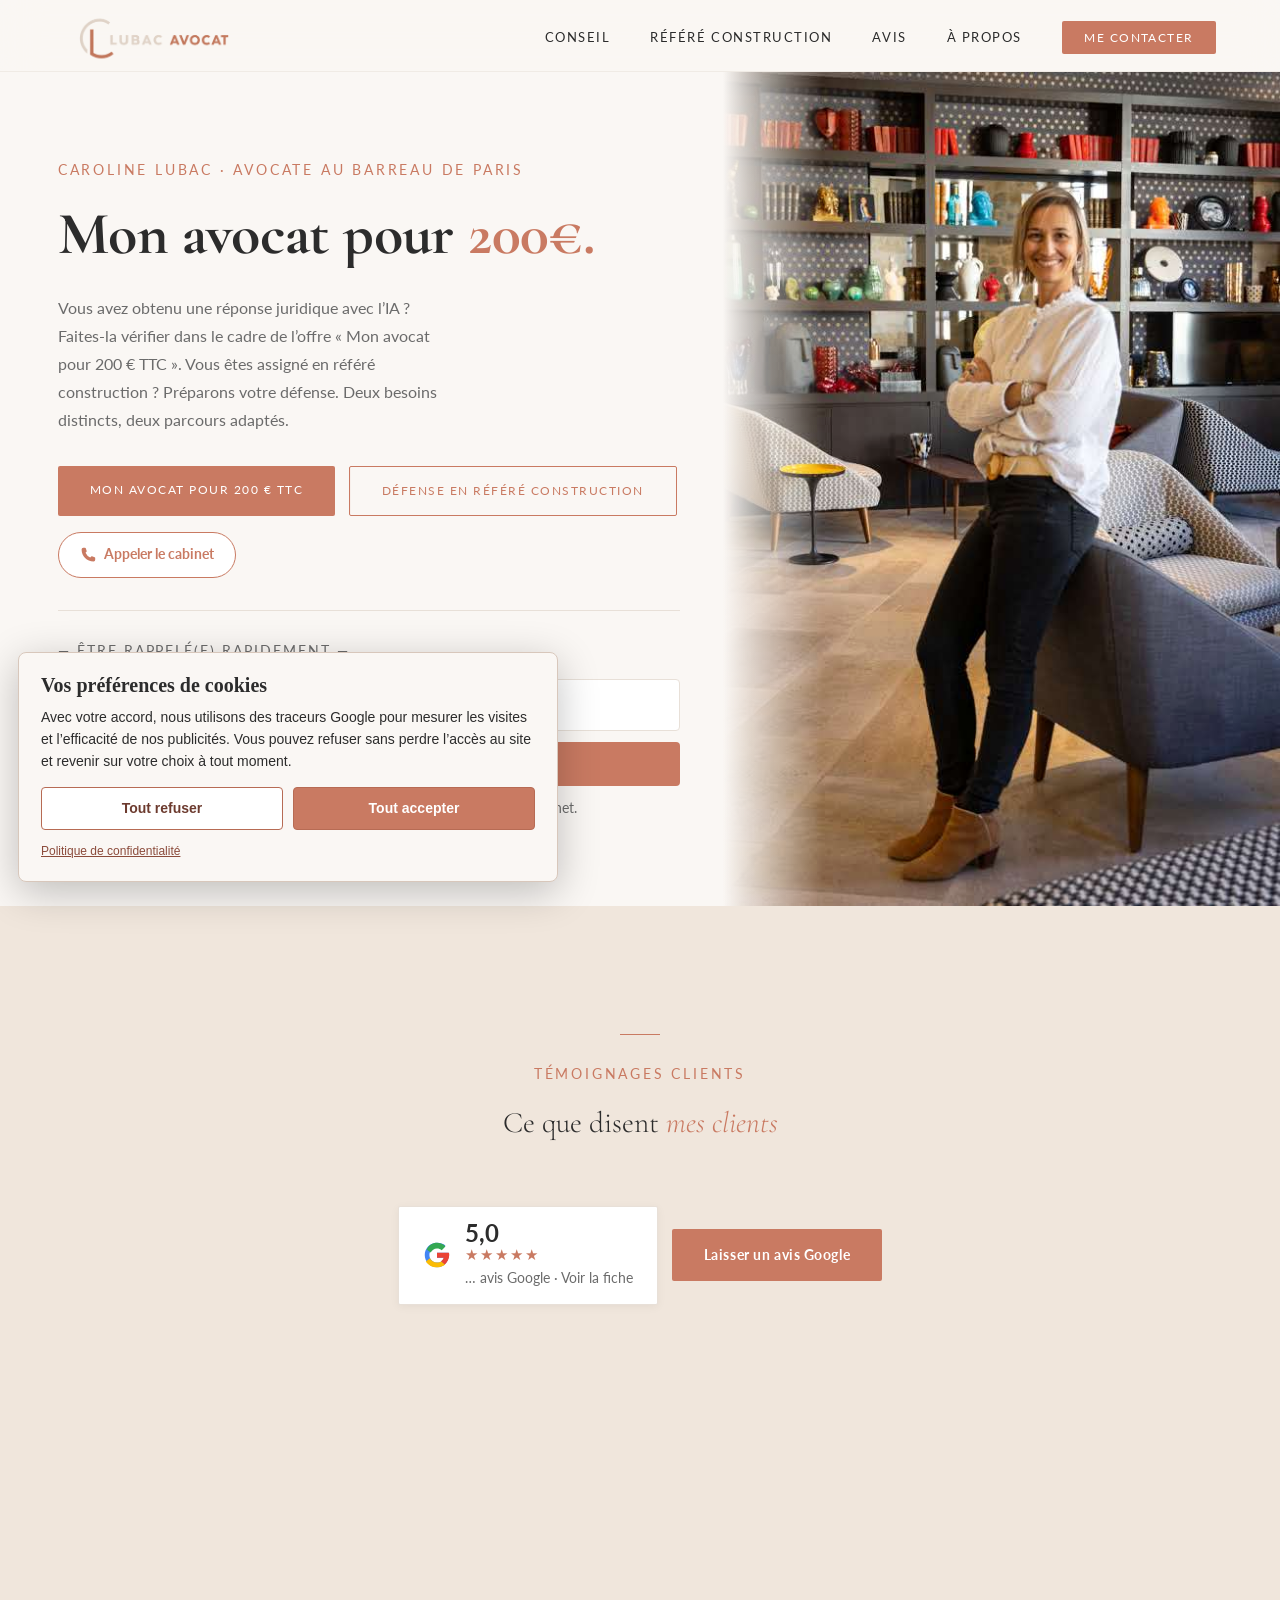
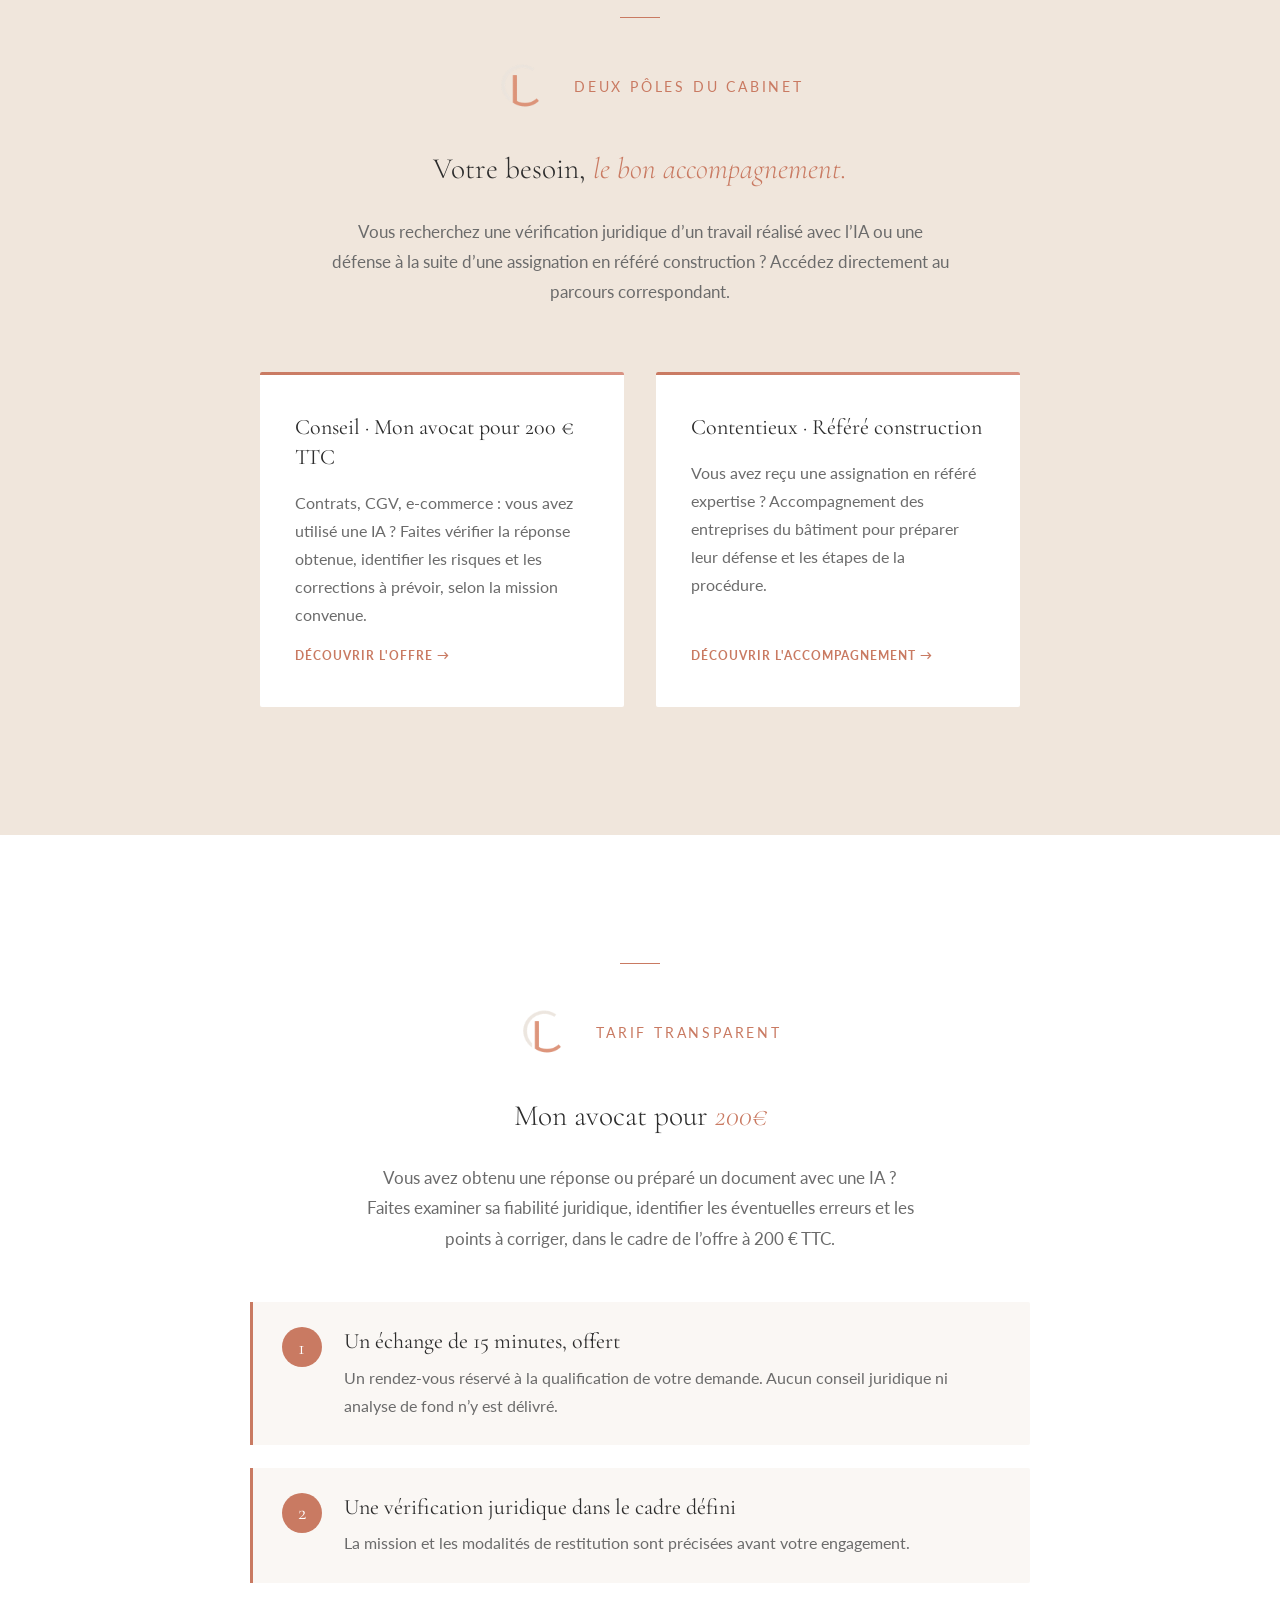
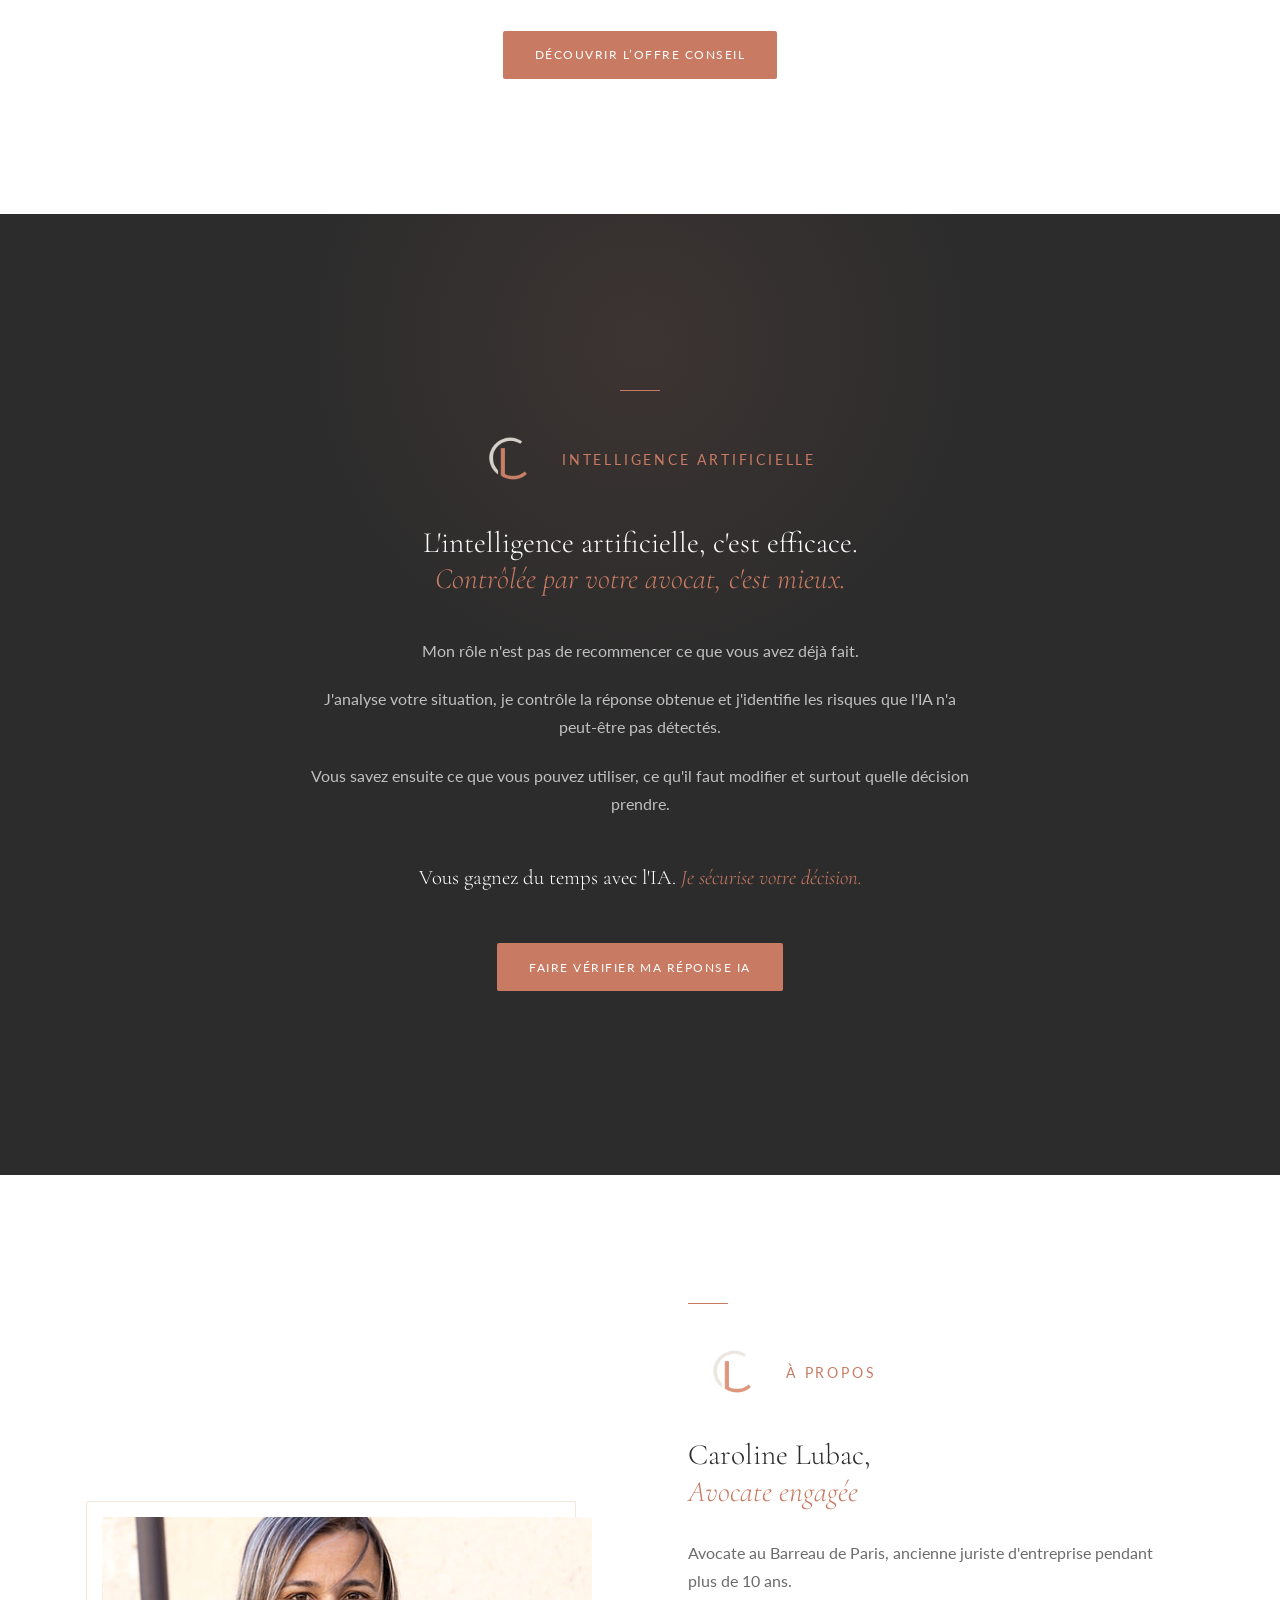
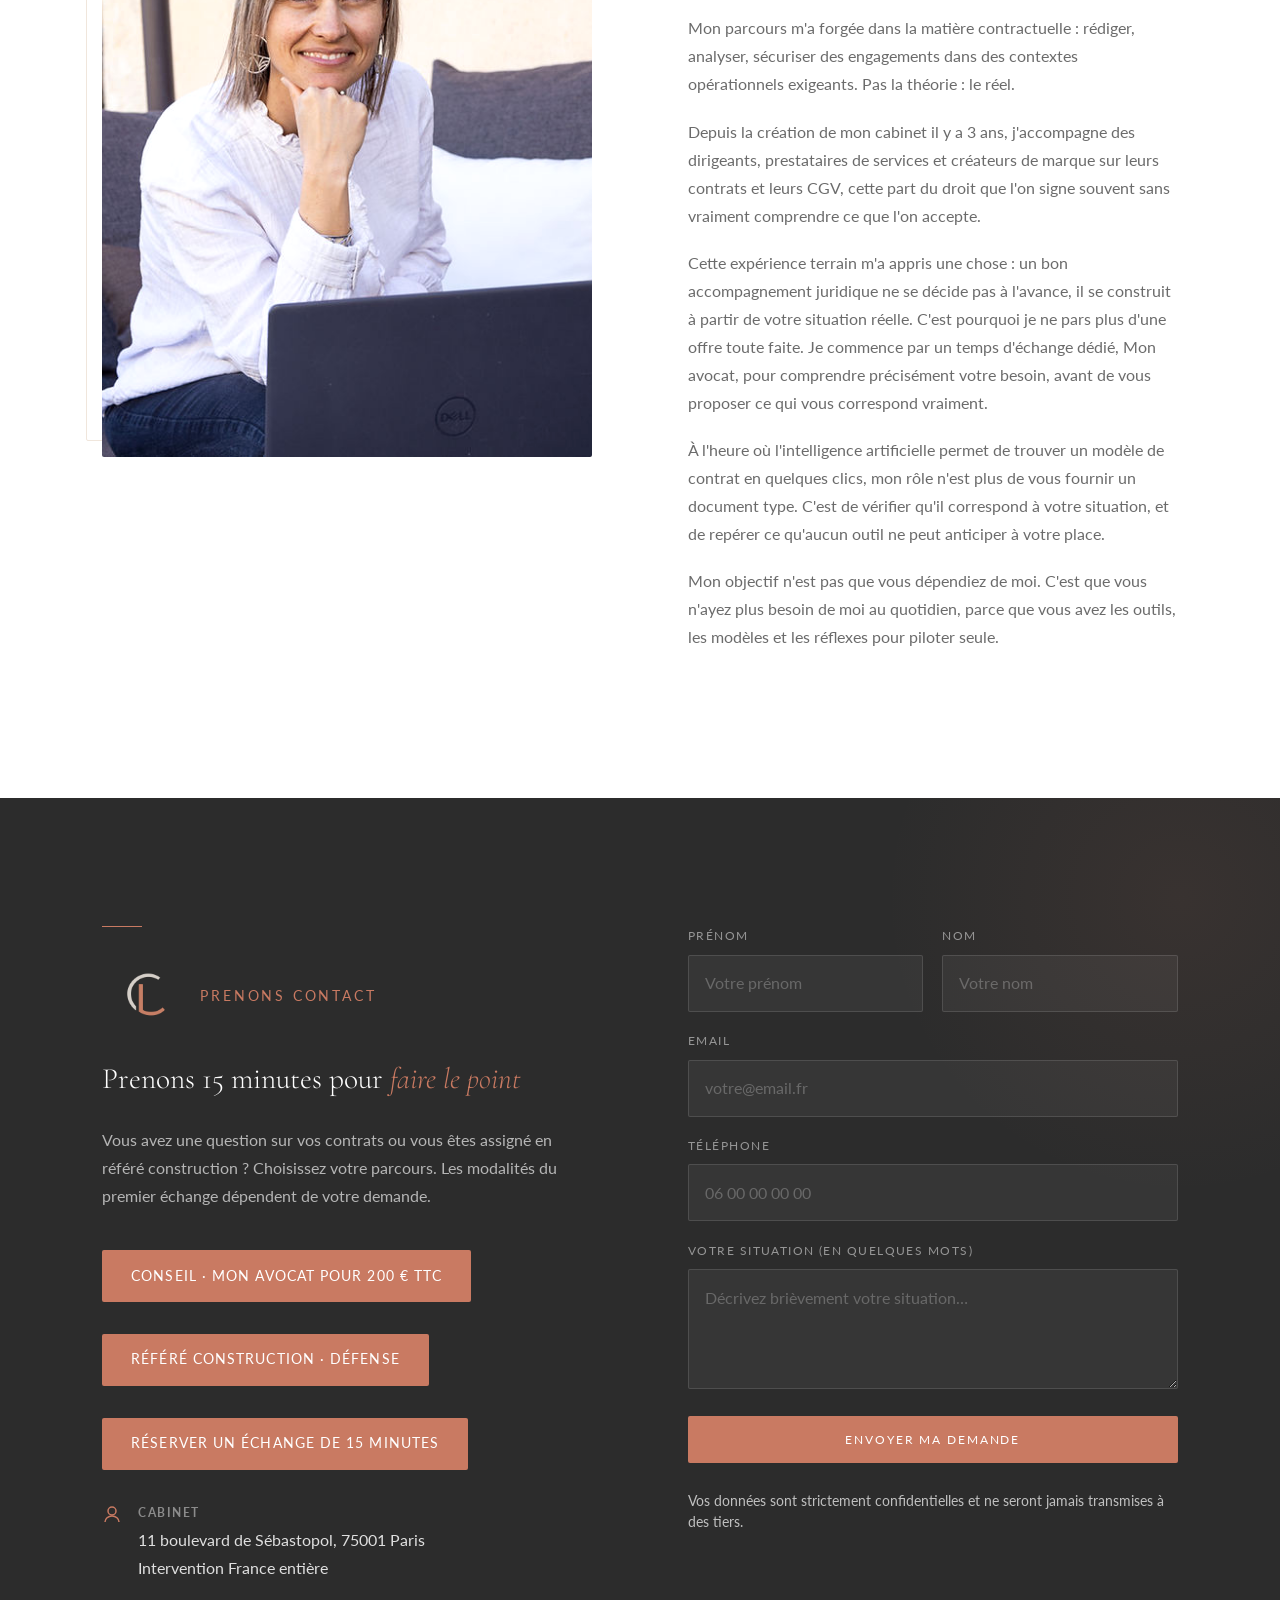
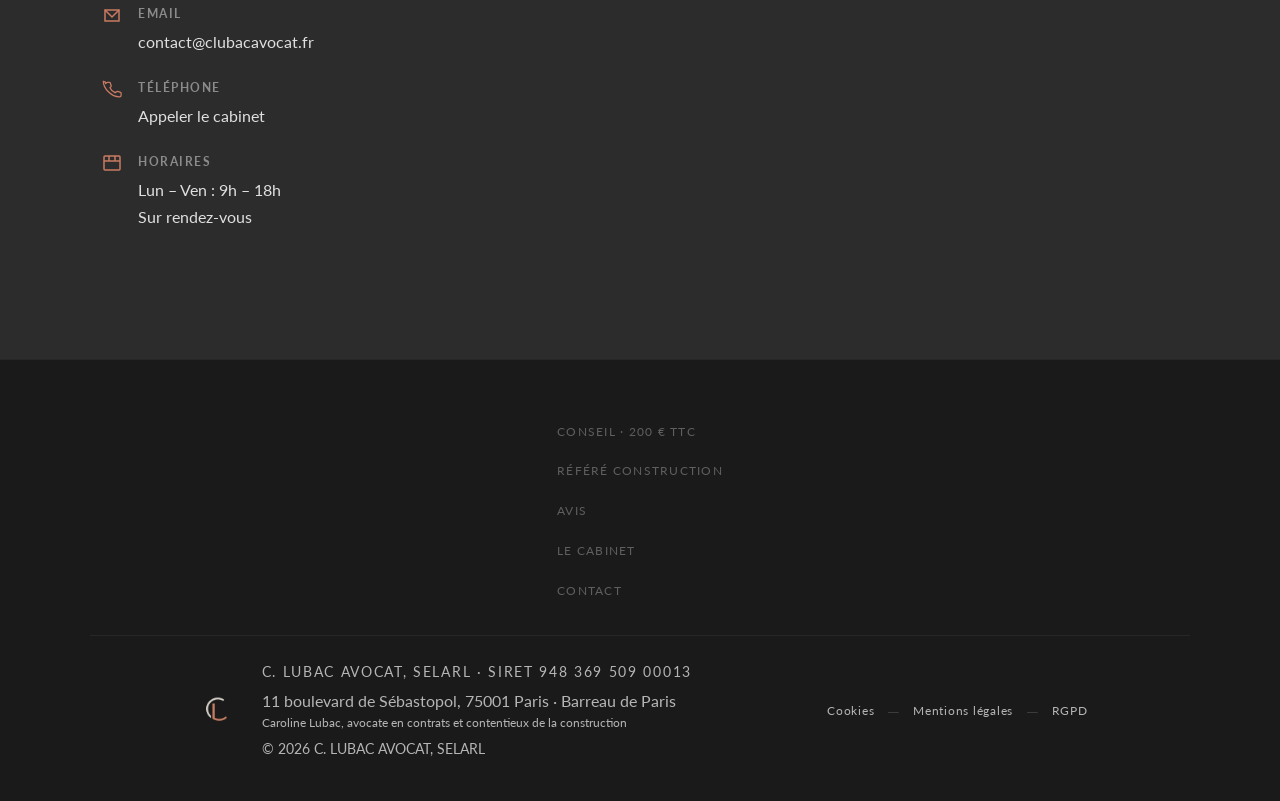
==== index.html @ fab9ec75 "Activer le Calendly commun 15 minutes sur les pages du cabinet" ====
<!DOCTYPE html>
<html lang="fr">
<head>

  <meta charset="UTF-8" />
  <meta name="viewport" content="width=device-width, initial-scale=1.0" />
  <title>Caroline Lubac Avocate | Contrats et référé construction</title>
  <meta name="description" content="Caroline Lubac, avocate au Barreau de Paris : vérification juridique de réponses IA pour contrats et CGV avec Mon avocat pour 200 € TTC, et défense en référé expertise construction." />
  <meta property="og:type" content="website" />
  <meta property="og:url" content="https://lubacavocat.fr/" />
  <meta property="og:title" content="Caroline Lubac Avocate | Conseil et référé construction" />
  <meta property="og:description" content="Deux parcours : vérification juridique des réponses IA pour contrats et CGV, et défense en référé construction." />
  <meta property="og:image" content="https://lubacavocat.fr/caroline-lubac-avocat.jpg" />
  <meta name="twitter:card" content="summary_large_image" />
  <meta name="twitter:title" content="Caroline Lubac Avocate | Conseil et référé construction" />
  <meta name="twitter:description" content="Deux parcours : vérification juridique des réponses IA pour contrats et CGV, et défense en référé construction." />
  <link rel="canonical" href="https://lubacavocat.fr/" />
  <link rel="icon" type="image/svg+xml" href="favicon.svg" />
  <link rel="icon" type="image/png" href="favicon.png" />
  <link rel="preconnect" href="https://fonts.googleapis.com" />
  <link rel="preconnect" href="https://fonts.gstatic.com" crossorigin />
  <link href="https://fonts.googleapis.com/css2?family=Cormorant+Garamond:ital,wght@0,300;0,400;0,500;0,600;0,700;1,300;1,400&family=Lato:wght@300;400;700&display=swap" rel="stylesheet" />
  <script type="application/ld+json">
  {
    "@context": "https://schema.org",
    "@type": "Attorney",
    "name": "Caroline Lubac",
    "alternateName": "C. Lubac Avocat",
    "image": "https://lubacavocat.fr/caroline-lubac-avocat.jpg",
    "url": "https://lubacavocat.fr/",
    "telephone": "+33663561541",
    "email": "contact@clubacavocat.fr",
    "priceRange": "200€ - 7000€",
    "address": {
      "@type": "PostalAddress",
      "streetAddress": "11 boulevard de Sébastopol",
      "postalCode": "75001",
      "addressLocality": "Paris",
      "addressCountry": "FR"
    },
    "areaServed": "FR",
    "description": "Maître Caroline Lubac, avocate au Barreau de Paris, accompagne les fondatrices de marques de produits (bijoux, accessoires, textile, déco, objets) sur leurs contrats, CGV et la protection de leurs créations.",
    "memberOf": {
      "@type": "Organization",
      "name": "Barreau de Paris"
    }
  }
  </script>
  <style>
    :root {
      --terracotta: #C97A62;
      --terracotta-light: #D99282;
      --beige: #F0E6DC;
      --cream: #FAF7F4;
      --charcoal: #2C2C2C;
      --mid-gray: #6B6B6B;
      --light-gray: #E8E0D8;
      --white: #FFFFFF;
      --font-serif: 'Cormorant Garamond', Georgia, serif;
      --font-sans: 'Lato', sans-serif;
      --nav-h: 72px;
    }

    *, *::before, *::after { box-sizing: border-box; margin: 0; padding: 0; }
    html { scroll-behavior: smooth; font-size: 16px; overflow-x: hidden; }
    body { font-family: var(--font-sans); color: var(--charcoal); background: var(--cream); line-height: 1.7; overflow-x: hidden; text-align: justify; }
    img { display: block; max-width: 100%; }
    a { text-decoration: none; color: inherit; }

    /* ── NAVBAR ── */
    #navbar {
      position: fixed; top: 0; left: 0; right: 0; height: var(--nav-h);
      background: rgba(250,247,244,0.85);
      backdrop-filter: blur(20px) saturate(180%);
      -webkit-backdrop-filter: blur(20px) saturate(180%);
      border-bottom: 1px solid rgba(232,224,216,0.5);
      display: flex; align-items: center; justify-content: space-between;
      padding: 0 5%; z-index: 1000;
      transition: transform 0.4s cubic-bezier(0.25, 0.46, 0.45, 0.94), box-shadow 0.3s ease, background 0.3s ease;
    }
    #navbar.hidden { transform: translateY(-100%); }
    #navbar.scrolled { box-shadow: 0 2px 40px rgba(0,0,0,0.06); }
    .nav-logo img { height: 56px; width: auto; transition: opacity 0.2s; }
    .nav-logo:hover img { opacity: 0.7; }
    .nav-links { display: flex; gap: 2.5rem; list-style: none; }
    .nav-links a {
      font-size: 0.8rem; font-weight: 400; letter-spacing: 0.12em; text-transform: uppercase;
      color: var(--charcoal); transition: color 0.2s; position: relative;
    }
    .nav-links a::after {
      content: ''; position: absolute; bottom: -4px; left: 0; width: 0; height: 1px;
      background: var(--terracotta); transition: width 0.3s cubic-bezier(0.25, 0.46, 0.45, 0.94);
    }
    .nav-links a:hover { color: var(--terracotta); }
    .nav-links a:hover::after { width: 100%; }
    .nav-cta {
      background: var(--terracotta); color: var(--white) !important;
      padding: 0.55rem 1.4rem; border-radius: 2px; font-size: 0.75rem !important;
      letter-spacing: 0.12em; transition: background 0.2s, transform 0.2s, box-shadow 0.2s !important;
    }
    .nav-cta::after { display: none !important; }
    .nav-cta:hover { background: var(--terracotta-light) !important; transform: translateY(-1px); box-shadow: 0 4px 16px rgba(201,122,98,0.35) !important; }
    .nav-toggle { display: none; flex-direction: column; gap: 6px; background: none; border: none; padding: 8px; cursor: pointer; }
    .nav-toggle span { display: block; width: 28px; height: 2.5px; background: var(--terracotta); border-radius: 2px; transition: all 0.3s cubic-bezier(0.25, 0.46, 0.45, 0.94); }
    .nav-toggle.open span:nth-child(1) { transform: translateY(8.5px) rotate(45deg); }
    .nav-toggle.open span:nth-child(2) { opacity: 0; transform: scaleX(0); }
    .nav-toggle.open span:nth-child(3) { transform: translateY(-8.5px) rotate(-45deg); }
    @media (max-width: 768px) {
      .nav-links { display: none; flex-direction: column; gap: 0; position: fixed; top: var(--nav-h); left: 0; right: 0; background: rgba(250,247,244,0.97); backdrop-filter: blur(20px); border-bottom: 1px solid var(--light-gray); padding: 1rem 0; z-index: 999; }
      .nav-links.open { display: flex; }
      .nav-links li { border-bottom: 1px solid var(--beige); }
      .nav-links a { display: block; padding: 0.9rem 5%; font-size: 0.85rem; }
      .nav-cta { margin: 0.5rem 5%; display: inline-block; }
      .nav-toggle { display: flex; }
    }

    /* ── HERO ── */
    #accueil {
      min-height: 100vh; padding-top: var(--nav-h);
      display: grid; grid-template-columns: 1.3fr 1fr; overflow: hidden;
    }
    .hero-text {
      display: flex; flex-direction: column; justify-content: center;
      padding: 5% 6% 5% 8%; background: var(--cream);
    }
    .hero-overline {
      font-size: 0.68rem; font-weight: 400; letter-spacing: 0.2em; text-transform: uppercase;
      color: var(--terracotta); margin-bottom: 1.2rem;
      opacity: 0; transform: translateY(20px);
      animation: fadeUp 0.8s cubic-bezier(0.25, 0.46, 0.45, 0.94) 0.3s forwards;
    }
    .hero-title {
      font-family: var(--font-serif); font-size: clamp(3rem, 8.5vw, 7.5rem);
      font-weight: 700; line-height: 1.02; color: var(--charcoal); margin-bottom: 1.6rem;
      overflow: hidden; letter-spacing: -0.01em;
    }
    .hero-title .word {
      display: inline-block;
      margin-right: 0.24em;
      opacity: 0; transform: translateY(60px);
      animation: wordUp 0.7s cubic-bezier(0.25, 0.46, 0.45, 0.94) forwards;
    }
    .hero-title em { font-style: normal; font-weight: 700; color: var(--terracotta); white-space: nowrap; }
    .hero-desc {
      font-size: 0.9rem; font-weight: 300; color: var(--mid-gray);
      max-width: 400px; margin-bottom: 2rem; line-height: 1.7;
      opacity: 0; transform: translateY(20px);
      animation: fadeUp 0.8s cubic-bezier(0.25, 0.46, 0.45, 0.94) 0.9s forwards;
    }
    .hero-actions {
      display: flex; gap: 1rem; flex-wrap: wrap;
      opacity: 0; transform: translateY(20px);
      animation: fadeUp 0.8s cubic-bezier(0.25, 0.46, 0.45, 0.94) 1.1s forwards;
    }
    .hero-image { position: relative; overflow: hidden; }
    .hero-image img {
      width: 100%; height: 100%; object-fit: cover; object-position: 70% center;
      animation: heroImageReveal 1.4s cubic-bezier(0.25, 0.46, 0.45, 0.94) 0.2s both;
      filter: contrast(1.02);
    }
    .hero-image::after {
      content: ''; position: absolute; inset: 0;
      background: linear-gradient(to right, var(--cream) 0%, transparent 18%);
    }
    @keyframes heroImageReveal { from { opacity: 0; } to { opacity: 1; } }
    @keyframes fadeUp { to { opacity: 1; transform: translateY(0); } }
    @keyframes wordUp { to { opacity: 1; transform: translateY(0); } }

    @media (max-width: 768px) {
      #accueil { grid-template-columns: 1fr; grid-template-rows: 60vw auto; }
      .hero-text { padding: 2.5rem 6% 3rem; order: 1; }
      .hero-image { order: 0; }
      .hero-image img { object-position: center 15%; }
      .hero-image::after { background: linear-gradient(to top, var(--cream) 0%, transparent 25%); }
    }

    /* ── SCROLL REVEAL ── */
    .reveal {
      opacity: 0; transform: translateY(50px);
      transition: opacity 0.9s cubic-bezier(0.25, 0.46, 0.45, 0.94),
                  transform 0.9s cubic-bezier(0.25, 0.46, 0.45, 0.94);
    }
    .reveal.visible { opacity: 1; transform: translateY(0); }
    .reveal-left {
      opacity: 0; transform: translateX(-60px);
      transition: opacity 0.9s cubic-bezier(0.25, 0.46, 0.45, 0.94),
                  transform 0.9s cubic-bezier(0.25, 0.46, 0.45, 0.94);
    }
    .reveal-left.visible { opacity: 1; transform: translateX(0); }
    .reveal-right {
      opacity: 0; transform: translateX(60px);
      transition: opacity 0.9s cubic-bezier(0.25, 0.46, 0.45, 0.94),
                  transform 0.9s cubic-bezier(0.25, 0.46, 0.45, 0.94);
    }
    .reveal-right.visible { opacity: 1; transform: translateX(0); }
    .reveal-scale {
      opacity: 0; transform: scale(0.92);
      transition: opacity 1s cubic-bezier(0.25, 0.46, 0.45, 0.94),
                  transform 1s cubic-bezier(0.25, 0.46, 0.45, 0.94);
    }
    .reveal-scale.visible { opacity: 1; transform: scale(1); }
    .delay-1 { transition-delay: 0.1s !important; }
    .delay-2 { transition-delay: 0.2s !important; }
    .delay-3 { transition-delay: 0.3s !important; }
    .delay-4 { transition-delay: 0.4s !important; }
    .delay-5 { transition-delay: 0.5s !important; }

    /* ── BUTTONS ── */
    .btn-primary {
      display: inline-block; background: var(--terracotta); color: var(--white);
      padding: 0.85rem 2rem; font-size: 0.78rem; letter-spacing: 0.12em; text-transform: uppercase;
      border-radius: 2px; position: relative; overflow: hidden;
      transition: background 0.3s, transform 0.3s cubic-bezier(0.25, 0.46, 0.45, 0.94), box-shadow 0.3s;
    }
    .btn-primary::before {
      content: ''; position: absolute; inset: 0;
      background: linear-gradient(135deg, rgba(255,255,255,0.15) 0%, transparent 60%);
      opacity: 0; transition: opacity 0.3s;
    }
    .btn-primary:hover { background: var(--terracotta-light); transform: translateY(-2px); box-shadow: 0 8px 24px rgba(201,122,98,0.4); }
    .btn-primary:hover::before { opacity: 1; }
    .btn-primary:active { transform: translateY(0); }
    .btn-outline {
      display: inline-block; border: 1px solid var(--terracotta); color: var(--terracotta);
      padding: 0.85rem 2rem; font-size: 0.78rem; letter-spacing: 0.12em; text-transform: uppercase;
      border-radius: 2px; position: relative; overflow: hidden;
      transition: all 0.3s cubic-bezier(0.25, 0.46, 0.45, 0.94);
    }
    .btn-outline::before {
      content: ''; position: absolute; inset: 0; background: var(--terracotta);
      transform: translateX(-100%); transition: transform 0.3s cubic-bezier(0.25, 0.46, 0.45, 0.94);
      z-index: 0;
    }
    .btn-outline span { position: relative; z-index: 1; }
    .btn-outline:hover { color: var(--white); transform: translateY(-2px); box-shadow: 0 8px 24px rgba(201,122,98,0.25); }
    .btn-outline:hover::before { transform: translateX(0); }

    /* ── À PROPOS ── */
    #apropos { background: var(--white); padding: 8rem 8%; }
    .apropos-inner { max-width: 1100px; margin: 0 auto; display: grid; grid-template-columns: 1fr 1fr; gap: 6rem; align-items: center; }
    .apropos-image-wrap { position: relative; }
    .apropos-image-wrap img {
      width: 100%; height: 540px; object-fit: cover; object-position: top; border-radius: 2px;
      transition: transform 0.6s cubic-bezier(0.25, 0.46, 0.45, 0.94);
      image-rendering: -webkit-optimize-contrast;
      image-rendering: high-quality;
      filter: contrast(1.04);
    }
    .apropos-image-wrap:hover img { transform: scale(1.02); }
    .apropos-image-wrap::before {
      content: ''; position: absolute; top: -16px; left: -16px; right: 16px; bottom: 16px;
      border: 1px solid var(--beige); border-radius: 2px; z-index: 0;
      transition: transform 0.4s cubic-bezier(0.25, 0.46, 0.45, 0.94);
    }
    .apropos-image-wrap:hover::before { transform: translate(-4px, -4px); }
    .apropos-image-wrap img { position: relative; z-index: 1; overflow: hidden; }
    .section-tag {
      display: inline-flex; align-items: center; gap: 0.5rem;
      font-size: 0.72rem; font-weight: 400; letter-spacing: 0.2em;
      text-transform: uppercase; color: var(--terracotta); margin-bottom: 1.2rem;
    }
    .brand-mark { height: 90px; width: auto; opacity: 0.9; }
    .section-title {
      font-family: var(--font-serif); font-size: clamp(2rem, 3vw, 2.8rem);
      font-weight: 300; line-height: 1.2; color: var(--charcoal); margin-bottom: 1.8rem;
    }
    .section-title em { font-style: italic; color: var(--terracotta); }
    .apropos-text p { font-size: 0.97rem; color: var(--mid-gray); line-height: 1.85; margin-bottom: 1.2rem; }
    .apropos-stats { display: flex; gap: 2.5rem; margin-top: 2.5rem; padding-top: 2rem; border-top: 1px solid var(--light-gray); }
    .stat-number {
      font-family: var(--font-serif); font-size: 2.4rem; font-weight: 300;
      color: var(--terracotta); line-height: 1;
    }
    .stat-label { font-size: 0.75rem; letter-spacing: 0.1em; text-transform: uppercase; color: var(--mid-gray); margin-top: 0.3rem; }
    @media (max-width: 900px) {
      #apropos { padding: 5rem 6%; }
      .apropos-inner { grid-template-columns: 1fr; gap: 3rem; }
      .apropos-image-wrap img { height: 380px; }
    }

    /* ── SPÉCIALITÉS ── */
    #specialites { background: var(--beige); padding: 8rem 8%; }
    .specialites-inner { max-width: 1100px; margin: 0 auto; }
    .specialites-header { text-align: center; margin-bottom: 4rem; }
    .specialites-header .section-line { margin: 0 auto 1.5rem; transform-origin: center; }
    .specialites-intro { font-size: 1.05rem; color: var(--mid-gray); line-height: 1.8; max-width: 620px; margin: 0 auto; }
    .specialites-grid { display: grid; grid-template-columns: repeat(2, 1fr); gap: 2rem; max-width: 760px; margin: 0 auto; }
    .specialite-card {
      background: var(--white); padding: 2.6rem 2.2rem; border-radius: 2px;
      display: flex; flex-direction: column; gap: 1rem; position: relative; overflow: hidden;
      transition: transform 0.4s cubic-bezier(0.25, 0.46, 0.45, 0.94), box-shadow 0.4s;
    }
    .specialite-card::before {
      content: ''; position: absolute; top: 0; left: 0; right: 0; height: 3px;
      background: linear-gradient(90deg, var(--terracotta), var(--terracotta-light));
    }
    .specialite-card:hover { transform: translateY(-6px); box-shadow: 0 16px 40px rgba(0,0,0,0.09); }
    .specialite-card-title {
      font-family: var(--font-serif); font-size: 1.3rem; font-weight: 400;
      color: var(--charcoal); line-height: 1.3;
    }
    .specialite-card-desc { font-size: 0.92rem; color: var(--mid-gray); line-height: 1.75; flex: 1; }
    .specialite-card-link {
      font-size: 0.78rem; font-weight: 700; letter-spacing: 0.08em; text-transform: uppercase;
      color: var(--terracotta); display: inline-flex; align-items: center; gap: 0.4rem;
      transition: gap 0.25s;
    }
    .specialite-card:hover .specialite-card-link { gap: 0.7rem; }
    @media (max-width: 900px) {
      #specialites { padding: 5rem 6%; }
      .specialites-grid { grid-template-columns: 1fr; gap: 1.5rem; }
    }

    /* ── OFFRE ── */
    #offre { background: var(--white); padding: 8rem 8%; text-align: center; }
    #offre .section-title em { white-space: nowrap; }
    .offre-inner { max-width: 780px; margin: 0 auto; }
    .offre-intro { font-size: 1.05rem; color: var(--mid-gray); line-height: 1.8; max-width: 560px; margin: 0 auto; }
    .offre-steps { display: flex; flex-direction: column; gap: 1.4rem; margin: 3rem 0; text-align: left; }
    .offre-step {
      display: flex; gap: 1.4rem; align-items: flex-start;
      padding: 1.6rem 1.8rem; background: var(--cream);
      border-left: 3px solid var(--terracotta); border-radius: 0 2px 2px 0;
      transition: transform 0.3s cubic-bezier(0.25, 0.46, 0.45, 0.94), box-shadow 0.3s;
    }
    .offre-step:hover { transform: translateX(6px); box-shadow: 4px 8px 24px rgba(0,0,0,0.07); }
    .offre-step-number {
      flex-shrink: 0; width: 40px; height: 40px; border-radius: 50%;
      background: var(--terracotta); color: var(--white);
      display: flex; align-items: center; justify-content: center;
      font-family: var(--font-serif); font-size: 1.3rem;
    }
    .offre-step h3 { font-family: var(--font-serif); font-size: 1.2rem; font-weight: 400; color: var(--charcoal); margin-bottom: 0.4rem; }
    .offre-step p { font-size: 0.92rem; color: var(--mid-gray); line-height: 1.7; margin: 0; }
    .offre-step p + p { margin-top: 0.6rem; }
    @media (max-width: 768px) { #offre { padding: 5rem 6%; } }

    /* ── IA ── */
    #ia {
      background: var(--charcoal); padding: 11rem 8%; text-align: center;
      position: relative; overflow: hidden;
    }
    #ia::before {
      content: ''; position: absolute; top: -220px; left: 50%; transform: translateX(-50%);
      width: 700px; height: 700px;
      background: radial-gradient(circle, rgba(201,122,98,0.10) 0%, transparent 70%);
      pointer-events: none;
    }
    .ia-inner { max-width: 700px; margin: 0 auto; position: relative; }
    .ia-inner .section-tag { justify-content: center; }
    .ia-inner .section-title {
      color: var(--white); font-size: clamp(2.2rem, 4vw, 3.2rem);
      margin-bottom: 2.4rem;
    }
    .ia-inner .section-title em { color: var(--terracotta); font-style: italic; }
    .ia-text { font-size: 1.05rem; color: rgba(255,255,255,0.7); line-height: 1.85; margin-bottom: 1.3rem; }
    .ia-text strong { color: var(--white); font-weight: 600; }
    .ia-tagline {
      font-family: var(--font-serif); font-size: 1.3rem; font-weight: 300;
      color: var(--white); margin: 2.6rem 0 3rem;
    }
    .ia-tagline em { color: var(--terracotta); font-style: italic; }
    @media (max-width: 768px) {
      #ia { padding: 6rem 6%; }
      .ia-tagline { font-size: 1.15rem; }
    }

    /* ── POPUP DE SORTIE / INACTIVITÉ ── */
    .exit-popup-overlay {
      position: fixed; inset: 0; z-index: 1200;
      background: rgba(44,44,44,0.55); backdrop-filter: blur(2px);
      display: none; align-items: center; justify-content: center; padding: 1.5rem;
      opacity: 0; transition: opacity 0.3s ease;
    }
    .exit-popup-overlay.open { display: flex; }
    .exit-popup-overlay.visible { opacity: 1; }
    .exit-popup {
      background: var(--cream); border-radius: 4px; max-width: 440px; width: 100%;
      padding: 2.6rem 2.2rem 2.2rem; position: relative; text-align: center;
      transform: scale(0.92) translateY(10px); transition: transform 0.3s cubic-bezier(0.25, 0.46, 0.45, 0.94);
      box-shadow: 0 30px 80px rgba(0,0,0,0.3);
    }
    .exit-popup-overlay.visible .exit-popup { transform: scale(1) translateY(0); }
    .exit-popup-close {
      position: absolute; top: 0.9rem; right: 0.9rem; width: 32px; height: 32px;
      border: none; background: none; color: var(--mid-gray); cursor: pointer;
      display: flex; align-items: center; justify-content: center; border-radius: 50%;
      transition: background 0.2s, color 0.2s;
    }
    .exit-popup-close:hover { background: var(--beige); color: var(--charcoal); }
    .exit-popup-close svg { width: 16px; height: 16px; }
    .exit-popup .section-tag { justify-content: center; margin-bottom: 0.8rem; }
    .exit-popup h3 {
      font-family: var(--font-serif); font-size: 1.7rem; font-weight: 700; color: var(--charcoal);
      line-height: 1.2; margin-bottom: 0.8rem;
    }
    .exit-popup h3 em { font-style: normal; color: var(--terracotta); white-space: nowrap; }
    .exit-popup p { font-size: 0.92rem; color: var(--mid-gray); line-height: 1.7; margin-bottom: 1.6rem; }
    .exit-popup .btn-primary { width: 100%; }
    .exit-popup-secondary {
      display: block; margin: 0.9rem auto 0; font-size: 0.78rem; color: var(--mid-gray);
      text-decoration: underline; background: none; border: none; padding: 0.3rem; cursor: pointer;
      font-family: var(--font-sans); transition: color 0.2s;
    }
    .exit-popup-secondary:hover { color: var(--charcoal); }

    /* ── CONTACT ── */
    #contact {
      background: var(--charcoal); padding: 8rem 8%; color: var(--white);
      position: relative; overflow: hidden;
    }
    #contact::before {
      content: ''; position: absolute; top: -200px; right: -200px;
      width: 600px; height: 600px;
      background: radial-gradient(circle, rgba(201,122,98,0.08) 0%, transparent 70%);
      pointer-events: none;
    }
    .contact-inner { max-width: 1100px; margin: 0 auto; display: grid; grid-template-columns: 1fr 1fr; gap: 6rem; align-items: start; position: relative; }
    .contact-info .section-tag { color: var(--terracotta); }
    .contact-info .section-title { color: var(--white); }
    .contact-info .section-title em { color: var(--terracotta); }
    .contact-info p { font-size: 0.97rem; color: rgba(255,255,255,0.65); line-height: 1.85; margin-bottom: 2.5rem; }
    .contact-details { display: flex; flex-direction: column; gap: 1.4rem; }
    .contact-detail { display: flex; gap: 1rem; align-items: flex-start; transition: transform 0.3s; }
    .contact-detail:hover { transform: translateX(6px); }
    .contact-detail-icon { flex-shrink: 0; width: 20px; height: 20px; color: var(--terracotta); margin-top: 2px; }
    .contact-detail-text strong { display: block; font-size: 0.78rem; letter-spacing: 0.12em; text-transform: uppercase; color: rgba(255,255,255,0.45); margin-bottom: 0.2rem; }
    .contact-detail-text span { font-size: 0.97rem; color: rgba(255,255,255,0.85); }
    .contact-detail-text a { color: rgba(255,255,255,0.85); transition: color 0.2s; }
    .contact-detail-text a:hover { color: var(--terracotta); }
    .btn-calendly { display: inline-block; margin-bottom: 2rem; padding: 0.9rem 1.8rem; background: var(--terracotta); color: #fff; font-size: 0.85rem; font-family: var(--font-sans); letter-spacing: 0.08em; text-transform: uppercase; text-decoration: none; border-radius: 2px; transition: background 0.25s, transform 0.2s, box-shadow 0.25s; }
    .btn-calendly:hover { background: #b8604a; transform: translateY(-2px); box-shadow: 0 8px 24px rgba(201,122,98,0.35); text-decoration: none; }
    .contact-form { display: flex; flex-direction: column; gap: 1.2rem; }
    .form-row { display: grid; grid-template-columns: 1fr 1fr; gap: 1.2rem; }
    .form-field { display: flex; flex-direction: column; gap: 0.5rem; }
    .form-field label { font-size: 0.75rem; letter-spacing: 0.12em; text-transform: uppercase; color: rgba(255,255,255,0.5); transition: color 0.2s; }
    .form-field:focus-within label { color: var(--terracotta); }
    .form-field input, .form-field select, .form-field textarea {
      background: rgba(255,255,255,0.05); border: 1px solid rgba(255,255,255,0.12);
      border-radius: 2px; color: var(--white); font-family: var(--font-sans); font-size: 0.95rem;
      padding: 0.85rem 1rem; outline: none; width: 100%;
      transition: border-color 0.3s, background 0.3s, box-shadow 0.3s;
    }
    .form-field input::placeholder, .form-field textarea::placeholder { color: rgba(255,255,255,0.25); }
    .form-field input:focus, .form-field select:focus, .form-field textarea:focus {
      border-color: var(--terracotta); background: rgba(255,255,255,0.08);
      box-shadow: 0 0 0 3px rgba(201,122,98,0.15);
    }
    .form-field select option { background: var(--charcoal); }
    .form-field textarea { resize: vertical; min-height: 120px; }
    .form-submit { margin-top: 0.5rem; }
    .form-submit button {
      width: 100%; background: var(--terracotta); color: var(--white); border: none;
      padding: 1rem 2rem; font-family: var(--font-sans); font-size: 0.78rem;
      letter-spacing: 0.15em; text-transform: uppercase; border-radius: 2px;
      position: relative; overflow: hidden;
      transition: background 0.3s, transform 0.3s, box-shadow 0.3s;
    }
    .form-submit button::after {
      content: ''; position: absolute; inset: 0;
      background: linear-gradient(135deg, rgba(255,255,255,0.12) 0%, transparent 60%);
      opacity: 0; transition: opacity 0.3s;
    }
    .form-submit button:hover { background: var(--terracotta-light); transform: translateY(-2px); box-shadow: 0 8px 24px rgba(201,122,98,0.4); }
    .form-submit button:hover::after { opacity: 1; }
    .form-notice { font-size: 0.78rem; color: rgba(255,255,255,0.3); line-height: 1.5; margin-top: 0.5rem; }
    @media (max-width: 900px) { #contact { padding: 5rem 6%; } .contact-inner { grid-template-columns: 1fr; gap: 3.5rem; } .form-row { grid-template-columns: 1fr; } }

    /* ── FOOTER ── */
    footer { background: #1a1a1a; border-top: 1px solid rgba(255,255,255,0.06); }
    .footer-inner {
      max-width: 1100px; margin: 0 auto;
      padding: 3.5rem 8% 2rem;
      display: flex; justify-content: center;
    }
    .footer-nav-block ul { list-style: none; display: flex; flex-direction: column; gap: 0.8rem; }
    .footer-nav-block a { font-size: 0.78rem; letter-spacing: 0.1em; text-transform: uppercase; color: rgba(255,255,255,0.3); transition: color 0.2s; }
    .footer-nav-block a:hover { color: var(--terracotta); }
    .footer-bottom {
      max-width: 1100px; margin: 0 auto;
      padding: 1.5rem 8% 2.5rem;
      display: flex; align-items: center; justify-content: space-between;
      border-top: 1px solid rgba(255,255,255,0.06);
    }
    .footer-brand-bottom { display: flex; align-items: center; gap: 1.2rem; }
    .footer-logo img { height: 50px; width: auto; opacity: 0.9; transition: opacity 0.3s; }
    .footer-logo:hover img { opacity: 0.7; }
    .footer-brand-text {}
    .footer-company { font-size: 0.72rem; letter-spacing: 0.12em; text-transform: uppercase; color: rgba(255,255,255,0.55); margin-bottom: 0.2rem; }
    .footer-tagline { font-size: 0.78rem; color: rgba(255,255,255,0.3); line-height: 1.5; }
    .footer-legal { display: flex; align-items: center; gap: 0.8rem; }
    .footer-legal a { font-size: 0.78rem; letter-spacing: 0.06em; color: rgba(255,255,255,0.3); transition: color 0.2s; }
    .footer-legal a:hover { color: var(--terracotta); }
    .footer-legal span { color: rgba(255,255,255,0.15); }
    .footer-copy { font-size: 0.72rem; color: rgba(255,255,255,0.15); margin-top: 0.3rem; }
    @media (max-width: 768px) {
      .footer-inner { padding: 3rem 6% 1.5rem; justify-content: center; }
      .footer-nav-block ul { align-items: center; }
      .footer-bottom { flex-direction: column; gap: 1.5rem; text-align: center; padding: 1.5rem 6% 8rem; }
      .footer-brand-bottom { flex-direction: column; gap: 0.8rem; text-align: center; }
      .footer-legal { padding-right: 0; }
    }

    /* ── FAQ ── */
    #faq { background: var(--white); padding: 8rem 8%; }
    .faq-inner { max-width: 860px; margin: 0 auto; }
    .faq-header { text-align: center; margin-bottom: 4rem; }
    .faq-list { display: flex; flex-direction: column; gap: 0; }
    .faq-item {
      border-bottom: 1px solid var(--light-gray);
      overflow: hidden;
    }
    .faq-item:first-child { border-top: 1px solid var(--light-gray); }
    .faq-block-title {
      font-size: 0.72rem; font-weight: 400; letter-spacing: 0.2em;
      text-transform: uppercase; color: var(--terracotta);
      padding: 3rem 0 1rem;
    }
    .faq-block-title:first-child { padding-top: 0; }
    .faq-block-title + .faq-item { border-top: 1px solid var(--light-gray); }
    .faq-question {
      width: 100%; display: flex; align-items: center; justify-content: space-between;
      gap: 1.5rem; padding: 1.6rem 0; background: none; border: none;
      text-align: left;
      font-family: var(--font-serif); font-size: 1.2rem; font-weight: 400;
      color: var(--charcoal); line-height: 1.3;
      transition: color 0.2s;
    }
    .faq-question:hover { color: var(--terracotta); }
    .faq-icon {
      flex-shrink: 0; width: 24px; height: 24px;
      border: 1px solid var(--light-gray); border-radius: 50%;
      display: flex; align-items: center; justify-content: center;
      transition: background 0.3s, border-color 0.3s, transform 0.4s cubic-bezier(0.25,0.46,0.45,0.94);
    }
    .faq-icon svg { width: 12px; height: 12px; color: var(--mid-gray); transition: color 0.3s; }
    .faq-item.open .faq-question { color: var(--terracotta); }
    .faq-item.open .faq-icon { background: var(--terracotta); border-color: var(--terracotta); transform: rotate(45deg); }
    .faq-item.open .faq-icon svg { color: var(--white); }
    .faq-answer {
      max-height: 0; overflow: hidden;
      transition: max-height 0.5s cubic-bezier(0.25,0.46,0.45,0.94), padding 0.3s;
    }
    .faq-answer-inner {
      padding: 0 0 1.6rem 0;
      font-size: 0.96rem; color: var(--mid-gray); line-height: 1.85;
    }
    .faq-answer-inner strong { color: var(--charcoal); font-weight: 400; }
    .faq-item.open .faq-answer { max-height: 800px; }
    .faq-question-heading { margin: 0; font-size: inherit; font-weight: inherit; }
    @media (max-width: 768px) {
      #faq { padding: 5rem 6%; }
      .faq-question { font-size: 1.05rem; }
    }

    /* ── AVIS ── */
    #avis { background: var(--beige); padding: 8rem 8%; }
    .avis-header { max-width: 1100px; margin: 0 auto 4rem; text-align: center; }
    .avis-grid { max-width: 1100px; margin: 0 auto; display: grid; grid-template-columns: repeat(3, 1fr); gap: 2rem; }
    .avis-card {
      background: var(--white); padding: 2.2rem 2rem; border-radius: 2px;
      display: flex; flex-direction: column; gap: 1.2rem; height: 100%;
      transition: transform 0.4s cubic-bezier(0.25, 0.46, 0.45, 0.94), box-shadow 0.4s;
      position: relative; cursor: pointer;
    }
    .avis-card:hover { transform: translateY(-6px); box-shadow: 0 16px 40px rgba(0,0,0,0.09); }
    .avis-card:focus-visible { outline: 2px solid var(--terracotta); outline-offset: 3px; }
    .avis-stars { display: flex; gap: 3px; }
    .avis-stars svg { width: 16px; height: 16px; fill: var(--terracotta); }
    .avis-quote {
      font-family: var(--font-serif); font-size: 1.08rem; font-weight: 300;
      color: var(--charcoal); line-height: 1.75; font-style: italic;
      flex: 1;
      display: -webkit-box; -webkit-box-orient: vertical; -webkit-line-clamp: 4; overflow: hidden;
    }
    .avis-quote.expanded { -webkit-line-clamp: unset; overflow: visible; }
    .avis-quote::before { content: '\201C'; color: var(--terracotta); font-size: 1.4rem; line-height: 0; vertical-align: -0.3em; margin-right: 2px; }
    .avis-quote::after  { content: '\201D'; color: var(--terracotta); font-size: 1.4rem; line-height: 0; vertical-align: -0.3em; margin-left: 2px; }
    .avis-more {
      display: none; align-self: flex-start; margin-top: -0.8rem;
      background: none; border: none; padding: 0; cursor: pointer;
      font-family: var(--font-sans); font-size: 0.8rem; font-weight: 600;
      letter-spacing: 0.04em; color: var(--terracotta); text-decoration: underline;
    }
    .avis-author { display: flex; flex-direction: column; gap: 0.15rem; padding-top: 1rem; border-top: 1px solid var(--light-gray); }
    .avis-author strong { font-size: 0.85rem; font-weight: 700; color: var(--charcoal); letter-spacing: 0.04em; }
    .avis-author span { font-size: 0.78rem; color: var(--mid-gray); letter-spacing: 0.06em; text-transform: uppercase; }
    .avis-source { position: absolute; top: 1.4rem; right: 1.6rem; font-size: 0.7rem; letter-spacing: 0.1em; text-transform: uppercase; color: var(--terracotta); opacity: 0.7; }
    @media (max-width: 900px) { #avis { padding: 5rem 6%; } .avis-grid { grid-template-columns: 1fr; } }
    @media (max-width: 600px) { .avis-quote { font-size: 0.93rem; line-height: 1.7; } }
    @media (min-width: 901px) and (max-width: 1100px) { .avis-grid { grid-template-columns: repeat(2, 1fr); } }

    /* ── GOOGLE BADGE BAR ── */
    .google-badge-bar { display: flex; flex-wrap: wrap; gap: 14px; justify-content: center; align-items: center; max-width: 1100px; margin: 0 auto 3.5rem; }
    .google-badge {
      display: inline-flex; align-items: center; gap: 14px;
      background: var(--white); color: var(--charcoal);
      border: 1.5px solid var(--light-gray); padding: 14px 24px;
      border-radius: 2px; text-decoration: none;
      box-shadow: 0 2px 10px rgba(0,0,0,.05);
      transition: box-shadow 0.3s, transform 0.3s;
    }
    .google-badge:hover { transform: translateY(-2px); box-shadow: 0 8px 24px rgba(0,0,0,.1); }
    .google-badge-rating { display: block; font-size: 1.5rem; font-weight: 700; line-height: 1; }
    .google-badge-stars { display: block; color: var(--terracotta); font-size: 0.95rem; letter-spacing: 2px; line-height: 1.3; }
    .google-badge-count { display: block; font-size: 0.78rem; color: var(--mid-gray); margin-top: 2px; }
    .google-btn-avis {
      display: inline-block; background: var(--terracotta); color: var(--white);
      padding: 14px 32px; border-radius: 2px; font-weight: 700;
      font-size: 0.88rem; text-decoration: none; letter-spacing: 0.04em;
      transition: background 0.25s, transform 0.25s, box-shadow 0.25s;
    }
    .google-btn-avis:hover { background: var(--terracotta-light); transform: translateY(-2px); box-shadow: 0 8px 24px rgba(201,122,98,0.35); }
    /* ── SLIDER AVIS GOOGLE ── */
    #avis-slider { max-width: 1100px; margin: 3rem auto 0; display: none; }
    #avis-slider.loaded { display: block; }
    .avis-slider-overflow { overflow: hidden; }
    .avis-slider-track { display: flex; transition: transform 0.45s cubic-bezier(0.25, 0.46, 0.45, 0.94); will-change: transform; }
    .avis-slide { flex: 0 0 calc(33.333% - 14px); margin: 0 7px; }
    .avis-slider-nav { display: flex; justify-content: center; align-items: center; gap: 18px; margin-top: 2rem; }
    .avis-slider-btn {
      width: 42px; height: 42px; border: 1.5px solid var(--light-gray);
      background: var(--white); border-radius: 50%; cursor: pointer;
      display: flex; align-items: center; justify-content: center;
      color: var(--charcoal); transition: background 0.25s, border-color 0.25s, color 0.25s;
      flex-shrink: 0;
    }
    .avis-slider-btn:hover { background: var(--terracotta); color: var(--white); border-color: var(--terracotta); }
    .avis-slider-dots { display: flex; gap: 8px; align-items: center; }
    .avis-dot { width: 8px; height: 8px; border-radius: 50%; background: var(--light-gray); border: none; cursor: pointer; padding: 0; transition: background 0.25s, transform 0.25s; }
    .avis-dot.active { background: var(--terracotta); transform: scale(1.4); }
    .avis-avatar { width: 36px; height: 36px; border-radius: 50%; background: var(--terracotta); color: var(--white); display: flex; align-items: center; justify-content: center; font-weight: 700; font-size: 0.85rem; flex-shrink: 0; }
    .avis-author-row { display: flex; align-items: center; gap: 10px; padding-top: 1rem; border-top: 1px solid var(--light-gray); }
    .avis-author-row .avis-author { padding-top: 0; border-top: none; }
    @media (max-width: 600px) { .avis-slide { flex: 0 0 calc(100% - 14px); } }
    @media (min-width: 601px) and (max-width: 900px) { .avis-slide { flex: 0 0 calc(50% - 14px); } }

    /* ── SECTION DIVIDER LINE ── */
    .section-line {
      display: block; width: 40px; height: 1px; background: var(--terracotta);
      margin-bottom: 1.5rem;
      transform: scaleX(0); transform-origin: left;
      transition: transform 0.8s cubic-bezier(0.25, 0.46, 0.45, 0.94) 0.3s;
    }
    .reveal.visible .section-line,
    .reveal-left.visible .section-line,
    .reveal-right.visible .section-line { transform: scaleX(1); }


    /* ── HERO DIRECT CONTACT ── */
    .hero-direct { display: flex; gap: 0.75rem; flex-wrap: wrap; margin-top: 1rem; }
    .btn-call {
      display: inline-flex; align-items: center; gap: 0.55rem;
      background: #fff; border: 1.5px solid var(--terracotta); color: var(--terracotta);
      padding: 0.65rem 1.3rem; border-radius: 100px; font-size: 0.85rem; font-weight: 700;
      transition: background 0.2s, color 0.2s, transform 0.2s, box-shadow 0.2s;
    }
    .btn-call:hover { background: var(--terracotta); color: #fff; transform: translateY(-2px); box-shadow: 0 6px 20px rgba(201,122,98,0.35); }
    .btn-wa-inline {
      display: inline-flex; align-items: center; gap: 0.55rem;
      background: #25D366; color: #fff;
      padding: 0.65rem 1.3rem; border-radius: 100px; font-size: 0.85rem; font-weight: 700;
      transition: background 0.2s, transform 0.2s, box-shadow 0.2s;
    }
    .btn-wa-inline:hover { background: #1aad54; transform: translateY(-2px); box-shadow: 0 6px 20px rgba(37,211,102,0.4); }
    .btn-call svg, .btn-wa-inline svg { width: 16px; height: 16px; flex-shrink: 0; }

    /* ── BANDEAU FIXE APPEL / WHATSAPP ── */
    .sticky-bar {
      position: fixed; bottom: 0; left: 0; right: 0; z-index: 998;
      display: none; align-items: center; justify-content: center; gap: 1.1rem;
      padding: 0.9rem 1rem calc(0.9rem + env(safe-area-inset-bottom));
      background: rgba(250,247,244,0.88);
      backdrop-filter: blur(20px) saturate(180%);
      -webkit-backdrop-filter: blur(20px) saturate(180%);
      border-top: 1px solid rgba(232,224,216,0.6);
    }
    .sticky-bar-btn {
      width: 56px; height: 56px; border-radius: 50%; flex-shrink: 0;
      display: flex; align-items: center; justify-content: center;
      color: var(--white); box-shadow: 0 6px 18px rgba(0,0,0,0.18);
      transition: transform 0.2s cubic-bezier(0.25, 0.46, 0.45, 0.94), box-shadow 0.2s;
    }
    .sticky-bar-btn:active { transform: scale(0.93); }
    .sticky-bar-btn svg { width: 26px; height: 26px; flex-shrink: 0; }
    .sticky-bar-call { background: var(--terracotta); }
    .sticky-bar-wa { background: #25D366; }
    @media (max-width: 768px) { .sticky-bar { display: flex; } }

    @keyframes stickyPulseCall {
      0%   { transform: translateY(0); box-shadow: 0 6px 18px rgba(0,0,0,0.18), 0 0 0 0 rgba(201,122,98,0.55); }
      50%  { transform: translateY(-5px); }
      70%  { box-shadow: 0 6px 18px rgba(0,0,0,0.18), 0 0 0 13px rgba(201,122,98,0); }
      100% { transform: translateY(0); box-shadow: 0 6px 18px rgba(0,0,0,0.18), 0 0 0 0 rgba(201,122,98,0); }
    }
    @keyframes stickyPulseWa {
      0%   { transform: translateY(0); box-shadow: 0 6px 18px rgba(0,0,0,0.18), 0 0 0 0 rgba(37,211,102,0.55); }
      50%  { transform: translateY(-5px); }
      70%  { box-shadow: 0 6px 18px rgba(0,0,0,0.18), 0 0 0 13px rgba(37,211,102,0); }
      100% { transform: translateY(0); box-shadow: 0 6px 18px rgba(0,0,0,0.18), 0 0 0 0 rgba(37,211,102,0); }
    }
    .sticky-bar-call.pulse { animation: stickyPulseCall 1.8s ease-in-out infinite; }
    .sticky-bar-wa.pulse { animation: stickyPulseWa 1.8s ease-in-out infinite; animation-delay: 0.5s; }
    @media (prefers-reduced-motion: reduce) {
      .sticky-bar-call.pulse, .sticky-bar-wa.pulse { animation: none; }
    }

    /* ── HERO MINI FORM ── */
    .hero-form-mini { margin-top: 2rem; padding-top: 1.75rem; border-top: 1px solid var(--light-gray); }
    .hero-form-mini > p { font-size: 0.72rem; letter-spacing: 0.14em; text-transform: uppercase; color: var(--mid-gray); margin-bottom: 1rem; }
    .hero-form-mini form { display: flex; flex-direction: column; gap: 0.65rem; }
    .hfm-row { display: grid; grid-template-columns: 1fr 1fr; gap: 0.65rem; }
    .hero-form-mini input, .hero-form-mini select {
      width: 100%; padding: 0.7rem 0.9rem; border: 1px solid var(--light-gray);
      border-radius: 4px; font-family: var(--font-sans); font-size: 0.88rem;
      background: #fff; color: var(--charcoal); transition: border-color 0.2s;
    }
    .hero-form-mini input:focus, .hero-form-mini select:focus { outline: none; border-color: var(--terracotta); }
    .hero-form-mini button {
      background: var(--terracotta); color: #fff; border: none;
      padding: 0.85rem; border-radius: 4px; font-family: var(--font-sans);
      font-size: 0.88rem; font-weight: 700; letter-spacing: 0.04em;
      cursor: pointer; transition: background 0.2s, transform 0.2s;
    }
    .hero-form-mini button:hover { background: var(--terracotta-light); transform: translateY(-1px); }
    .hero-form-mini .hfm-notice { font-size: 0.72rem; color: var(--mid-gray); text-align: center; }
    @media (max-width: 768px) { .hfm-row { grid-template-columns: 1fr; } .hero-form-mini { margin-top: 1.5rem; } }

    /* ── CTA BAR ── */
    .cta-bar {
      background: var(--charcoal); padding: 3rem 8%;
      display: flex; align-items: center; justify-content: space-between; gap: 2rem; flex-wrap: wrap;
    }
    .cta-bar-text strong { display: block; font-family: var(--font-serif); font-size: 1.6rem; font-weight: 300; color: #fff; line-height: 1.3; }
    .cta-bar-text span { font-size: 0.85rem; color: rgba(255,255,255,0.6); }
    .cta-bar-btns { display: flex; gap: 1rem; flex-wrap: wrap; }
    .btn-call-white {
      display: inline-flex; align-items: center; gap: 0.55rem;
      background: #fff; color: var(--charcoal);
      padding: 0.85rem 1.6rem; border-radius: 100px; font-size: 0.88rem; font-weight: 700;
      transition: background 0.2s, color 0.2s, transform 0.2s;
    }
    .btn-call-white:hover { background: var(--terracotta); color: #fff; transform: translateY(-2px); }
    .btn-wa-bar {
      display: inline-flex; align-items: center; gap: 0.55rem;
      background: #25D366; color: #fff;
      padding: 0.85rem 1.6rem; border-radius: 100px; font-size: 0.88rem; font-weight: 700;
      transition: background 0.2s, transform 0.2s;
    }
    .btn-wa-bar:hover { background: #1aad54; transform: translateY(-2px); }
    .btn-call-white svg, .btn-wa-bar svg { width: 16px; height: 16px; flex-shrink: 0; }
    @media (max-width: 768px) { .cta-bar { padding: 2.5rem 6%; justify-content: center; text-align: center; } }

  /* Refonte : parcours Conseil et Contentieux, sans modifier l'identité du cabinet */
.hero-actions{gap:0.85rem;flex-wrap:wrap}
.hero-actions .btn-primary,.hero-actions .btn-outline{min-height:47px}
@media(max-width:700px){.hero-actions{display:flex;flex-direction:column;align-items:stretch;gap:.8rem}.hero-actions a{text-align:center}}

/* TYPOGRAPHIE 2026-11 — grille commune desktop et mobile */
:root{--font-sans:'Lato',Arial,sans-serif;--font-serif:'Cormorant Garamond',Georgia,serif}
body{font-family:var(--font-sans);font-size:16px;font-weight:400;line-height:1.7;text-align:left}
.hero-title{font-size:clamp(2.25rem,5vw,3.75rem);line-height:1.12}
.section-title,.ia-inner .section-title{font-size:clamp(1.625rem,2.3vw,1.875rem);line-height:1.25}
.specialite-card-title,.offre-step h3,.faq-question,.cta-bar-text strong{font-size:clamp(1.25rem,1.8vw,1.375rem);line-height:1.35}
.hero-desc,.specialite-card-desc,.offre-step p,.apropos-text p,.contact-info p,.faq-answer-inner,.form-field input,.form-field select,.form-field textarea,.hero-form-mini input,.hero-form-mini select,.ia-text{font-size:1rem;font-weight:400;line-height:1.75}
.hero-overline,.section-tag,.footer-company,.footer-copy,.stat-label,.avis-source,.google-badge-count,.hero-form-mini>p,.hero-form-mini .hfm-notice,.form-notice{font-size:clamp(.75rem,1.2vw,.875rem)}
.footer-copy,.footer-tagline,.footer-legal a,.footer-company,.footer-address{color:rgba(255,255,255,.68)}
.form-notice{color:rgba(255,255,255,.7)}
@media(max-width:768px){
 .hero-title{font-size:clamp(2.25rem,9vw,2.75rem)}
 .section-title,.ia-inner .section-title{font-size:clamp(1.625rem,7vw,1.875rem)}
 .specialite-card-title,.offre-step h3{font-size:1.25rem}
 .hero-text,.apropos-text,.specialites-intro,.offre-inner{ text-align:left }
}
</style>

</head>
<body>




  <nav id="navbar">
    <a class="nav-logo" href="#accueil">
      <img src="navbar-logo-transparent.png" alt="C Lubac Avocat" />
    </a>
    <button class="nav-toggle" id="navToggle" aria-label="Menu">
      <span></span><span></span><span></span>
    </button>
    <ul class="nav-links" id="navLinks">
      <li><a href="conseil.html">Conseil</a></li>
      <li><a href="contentieux-btp.html">Référé construction</a></li>
      <li><a href="#avis">Avis</a></li>
      <li><a href="#apropos">À propos</a></li>
      <!-- FAQ temporairement masquée : <li><a href="#faq">FAQ</a></li> -->
      <li><a href="#contact" class="nav-cta">Me contacter</a></li>
    </ul>
  </nav>

  <div class="sticky-bar" role="navigation" aria-label="Contact rapide">
    <a href="tel:+33663561541" class="sticky-bar-btn sticky-bar-call" aria-label="Appeler Caroline Lubac">
      <svg viewBox="0 0 20 20" fill="currentColor"><path d="M2 3a2 2 0 012-2h2.28a1 1 0 01.95.68l1.1 3.3a1 1 0 01-.23 1.02L6.91 7.22a11.05 11.05 0 005.87 5.87l1.22-1.21a1 1 0 011.02-.23l3.3 1.1A1 1 0 0119 13.72V16a2 2 0 01-2 2C8.61 18 2 11.39 2 3z"/></svg>
    </a>
    <a href="https://wa.me/33663561541" target="_blank" rel="noopener" class="sticky-bar-btn sticky-bar-wa" aria-label="Contacter sur WhatsApp">
      <svg viewBox="0 0 24 24" fill="currentColor"><path d="M12.04 2C6.58 2 2.13 6.45 2.13 11.91c0 1.85.5 3.58 1.36 5.07L2 22l5.25-1.38a9.85 9.85 0 004.79 1.22h.01c5.46 0 9.91-4.45 9.91-9.91S17.5 2 12.04 2zm5.71 14.16c-.24.68-1.19 1.24-1.95 1.4-.53.11-1.22.2-3.54-.76-2.97-1.23-4.88-4.24-5.03-4.44-.15-.2-1.2-1.6-1.2-3.05 0-1.45.76-2.16 1.03-2.46.27-.3.59-.37.79-.37.2 0 .39 0 .56.01.18.01.42-.07.66.5.24.58.83 2 .9 2.15.07.15.12.33.02.53-.1.2-.15.33-.3.5-.15.18-.32.4-.45.53-.15.15-.31.31-.13.6.18.3.79 1.31 1.7 2.12 1.17 1.04 2.15 1.37 2.45 1.52.3.15.48.13.65-.08.18-.2.75-.87.95-1.17.2-.3.4-.25.66-.15.27.1 1.71.81 2 .96.3.15.49.22.56.35.08.13.08.75-.16 1.43z"/></svg>
    </a>
  </div>

  <div class="exit-popup-overlay" id="exitPopupOverlay" aria-hidden="true">
    <div class="exit-popup" role="dialog" aria-modal="true" aria-labelledby="exitPopupTitle">
      <button type="button" class="exit-popup-close" id="exitPopupClose" aria-label="Fermer">
        <svg viewBox="0 0 24 24" fill="none" stroke="currentColor" stroke-width="2" stroke-linecap="round"><line x1="6" y1="6" x2="18" y2="18"/><line x1="18" y1="6" x2="6" y2="18"/></svg>
      </button>
      <span class="section-tag"><img src="favicon.png" class="brand-mark" alt="" />Avant de partir</span>
      <h3 id="exitPopupTitle">Une question sur vos contrats&nbsp;?</h3>
      <p>Vous avez utilisé une IA pour vos contrats ou vos CGV&nbsp;? Découvrez comment faire vérifier sa réponse dans le cadre de l’offre « Mon avocat pour 200 € TTC ».</p>
      <a href="conseil.html" class="btn-primary" id="exitPopupCta">Découvrir l’offre Conseil</a>
      <button type="button" class="exit-popup-secondary" id="exitPopupDismiss">Non merci, pas maintenant</button>
    </div>
  </div>

  <section id="accueil">
    <div class="hero-text">
      <p class="hero-overline">Caroline Lubac · Avocate au Barreau de Paris</p>
      <h1 class="hero-title" id="heroTitle">Conseil &amp; <em>contentieux.</em></h1>
      <p class="hero-desc">Vous avez obtenu une réponse juridique avec l’IA&nbsp;? Faites-la vérifier dans le cadre de l’offre « Mon avocat pour 200 € TTC ». Vous êtes assigné en référé construction&nbsp;? Préparons votre défense. Deux besoins distincts, deux parcours adaptés.</p>
      <div class="hero-actions">
        <a href="conseil.html" class="btn-primary">Mon avocat pour 200 € TTC</a>
        <a href="contentieux-btp.html" class="btn-outline"><span>Défense en référé construction</span></a>
      </div>
      <div class="hero-direct">
        <a href="tel:+33663561541" class="btn-call">
          <svg viewBox="0 0 20 20" fill="currentColor"><path d="M2 3a2 2 0 012-2h2.28a1 1 0 01.95.68l1.1 3.3a1 1 0 01-.23 1.02L6.91 7.22a11.05 11.05 0 005.87 5.87l1.22-1.21a1 1 0 011.02-.23l3.3 1.1A1 1 0 0119 13.72V16a2 2 0 01-2 2C8.61 18 2 11.39 2 3z"/></svg>
          Appeler le cabinet
        </a>
      </div>
      <div class="hero-form-mini">
        <p>— Être rappelé(e) rapidement —</p>
        <form name="rappel" method="POST" action="https://formsubmit.co/contact@clubacavocat.fr">
          <input type="hidden" name="_subject" value="Demande de rappel · lubacavocat.fr" />
          <input type="hidden" name="_next" value="https://lubacavocat.fr/merci" />
          <input type="hidden" name="_captcha" value="false" />
          <input type="text" name="_honey" style="display:none" />
          <div class="hfm-row">
            <input type="text" name="prenom" placeholder="Votre prénom" required />
            <input type="tel" name="telephone" placeholder="Votre téléphone" required />
          </div>
          <button type="submit">Demander à être rappelé(e)</button>
          <p class="hfm-notice">Demande de rappel · Pour une question urgente, appelez le cabinet.</p>
        </form>
      </div>
    </div>
    <div class="hero-image">
      <img src="archCaroline%20(4)%20(2).jpg" alt="Maître Caroline Lubac, avocate au Barreau de Paris" id="heroImg" />
    </div>
  </section>

  <section id="avis">
    <div class="avis-header reveal">
      <span class="section-line" style="margin:0 auto 1.5rem;transform-origin:center;"></span>
      <span class="section-tag">Témoignages clients</span>
      <h2 class="section-title">Ce que disent <em>mes clients</em></h2>
    </div>
    <!-- Badge note Google + bouton laisser un avis -->
    <div class="google-badge-bar reveal">
      <a href="https://www.google.com/maps/search/?api=1&query=C.+LUBAC+Avocat+Paris"
         id="google-badge-link" target="_blank" rel="noopener noreferrer" class="google-badge">
        <svg width="28" height="28" viewBox="0 0 48 48" aria-hidden="true">
          <path fill="#4285F4" d="M44.5 20H24v8.5h11.7C34.1 33.9 29.5 37 24 37c-7.2 0-13-5.8-13-13s5.8-13 13-13c3.1 0 5.9 1.1 8.1 2.9l6.4-6.4C34.6 5.1 29.6 3 24 3 12.4 3 3 12.4 3 24s9.4 21 21 21c10.5 0 20-7.9 20-21 0-1.4-.1-2.7-.5-4z"/>
          <path fill="#34A853" d="M6.3 14.7l7 5.1C15.1 16.1 19.2 13 24 13c3.1 0 5.9 1.1 8.1 2.9l6.4-6.4C34.6 5.1 29.6 3 24 3c-7.6 0-14.2 4.5-17.7 11.7z"/>
          <path fill="#FBBC05" d="M24 45c5.4 0 10.3-1.8 14.1-4.9l-6.5-5.5C29.4 36.4 26.8 37 24 37c-5.4 0-10-3-12.1-7.4l-7 5.4C8.3 40.9 15.6 45 24 45z"/>
          <path fill="#EA4335" d="M44.5 20H24v8.5h11.7c-.9 2.5-2.6 4.6-4.8 6.1l6.5 5.5C41.1 36.9 45 31 45 24c0-1.4-.1-2.7-.5-4z"/>
        </svg>
        <span>
          <span class="google-badge-rating">5,0</span>
          <span class="google-badge-stars">★★★★★</span>
          <span class="google-badge-count"><span id="google-avis-count">…</span> avis Google · Voir la fiche</span>
        </span>
      </a>
      <a href="https://www.google.com/maps/search/?q=C.+LUBAC+Avocat+Paris"
         id="google-review-link" target="_blank" rel="noopener noreferrer" class="google-btn-avis">Laisser un avis Google</a>
    </div>

    <!-- Slider avis Google dynamiques -->
    <div id="avis-slider">
      <div class="avis-slider-overflow">
        <div class="avis-slider-track" id="avis-slider-track" role="list" aria-label="Avis Google vérifiés"></div>
      </div>
      <div class="avis-slider-nav">
        <button class="avis-slider-btn" id="avis-prev" aria-label="Avis précédent">
          <svg viewBox="0 0 24 24" width="18" height="18" fill="none" stroke="currentColor" stroke-width="2" stroke-linecap="round" stroke-linejoin="round"><polyline points="15 18 9 12 15 6"/></svg>
        </button>
        <div class="avis-slider-dots" id="avis-dots"></div>
        <button class="avis-slider-btn" id="avis-next" aria-label="Avis suivant">
          <svg viewBox="0 0 24 24" width="18" height="18" fill="none" stroke="currentColor" stroke-width="2" stroke-linecap="round" stroke-linejoin="round"><polyline points="9 18 15 12 9 6"/></svg>
        </button>
      </div>
    </div>
  </section>

  <!-- ── SPÉCIALITÉS ── -->
  <section id="specialites">
    <div class="specialites-inner">
      <div class="specialites-header reveal">
        <span class="section-line"></span>
        <span class="section-tag"><img src="favicon.png" class="brand-mark" alt="" />Deux pôles du cabinet</span>
        <h2 class="section-title">Votre besoin, <em>le bon accompagnement.</em></h2>
        <p class="specialites-intro">Vous recherchez une vérification juridique d’un travail réalisé avec l’IA ou une défense à la suite d’une assignation en référé construction&nbsp;? Accédez directement au parcours correspondant.</p>
      </div>
      <div class="specialites-grid">
        <a href="conseil.html" class="specialite-card reveal delay-1">
          <h3 class="specialite-card-title">Conseil · Mon avocat pour 200 € TTC</h3>
          <p class="specialite-card-desc">Contrats, CGV, e-commerce&nbsp;: vous avez utilisé une IA&nbsp;? Faites vérifier la réponse obtenue, identifier les risques et les corrections à prévoir, selon la mission convenue.</p>
          <span class="specialite-card-link">Découvrir l'offre →</span>
        </a>
        <a href="contentieux-btp.html" class="specialite-card reveal delay-2">
          <h3 class="specialite-card-title">Contentieux · Référé construction</h3>
          <p class="specialite-card-desc">Vous avez reçu une assignation en référé expertise&nbsp;? Accompagnement des entreprises du bâtiment pour préparer leur défense et les étapes de la procédure.</p>
          <span class="specialite-card-link">Découvrir l'accompagnement →</span>
        </a>
      </div>
    </div>
  </section>

  <section id="offre">
    <div class="offre-inner">
      <div class="offre-header reveal">
        <span class="section-line" style="margin:0 auto 1.5rem;transform-origin:center;"></span>
        <span class="section-tag"><img src="favicon.png" class="brand-mark" alt="" />Tarif transparent</span>
        <h2 class="section-title">Mon avocat pour <em>200€</em></h2>
        <p class="offre-intro">Vous avez obtenu une réponse ou préparé un document avec une IA&nbsp;? Faites examiner sa fiabilité juridique, identifier les éventuelles erreurs et les points à corriger, dans le cadre de l’offre à 200 € TTC.</p>
      </div>
      <div class="offre-steps">
        <div class="offre-step reveal delay-1">
          <span class="offre-step-number">1</span>
          <div>
            <h3>Un échange de 15 minutes, offert</h3>
            <p>Un rendez-vous réservé à la qualification de votre demande. Aucun conseil juridique ni analyse de fond n’y est délivré.</p>
          </div>
        </div>
        <div class="offre-step reveal delay-2">
          <span class="offre-step-number">2</span>
          <div>
            <h3>Une vérification juridique dans le cadre défini</h3>
            <p>La mission et les modalités de restitution sont précisées avant votre engagement.</p>
          </div>
        </div>
      </div>
      <a href="conseil.html" class="btn-primary">Découvrir l’offre Conseil</a>
    </div>
  </section>

  <section id="ia">
    <div class="ia-inner reveal">
      <span class="section-line" style="margin:0 auto 1.5rem;transform-origin:center;"></span>
      <span class="section-tag"><img src="favicon.png" class="brand-mark" alt="" />Intelligence artificielle</span>
      <h2 class="section-title">L'intelligence artificielle, c'est efficace.<br><em>Contrôlée par votre avocat, c'est mieux.</em></h2>
      <p class="ia-text">Mon rôle n'est pas de recommencer ce que vous avez déjà fait.</p>
      <p class="ia-text">J'analyse votre situation, je contrôle la réponse obtenue et j'identifie les risques que l'IA n'a peut-être pas détectés.</p>
      <p class="ia-text">Vous savez ensuite ce que vous pouvez utiliser, ce qu'il faut modifier et surtout quelle décision prendre.</p>
      <p class="ia-tagline">Vous gagnez du temps avec l'IA. <em>Je sécurise votre décision.</em></p>
      <a href="conseil.html" class="btn-primary">Faire vérifier ma réponse IA</a>
    </div>
  </section>

  <section id="apropos">
    <div class="apropos-inner">
      <div class="apropos-image-wrap reveal-left">
        <img src="caroline-lubac-bureau.jpg" alt="Cabinet de Maître Caroline Lubac, avocate à Paris" />
      </div>
      <div class="apropos-text reveal-right">
        <span class="section-line"></span>
        <span class="section-tag"><img src="favicon.png" class="brand-mark" alt="" />À propos</span>
        <h2 class="section-title">Caroline Lubac,<br><em>Avocate engagée</em></h2>
        <p>Avocate au Barreau de Paris, ancienne juriste d'entreprise pendant plus de 10 ans.</p>
        <p>Mon parcours m'a forgée dans la matière contractuelle : rédiger, analyser, sécuriser des engagements dans des contextes opérationnels exigeants. Pas la théorie : le réel.</p>
        <p>Depuis la création de mon cabinet il y a 3 ans, j'accompagne des dirigeants, prestataires de services et créateurs de marque sur leurs contrats et leurs CGV, cette part du droit que l'on signe souvent sans vraiment comprendre ce que l'on accepte.</p>
        <p>Cette expérience terrain m'a appris une chose : un bon accompagnement juridique ne se décide pas à l'avance, il se construit à partir de votre situation réelle. C'est pourquoi je ne pars plus d'une offre toute faite. Je commence par un temps d'échange dédié, Mon avocat, pour comprendre précisément votre besoin, avant de vous proposer ce qui vous correspond vraiment.</p>
        <p>À l'heure où l'intelligence artificielle permet de trouver un modèle de contrat en quelques clics, mon rôle n'est plus de vous fournir un document type. C'est de vérifier qu'il correspond à votre situation, et de repérer ce qu'aucun outil ne peut anticiper à votre place.</p>
        <p>Mon objectif n'est pas que vous dépendiez de moi. C'est que vous n'ayez plus besoin de moi au quotidien, parce que vous avez les outils, les modèles et les réflexes pour piloter seule.</p>
      </div>
    </div>
  </section>

  <!-- FAQ temporairement masquée (contenu conservé pour réactivation ultérieure) :
  <section id="faq">
    <div class="faq-inner">
      <div class="faq-header reveal">
        <span class="section-line" style="margin:0 auto 1.5rem;transform-origin:center;"></span>
        <span class="section-tag"><img src="favicon.png" class="brand-mark" alt="" />Questions fréquentes</span>
        <h2 class="section-title">Tout ce que vous devez <em>savoir</em></h2>
      </div>
      <div class="faq-list reveal">

        <p class="faq-block-title">Questions juridiques</p>

        <div class="faq-item">
          <h3 class="faq-question-heading"><button class="faq-question">
            Comment protéger sa marque artisanale en France ?
            <span class="faq-icon"><svg viewBox="0 0 12 12" fill="none" stroke="currentColor" stroke-width="1.8"><line x1="6" y1="1" x2="6" y2="11"/><line x1="1" y1="6" x2="11" y2="6"/></svg></span>
          </button></h3>
          <div class="faq-answer"><div class="faq-answer-inner">
            La première étape est le dépôt de marque à l'INPI. Sans dépôt, votre nom, logo ou identité visuelle peut être utilisé ou copié sans recours juridique. Je vous accompagne dans l'analyse, la vérification de disponibilité et la sécurisation complète de la démarche.
          </div></div>
        </div>

        <div class="faq-item">
          <h3 class="faq-question-heading"><button class="faq-question">
            Ai-je besoin de CGV pour vendre sur Instagram ou les réseaux sociaux ?
            <span class="faq-icon"><svg viewBox="0 0 12 12" fill="none" stroke="currentColor" stroke-width="1.8"><line x1="6" y1="1" x2="6" y2="11"/><line x1="1" y1="6" x2="11" y2="6"/></svg></span>
          </button></h3>
          <div class="faq-answer"><div class="faq-answer-inner">
            Oui : dès lors que vous vendez en ligne, même via les réseaux sociaux, des CGV sont obligatoires. Sans elles, vous êtes exposée en cas de litige client. Je rédige des CGV adaptées à votre canal de vente réel.
          </div></div>
        </div>

        <div class="faq-item">
          <h3 class="faq-question-heading"><button class="faq-question">
            Que risque-t-on sans contrat avec son fabricant ou fournisseur ?
            <span class="faq-icon"><svg viewBox="0 0 12 12" fill="none" stroke="currentColor" stroke-width="1.8"><line x1="6" y1="1" x2="6" y2="11"/><line x1="1" y1="6" x2="11" y2="6"/></svg></span>
          </button></h3>
          <div class="faq-answer"><div class="faq-answer-inner">
            Sans contrat formalisé : vos modèles et savoir-faire ne sont pas protégés, vos conditions de rupture non encadrées, vos délais et marges non sécurisés. Le premier incident révèle toujours ce qui n'a pas été anticipé.
          </div></div>
        </div>

        <div class="faq-item">
          <h3 class="faq-question-heading"><button class="faq-question">
            Comment rédiger des CGV conformes pour un e-commerce en France ?
            <span class="faq-icon"><svg viewBox="0 0 12 12" fill="none" stroke="currentColor" stroke-width="1.8"><line x1="6" y1="1" x2="6" y2="11"/><line x1="1" y1="6" x2="11" y2="6"/></svg></span>
          </button></h3>
          <div class="faq-answer"><div class="faq-answer-inner">
            Des CGV conformes doivent couvrir les conditions de vente, la politique de retour, la protection des données et les mentions légales obligatoires. Je les rédige sur mesure : adaptées à votre activité réelle, pas copiées sur un modèle générique.
          </div></div>
        </div>

        <div class="faq-item">
          <h3 class="faq-question-heading"><button class="faq-question">
            Quelle différence entre CGV et CGU pour une boutique en ligne ?
            <span class="faq-icon"><svg viewBox="0 0 12 12" fill="none" stroke="currentColor" stroke-width="1.8"><line x1="6" y1="1" x2="6" y2="11"/><line x1="1" y1="6" x2="11" y2="6"/></svg></span>
          </button></h3>
          <div class="faq-answer"><div class="faq-answer-inner">
            Les CGV encadrent la relation commerciale avec vos clients : prix, livraison, retours. Les CGU encadrent l'utilisation de votre site : accès, responsabilités, données personnelles. Les deux sont obligatoires pour un e-commerce conforme au droit français.
          </div></div>
        </div>

        <p class="faq-block-title">Questions pratiques</p>

        <div class="faq-item">
          <h3 class="faq-question-heading"><button class="faq-question">
            Vous intervenez pour quels types de marques ?
            <span class="faq-icon"><svg viewBox="0 0 12 12" fill="none" stroke="currentColor" stroke-width="1.8"><line x1="6" y1="1" x2="6" y2="11"/><line x1="1" y1="6" x2="11" y2="6"/></svg></span>
          </button></h3>
          <div class="faq-answer"><div class="faq-answer-inner">
            Marques de produits physiques : <strong>bijoux, accessoires, textile, déco, objets</strong>. Mon positionnement est délibérément spécialisé : contrats, CGV et protection des créations pour les marques artisanales françaises en croissance.
          </div></div>
        </div>

        <div class="faq-item">
          <h3 class="faq-question-heading"><button class="faq-question">
            J'ai une marque artisanale, quand faire appel à un avocat ?
            <span class="faq-icon"><svg viewBox="0 0 12 12" fill="none" stroke="currentColor" stroke-width="1.8"><line x1="6" y1="1" x2="6" y2="11"/><line x1="1" y1="6" x2="11" y2="6"/></svg></span>
          </button></h3>
          <div class="faq-answer"><div class="faq-answer-inner">
            Si vous avez des revendeurs, un fabricant, un site e-commerce actif, et que vos contrats sont absents ou bancals : c'est exactement le bon moment. <strong>Attendre le premier litige coûte toujours plus cher.</strong>
          </div></div>
        </div>

        <div class="faq-item">
          <h3 class="faq-question-heading"><button class="faq-question">
            Comment se passe le premier échange avec un avocat spécialisé marque ?
            <span class="faq-icon"><svg viewBox="0 0 12 12" fill="none" stroke="currentColor" stroke-width="1.8"><line x1="6" y1="1" x2="6" y2="11"/><line x1="1" y1="6" x2="11" y2="6"/></svg></span>
          </button></h3>
          <div class="faq-answer"><div class="faq-answer-inner">
            Un appel de <strong>15 minutes, offert, sans engagement</strong>. L'objectif : comprendre votre situation, identifier vos besoins juridiques prioritaires, vérifier que l'accompagnement est adapté. Vous repartez avec une vision claire, que vous travailliez avec moi ou non.
          </div></div>
        </div>

        <div class="faq-item">
          <h3 class="faq-question-heading"><button class="faq-question">
            Combien coûte un accompagnement avec vous ?
            <span class="faq-icon"><svg viewBox="0 0 12 12" fill="none" stroke="currentColor" stroke-width="1.8"><line x1="6" y1="1" x2="6" y2="11"/><line x1="1" y1="6" x2="11" y2="6"/></svg></span>
          </button></h3>
          <div class="faq-answer"><div class="faq-answer-inner">
            Mon avocat, c'est <strong>200€</strong>, prix fixe : pas de facturation à l'heure, pas de mauvaise surprise.
          </div></div>
        </div>

        <div class="faq-item">
          <h3 class="faq-question-heading"><button class="faq-question">
            Comment se construit un contrat vraiment adapté à ma marque ?
            <span class="faq-icon"><svg viewBox="0 0 12 12" fill="none" stroke="currentColor" stroke-width="1.8"><line x1="6" y1="1" x2="6" y2="11"/><line x1="1" y1="6" x2="11" y2="6"/></svg></span>
          </button></h3>
          <div class="faq-answer"><div class="faq-answer-inner">
            Je co-construis avec vous. Et c'est délibéré. Comprendre votre vision, votre business model et vos relations commerciales est la condition pour que chaque clause soit utile et actionnable. Vous comprenez ce que vous signez, pourquoi c'est là, et comment vous en servir. À l'issue de l'accompagnement, vous avez des modèles prêts à l'emploi, des process automatisés et les réflexes pour piloter seule, sans repasser par un avocat à chaque nouveau contrat.
          </div></div>
        </div>

        <div class="faq-item">
          <h3 class="faq-question-heading"><button class="faq-question">
            Proposez-vous des consultations juridiques en ligne en dehors de Paris ?
            <span class="faq-icon"><svg viewBox="0 0 12 12" fill="none" stroke="currentColor" stroke-width="1.8"><line x1="6" y1="1" x2="6" y2="11"/><line x1="1" y1="6" x2="11" y2="6"/></svg></span>
          </button></h3>
          <div class="faq-answer"><div class="faq-answer-inner">
            Oui. Tous les accompagnements se font <strong>en visioconférence</strong>. Peu importe où vous êtes en France.
          </div></div>
        </div>

        <div class="faq-item">
          <h3 class="faq-question-heading"><button class="faq-question">
            Ces accompagnements juridiques sont-ils faits pour ma marque ?
            <span class="faq-icon"><svg viewBox="0 0 12 12" fill="none" stroke="currentColor" stroke-width="1.8"><line x1="6" y1="1" x2="6" y2="11"/><line x1="1" y1="6" x2="11" y2="6"/></svg></span>
          </button></h3>
          <div class="faq-answer"><div class="faq-answer-inner">
            Ces accompagnements s'adressent aux fondatrices qui ont déjà <strong>une activité commerciale réelle</strong> : un e-commerce qui tourne, des revendeurs référencés, un fabricant avec qui vous travaillez régulièrement.<br><br>
            Ce qui compte n'est pas votre chiffre d'affaires exact : c'est que vous ayez des relations commerciales en place qui créent de vrais enjeux juridiques : des contrats à sécuriser, des créations à protéger, un réseau à structurer.<br><br>
            Si vous avez un doute sur votre situation, le premier appel est fait pour ça. Je vous répondrai honnêtement.
          </div></div>
        </div>

        <div class="faq-item">
          <h3 class="faq-question-heading"><button class="faq-question">
            Quelle différence entre l'Audit juridique et l'Audit + livrable écrit ?
            <span class="faq-icon"><svg viewBox="0 0 12 12" fill="none" stroke="currentColor" stroke-width="1.8"><line x1="6" y1="1" x2="6" y2="11"/><line x1="1" y1="6" x2="11" y2="6"/></svg></span>
          </button></h3>
          <div class="faq-answer"><div class="faq-answer-inner">
            L'<strong>Audit juridique</strong> se fait par téléphone : analyse orale, échanges directs, réponses immédiates. L'<strong>Audit + livrable écrit</strong> inclut en plus un document synthétisant l'analyse, les risques identifiés et les actions concrètes à mener, que vous gardez et utilisez en autonomie.
          </div></div>
        </div>




      </div>
    </div>
  </section>
  -->

  <section id="contact">
    <div class="contact-inner">
      <div class="contact-info reveal-left">
        <span class="section-line"></span>
        <span class="section-tag"><img src="favicon.png" class="brand-mark" alt="" />Prenons contact</span>
        <h2 class="section-title">Prenons 15 minutes pour <em>faire le point</em></h2>
        <p>Vous avez une question sur vos contrats ou vous êtes assigné en référé construction&nbsp;? Choisissez votre parcours. Les modalités du premier échange dépendent de votre demande.</p>
        <a href="conseil.html" class="btn-calendly">Conseil · Mon avocat pour 200 € TTC</a> <a href="contentieux-btp.html" class="btn-calendly">Référé construction · Défense</a>
        <a href="https://calendly.com/contact-lubacavocat/15min" target="_blank" rel="noopener noreferrer" class="btn-calendly">Réserver un échange de 15 minutes</a>
        <div class="contact-details">
          <div class="contact-detail">
            <svg class="contact-detail-icon" viewBox="0 0 20 20" fill="none" stroke="currentColor" stroke-width="1.5"><path d="M10 11a4 4 0 100-8 4 4 0 000 8z"/><path d="M3 18c0-3.314 3.134-6 7-6s7 2.686 7 6"/></svg>
            <div class="contact-detail-text"><strong>Cabinet</strong><span>11 boulevard de Sébastopol, 75001 Paris<br>Intervention France entière</span></div>
          </div>
          <div class="contact-detail">
            <svg class="contact-detail-icon" viewBox="0 0 20 20" fill="none" stroke="currentColor" stroke-width="1.5"><path d="M3 5h14v11H3z"/><path d="M3 5l7 7 7-7"/></svg>
            <div class="contact-detail-text"><strong>Email</strong><a href="mailto:contact@clubacavocat.fr">contact@clubacavocat.fr</a></div>
          </div>
          <div class="contact-detail">
            <svg class="contact-detail-icon" viewBox="0 0 20 20" fill="none" stroke="currentColor" stroke-width="1.5"><path d="M3 5a2 2 0 012-2h2.28a1 1 0 01.95.68l1.1 3.3a1 1 0 01-.23 1.02L7.91 9.22a11.05 11.05 0 005.87 5.87l2.22-1.21a1 1 0 011.02-.23l3.3 1.1A1 1 0 0121 15.72V18a2 2 0 01-2 2C9.61 20 0 10.39 0 1 0 3.61.9 2 2 2z" transform="scale(0.85) translate(1.5,1)"/></svg>
            <div class="contact-detail-text"><strong>Téléphone</strong><a href="tel:+33663561541" aria-label="Appeler le cabinet">Appeler le cabinet</a></div>
          </div>
          <div class="contact-detail">
            <svg class="contact-detail-icon" viewBox="0 0 20 20" fill="none" stroke="currentColor" stroke-width="1.5"><rect x="2" y="3" width="16" height="14" rx="1"/><line x1="2" y1="8" x2="18" y2="8"/><line x1="7" y1="3" x2="7" y2="8"/><line x1="13" y1="3" x2="13" y2="8"/></svg>
            <div class="contact-detail-text"><strong>Horaires</strong><span>Lun – Ven : 9h – 18h<br>Sur rendez-vous</span></div>
          </div>
        </div>
      </div>
      <form class="contact-form reveal-right" name="contact" method="POST" action="https://formsubmit.co/contact@clubacavocat.fr">
        <input type="hidden" name="_subject" value="Nouveau contact · lubacavocat.fr" />
        <input type="hidden" name="_next" value="https://lubacavocat.fr/merci" />
        <input type="hidden" name="_captcha" value="false" />
        <input type="text" name="_honey" style="display:none" />
        <div class="form-row">
          <div class="form-field"><label for="prenom">Prénom</label><input type="text" id="prenom" name="prenom" placeholder="Votre prénom" required /></div>
          <div class="form-field"><label for="nom">Nom</label><input type="text" id="nom" name="nom" placeholder="Votre nom" required /></div>
        </div>
        <div class="form-field"><label for="email">Email</label><input type="email" id="email" name="email" placeholder="votre@email.fr" required /></div>
        <div class="form-field"><label for="telephone">Téléphone</label><input type="tel" id="telephone" name="telephone" placeholder="06 00 00 00 00" /></div>
        <div class="form-field"><label for="message">Votre situation (en quelques mots)</label><textarea id="message" name="message" placeholder="Décrivez brièvement votre situation…"></textarea></div>
        <div class="form-submit"><button type="submit">Envoyer ma demande</button></div>
        <p class="form-notice">Vos données sont strictement confidentielles et ne seront jamais transmises à des tiers.</p>
      </form>
    </div>
  </section>

  <footer>
    <div class="footer-inner">
      <nav class="footer-nav-block">
        <ul>
          <li><a href="conseil.html">Conseil · 200 € TTC</a></li>
          <li><a href="contentieux-btp.html">Référé construction</a></li>
          <li><a href="#avis">Avis</a></li>
          <li><a href="#apropos">Le cabinet</a></li>
          <!-- FAQ temporairement masquée : <li><a href="#faq">FAQ</a></li> -->
          <li><a href="#contact">Contact</a></li>
        </ul>
      </nav>
    </div>
    <div class="footer-bottom">
      <div class="footer-brand-bottom">
        <a class="footer-logo" href="#accueil"><img src="favicon.png" alt="C Lubac Avocat" /></a>
        <div class="footer-brand-text">
          <p class="footer-company">C. LUBAC AVOCAT, SELARL · SIRET 948 369 509 00013</p><p class="footer-address">11 boulevard de Sébastopol, 75001 Paris · Barreau de Paris</p>
          
          <p class="footer-tagline">Caroline Lubac, avocate en contrats et contentieux de la construction</p>
          <p class="footer-copy">© 2026 C. LUBAC AVOCAT, SELARL</p>
        </div>
      </div>
      <div class="footer-legal">
        <a href="#" class="lubac-manage-cookies">Cookies</a>
        <span>—</span>
        <a href="mentions-legales">Mentions légales</a>
        <span>—</span>
        <a href="rgpd">RGPD</a>
      </div>
    </div>
  </footer>

  <!-- FAQPage structured data masquée avec la section FAQ (contenu conservé pour réactivation ultérieure) :
  <script type="application/ld+json">
  {
    "@context": "https://schema.org",
    "@type": "FAQPage",
    "mainEntity": [
      {"@type":"Question","name":"Vous intervenez sur quels types de marques ?","acceptedAnswer":{"@type":"Answer","text":"Marques de produits physiques : bijoux, accessoires, textile, déco, objets. Mon positionnement est délibérément spécialisé : contrats, CGV et protection des créations pour les marques en croissance."}},
      {"@type":"Question","name":"Je suis en début de développement, est-ce trop tôt ?","acceptedAnswer":{"@type":"Answer","text":"Si vous avez des revendeurs, un fabricant, un site e-commerce actif, et que vos contrats sont absents ou bancals — non, ce n'est pas trop tôt. C'est exactement le bon moment. Attendre le premier litige coûte toujours plus cher."}},
      {"@type":"Question","name":"Comment se passe le premier échange ?","acceptedAnswer":{"@type":"Answer","text":"Un appel de 15 minutes, offert, sans engagement. L'objectif : comprendre votre situation, identifier vos besoins prioritaires, vérifier que l'accompagnement est adapté. Vous repartez avec une vision claire, que vous travailliez avec moi ou non."}},
      {"@type":"Question","name":"Combien coûte un accompagnement ?","acceptedAnswer":{"@type":"Answer","text":"Mon avocat, c'est 200€, prix fixe : pas de facturation à l'heure, pas de mauvaise surprise."}},
      {"@type":"Question","name":"Est-ce que vous rédigez mes contrats à ma place ?","acceptedAnswer":{"@type":"Answer","text":"Non — et c'est délibéré. Je co-construis avec vous. Vous comprenez ce que vous signez, pourquoi chaque clause est là, et comment vous en servir. À l'issue de l'accompagnement, vous avez des modèles prêts à l'emploi, des process automatisés et les réflexes pour piloter seule."}},
      {"@type":"Question","name":"Intervenez-vous en dehors de Paris ?","acceptedAnswer":{"@type":"Answer","text":"Oui. Les accompagnements se font intégralement en visioconférence. Peu importe où vous êtes en France."}},
      {"@type":"Question","name":"Est-ce que ces accompagnements sont faits pour ma marque ?","acceptedAnswer":{"@type":"Answer","text":"Ces accompagnements s'adressent aux fondatrices qui ont déjà une activité commerciale réelle : un e-commerce qui tourne, des revendeurs référencés, un fabricant avec qui vous travaillez régulièrement. Ce qui compte n'est pas votre chiffre d'affaires exact : c'est que vous ayez des relations commerciales en place qui créent de vrais enjeux juridiques. Si vous avez un doute, le premier appel est fait pour ça."}}
    ]
  }
  </script>
  -->

  <script>
    /* ── HERO TITLE — MOT PAR MOT ── */
    const lines = [
      ['Mon', 'avocat', 'pour', '<em>200€.</em>']
    ];
    const heroTitle = document.getElementById('heroTitle');
    heroTitle.textContent = '';
    let d = 0.45;
    lines.forEach(words => {
      const line = document.createElement('span');
      line.style.cssText = 'display:block;overflow:hidden;';
      words.forEach(w => {
        const span = document.createElement('span');
        span.className = 'word';
        span.innerHTML = w + ' ';
        span.style.animationDelay = d + 's';
        d += 0.09;
        line.appendChild(span);
      });
      heroTitle.appendChild(line);
    });



    /* ── NAVBAR CACHE AU SCROLL ── */
    let lastY = 0;
    const nav = document.getElementById('navbar');
    window.addEventListener('scroll', () => {
      const y = window.scrollY;
      nav.classList.toggle('scrolled', y > 10);
      if (y > lastY + 5 && y > 120) nav.classList.add('hidden');
      else if (y < lastY - 5 || y < 10) nav.classList.remove('hidden');
      lastY = y;
    }, { passive: true });

    /* ── PULSE BANDEAU CONTACT AU SCROLL ── */
    (function () {
      const stickyBtns = document.querySelectorAll('.sticky-bar-btn');
      if (!stickyBtns.length) return;
      function triggerPulse() {
        if (window.scrollY <= 30) return;
        stickyBtns.forEach(btn => btn.classList.add('pulse'));
        window.removeEventListener('scroll', triggerPulse);
      }
      window.addEventListener('scroll', triggerPulse, { passive: true });
    })();

    /* ── MENU MOBILE ── */
    const navToggle = document.getElementById('navToggle');
    const navLinks  = document.getElementById('navLinks');
    navToggle.addEventListener('click', () => {
      const open = navLinks.classList.toggle('open');
      navToggle.classList.toggle('open', open);
      navToggle.setAttribute('aria-expanded', open);
    });
    document.querySelectorAll('.nav-links a').forEach(a => {
      a.addEventListener('click', () => {
        navLinks.classList.remove('open');
        navToggle.classList.remove('open');
        navToggle.setAttribute('aria-expanded', 'false');
      });
    });


    /* ── SCROLL REVEAL ── */
    const obs = new IntersectionObserver(entries => {
      entries.forEach(e => { if (e.isIntersecting) { e.target.classList.add('visible'); obs.unobserve(e.target); } });
    }, { threshold: 0.12 });
    document.querySelectorAll('.reveal, .reveal-left, .reveal-right, .reveal-scale').forEach(el => obs.observe(el));

    /* ── COMPTEURS ANIMÉS ── */
    const cObs = new IntersectionObserver(entries => {
      entries.forEach(e => {
        if (!e.isIntersecting) return;
        const el = e.target;
        const target = +el.dataset.count;
        const suffix = el.dataset.suffix;
        let cur = 0;
        const t = setInterval(() => {
          cur = Math.min(cur + target / 80, target);
          el.textContent = Math.floor(cur) + suffix;
          if (cur >= target) clearInterval(t);
        }, 16);
        cObs.unobserve(el);
      });
    }, { threshold: 0.5 });
    document.querySelectorAll('.stat-number[data-count]').forEach(el => cObs.observe(el));

    /* ── FAQ ACCORDION ── */
    document.querySelectorAll('.faq-question').forEach(btn => {
      btn.addEventListener('click', () => {
        const item = btn.closest('.faq-item');
        const isOpen = item.classList.contains('open');
        document.querySelectorAll('.faq-item.open').forEach(el => el.classList.remove('open'));
        if (!isOpen) item.classList.add('open');
      });
    });
  </script>

  <script>
    /* ── POPUP DE SORTIE / INACTIVITÉ ── */
    (function () {
      var overlay = document.getElementById('exitPopupOverlay');
      var closeBtn = document.getElementById('exitPopupClose');
      var dismissBtn = document.getElementById('exitPopupDismiss');
      var cta = document.getElementById('exitPopupCta');
      if (!overlay) return;

      var STORAGE_KEY = 'exitPopupShown';
      var ARM_DELAY_MS = 8000;
      var INACTIVITY_MS = 30000;
      var armed = false;
      var inactivityTimer;

      function alreadyShown() {
        try { return sessionStorage.getItem(STORAGE_KEY) === '1'; } catch (e) { return false; }
      }
      function markShown() {
        try { sessionStorage.setItem(STORAGE_KEY, '1'); } catch (e) {}
      }

      function showPopup() {
        if (alreadyShown() || overlay.classList.contains('open')) return;
        markShown();
        overlay.classList.add('open');
        overlay.setAttribute('aria-hidden', 'false');
        requestAnimationFrame(function () { overlay.classList.add('visible'); });
        document.removeEventListener('mouseout', onMouseOut);
        clearTimeout(inactivityTimer);
      }

      function hidePopup() {
        overlay.classList.remove('visible');
        overlay.setAttribute('aria-hidden', 'true');
        setTimeout(function () { overlay.classList.remove('open'); }, 300);
      }

      function onMouseOut(e) {
        if (!armed || alreadyShown()) return;
        if (!e.relatedTarget && e.clientY <= 0) showPopup();
      }

      function resetInactivityTimer() {
        if (!armed || alreadyShown()) return;
        clearTimeout(inactivityTimer);
        inactivityTimer = setTimeout(showPopup, INACTIVITY_MS);
      }

      closeBtn.addEventListener('click', hidePopup);
      dismissBtn.addEventListener('click', hidePopup);
      cta.addEventListener('click', hidePopup);
      overlay.addEventListener('click', function (e) { if (e.target === overlay) hidePopup(); });
      document.addEventListener('keydown', function (e) {
        if (e.key === 'Escape' && overlay.classList.contains('open')) hidePopup();
      });

      if (!alreadyShown()) {
        setTimeout(function () {
          armed = true;
          document.addEventListener('mouseout', onMouseOut);
          ['mousemove', 'scroll', 'keydown', 'touchstart'].forEach(function (evt) {
            document.addEventListener(evt, resetInactivityTimer, { passive: true });
          });
          resetInactivityTimer();
        }, ARM_DELAY_MS);
      }
    })();
  </script>

  <!-- ── GOOGLE PLACES API – Avis dynamiques ── -->
  <script>
  (function () {
    var API_KEY = 'AIzaSyCqz-E5S7YkpHSMy15t8O9ETn9nlY1zhnc';

    var STAR_SVG = '<svg viewBox="0 0 20 20" width="16" height="16" style="fill:#C97A62"><path d="M10 1l2.39 4.84 5.34.78-3.86 3.76.91 5.32L10 13.27l-4.78 2.43.91-5.32L2.27 6.62l5.34-.78z"/></svg>';

    function starsHtml(n) {
      var s = '';
      for (var i = 0; i < 5; i++) s += STAR_SVG;
      return '<div class="avis-stars" aria-label="' + n + ' étoiles sur 5">' + s + '</div>';
    }

    function initials(name) {
      return (name || 'A').split(' ').map(function (w) { return w[0] || ''; }).slice(0, 2).join('').toUpperCase() || 'A';
    }

    function esc(str) {
      return (str || '').replace(/&/g, '&amp;').replace(/</g, '&lt;').replace(/>/g, '&gt;').replace(/"/g, '&quot;');
    }

    function initSlider(total) {
      var current = 0;
      var autoTimer;
      var touchStartX = 0;
      var track = document.getElementById('avis-slider-track');

      function getVisible() {
        return window.innerWidth >= 900 ? 3 : window.innerWidth >= 600 ? 2 : 1;
      }
      function maxIndex() { return Math.max(0, total - getVisible()); }

      function goTo(n) {
        current = Math.max(0, Math.min(n, maxIndex()));
        var slideW = 100 / getVisible();
        track.style.transform = 'translateX(-' + (slideW * current) + '%)';
        document.querySelectorAll('.avis-dot').forEach(function (d, i) {
          d.classList.toggle('active', i === current);
        });
      }

      function buildDots() {
        var container = document.getElementById('avis-dots');
        if (!container) return;
        container.innerHTML = '';
        for (var i = 0; i <= maxIndex(); i++) {
          (function (idx) {
            var btn = document.createElement('button');
            btn.className = 'avis-dot' + (idx === 0 ? ' active' : '');
            btn.setAttribute('aria-label', 'Aller à l\'avis ' + (idx + 1));
            btn.addEventListener('click', function () { goTo(idx); resetAuto(); });
            container.appendChild(btn);
          })(i);
        }
      }

      function resetAuto() {
        clearInterval(autoTimer);
        autoTimer = setInterval(function () {
          goTo(current >= maxIndex() ? 0 : current + 1);
        }, 5000);
      }

      document.getElementById('avis-prev').addEventListener('click', function () { goTo(current - 1); resetAuto(); });
      document.getElementById('avis-next').addEventListener('click', function () { goTo(current + 1); resetAuto(); });

      track.addEventListener('touchstart', function (e) { touchStartX = e.touches[0].clientX; }, { passive: true });
      track.addEventListener('touchend', function (e) {
        var dx = e.changedTouches[0].clientX - touchStartX;
        if (Math.abs(dx) > 50) { goTo(dx < 0 ? current + 1 : current - 1); resetAuto(); }
      }, { passive: true });

      window.addEventListener('resize', function () { buildDots(); goTo(current); });

      buildDots();
      resetAuto();
    }

    function initReviewCards(establishmentLink) {
      document.querySelectorAll('.avis-card').forEach(function (card) {
        var quote = card.querySelector('.avis-quote');
        var moreBtn = card.querySelector('.avis-more');

        if (quote && moreBtn && quote.scrollHeight > quote.clientHeight + 1) {
          moreBtn.style.display = 'inline-block';
        }

        if (moreBtn) {
          moreBtn.addEventListener('click', function (e) {
            e.stopPropagation();
            var expanded = quote.classList.toggle('expanded');
            moreBtn.textContent = expanded ? 'Voir moins' : 'Voir plus';
          });
        }

        function openEstablishment() {
          window.open(establishmentLink, '_blank', 'noopener');
        }

        card.addEventListener('click', openEstablishment);
        card.addEventListener('keydown', function (e) {
          if (e.key === 'Enter' || e.key === ' ') { e.preventDefault(); openEstablishment(); }
        });
      });
    }

    window._googlePlacesCallback = async function () {
      var sliderEl = document.getElementById('avis-slider');
      var track    = document.getElementById('avis-slider-track');
      if (!sliderEl || !track) return;

      function showFallback(msg) {
        // Affiche le slider avec un message si l'API échoue
        track.innerHTML = '<div class="avis-slide" style="min-width:100%"><div class="avis-card" style="text-align:center;justify-content:center;">'
          + '<p style="color:var(--mid-gray);font-size:0.9rem;">' + msg + '</p>'
          + '<a href="https://www.google.com/maps/search/?api=1&query=C.+LUBAC+Avocat+Paris" target="_blank" rel="noopener" class="google-btn-avis" style="margin-top:1rem;display:inline-block;">Voir les avis Google</a>'
          + '</div></div>';
        sliderEl.classList.add('loaded');
      }

      try {
        var { Place } = await google.maps.importLibrary('places');
        console.log('[Places API] Bibliothèque chargée');

        // Étape 1 : recherche par texte avec avis inclus directement
        var result = await Place.searchByText({
          textQuery: 'C. LUBAC Avocat Paris',
          fields: ['id', 'rating', 'userRatingCount', 'reviews'],
          language: 'fr',
          region: 'fr',
        });

        var places = result && result.places;
        if (!places || !places.length) {
          console.warn('[Places API] Aucune fiche trouvée pour ce nom');
          showFallback('Avis temporairement indisponibles.');
          return;
        }

        var place = places[0];
        console.log('[Places API] Fiche trouvée — id:', place.id, '| note:', place.rating, '| nb avis:', place.userRatingCount);

        // Mise à jour des liens
        if (place.id) {
          var badgeLink  = document.getElementById('google-badge-link');
          var reviewLink = document.getElementById('google-review-link');
          if (badgeLink)  badgeLink.href  = 'https://www.google.com/maps/search/?api=1&query=C.+LUBAC+Avocat+Paris&query_place_id=' + place.id;
          if (reviewLink) reviewLink.href = 'https://search.google.com/local/writereview?placeid=' + place.id;
        }

        // Compteur
        var countEl = document.getElementById('google-avis-count');
        if (countEl && place.userRatingCount != null) countEl.textContent = place.userRatingCount;

        var reviews = place.reviews || [];
        console.log('[Places API] Avis dans searchByText:', reviews.length);

        // Étape 2 : si pas d'avis, essai avec fetchFields
        if (!reviews.length) {
          try {
            await place.fetchFields({ fields: ['reviews'] });
            reviews = place.reviews || [];
            console.log('[Places API] Avis après fetchFields:', reviews.length);
          } catch (fe) {
            console.warn('[Places API] fetchFields échoué:', fe.message || fe);
          }
        }

        var EXCLUS = ['jeremy saraudi', 'jérémy saraudi', 'jeremy saraudy', 'jérémy saraudy', 'laurent vanoverveld'];
        var PRIORITES = ['wladys kawecki', 'julien hory'];

        var PINNED = [
          {
            _pinned: true,
            authorAttribution: { displayName: 'Julien Hory' },
            rating: 5,
            text: { text: 'Une professionnelle !!! Bravo Caroline pour ton travail réalisé ! Nous sommes souvent dans l\'attente de trouver des personnes engagées dans leurs travaux qui font ça avec passion et qui comprennent très rapidement quels sont nos besoins et nos attentes. Caroline a su parfaitement intégrer le microcosme de ma société et a pu faire un état complet et rédiger ensemble l\'intégralité de mes contrats. Cela fait plaisir de voir que les professionnels sont à l\'écoute comme elle et s\'intéressent, posent les questions où il faut et savent mettre en forme toutes les modalités et la complexité de notre travail. Bravo pour tout et vraiment un énorme merci.' }
          }
        ];

        function normalise(s) {
          return (s || '').toLowerCase().normalize('NFD').replace(/[̀-ͯ]/g, '');
        }

        reviews = reviews.filter(function (r) {
          var nom = normalise((r.authorAttribution && r.authorAttribution.displayName) || '');
          return r.rating >= 4 && !EXCLUS.some(function(e){ return nom.includes(normalise(e)); });
        });

        reviews.sort(function (a, b) {
          var na = ((a.authorAttribution && a.authorAttribution.displayName) || '').toLowerCase();
          var nb = ((b.authorAttribution && b.authorAttribution.displayName) || '').toLowerCase();
          var pa = PRIORITES.findIndex(function(p){ return na.includes(p); });
          var pb = PRIORITES.findIndex(function(p){ return nb.includes(p); });
          if (pa === -1) pa = PRIORITES.length;
          if (pb === -1) pb = PRIORITES.length;
          return pa - pb;
        });

        // Injecter les avis pinnés s'ils ne sont pas déjà présents via l'API
        PINNED.forEach(function(p) {
          var pNom = normalise(p.authorAttribution.displayName);
          var alreadyIn = reviews.some(function(r) {
            return normalise((r.authorAttribution && r.authorAttribution.displayName) || '').includes(pNom);
          });
          if (!alreadyIn) reviews.unshift(p);
        });

        reviews = reviews.slice(0, 6);
        console.log('[Places API] Avis ≥ 4 étoiles affichés:', reviews.length);

        if (!reviews.length) {
          showFallback('Avis temporairement indisponibles.');
          return;
        }

        var establishmentLink = 'https://www.google.com/maps/search/?api=1&query=C.+LUBAC+Avocat+Paris'
          + (place.id ? '&query_place_id=' + place.id : '');

        track.innerHTML = reviews.map(function (r) {
          var name    = esc((r.authorAttribution && r.authorAttribution.displayName) || 'Client');
          var rawText = (r.text && r.text.text) ? r.text.text : (typeof r.text === 'string' ? r.text : '');
          var text    = esc(rawText);
          var note    = r.rating || 5;

          return '<div class="avis-slide" role="listitem">'
            + '<div class="avis-card" role="link" tabindex="0" aria-label="Voir la fiche Google de C. Lubac Avocat">'
            + '<span class="avis-source">Google</span>'
            + starsHtml(note)
            + (text ? '<p class="avis-quote">' + text + '</p><button type="button" class="avis-more">Voir plus</button>' : '')
            + '<div class="avis-author-row">'
            +   '<div class="avis-avatar" aria-hidden="true">' + initials(name) + '</div>'
            +   '<div class="avis-author"><strong>' + name + '</strong></div>'
            + '</div>'
            + '</div>'
            + '</div>';
        }).join('');

        sliderEl.classList.add('loaded');
        initSlider(reviews.length);
        initReviewCards(establishmentLink);

      } catch (e) {
        console.error('[Places API] Erreur principale:', e.message || e);
        showFallback('Avis temporairement indisponibles.');
      }
    };

    var s = document.createElement('script');
    s.src = 'https://maps.googleapis.com/maps/api/js?key=' + API_KEY
          + '&callback=_googlePlacesCallback&loading=async&language=fr';
    s.async = true;
    s.defer = true;
    window.addEventListener('lubac:consent-accepted', function () { document.head.appendChild(s); }, { once: true });
    if (window.lubacAnalyticsConsent) document.head.appendChild(s);
  })();
  </script>
<script defer src="cookies-consent.js"></script>
</body>
</html>
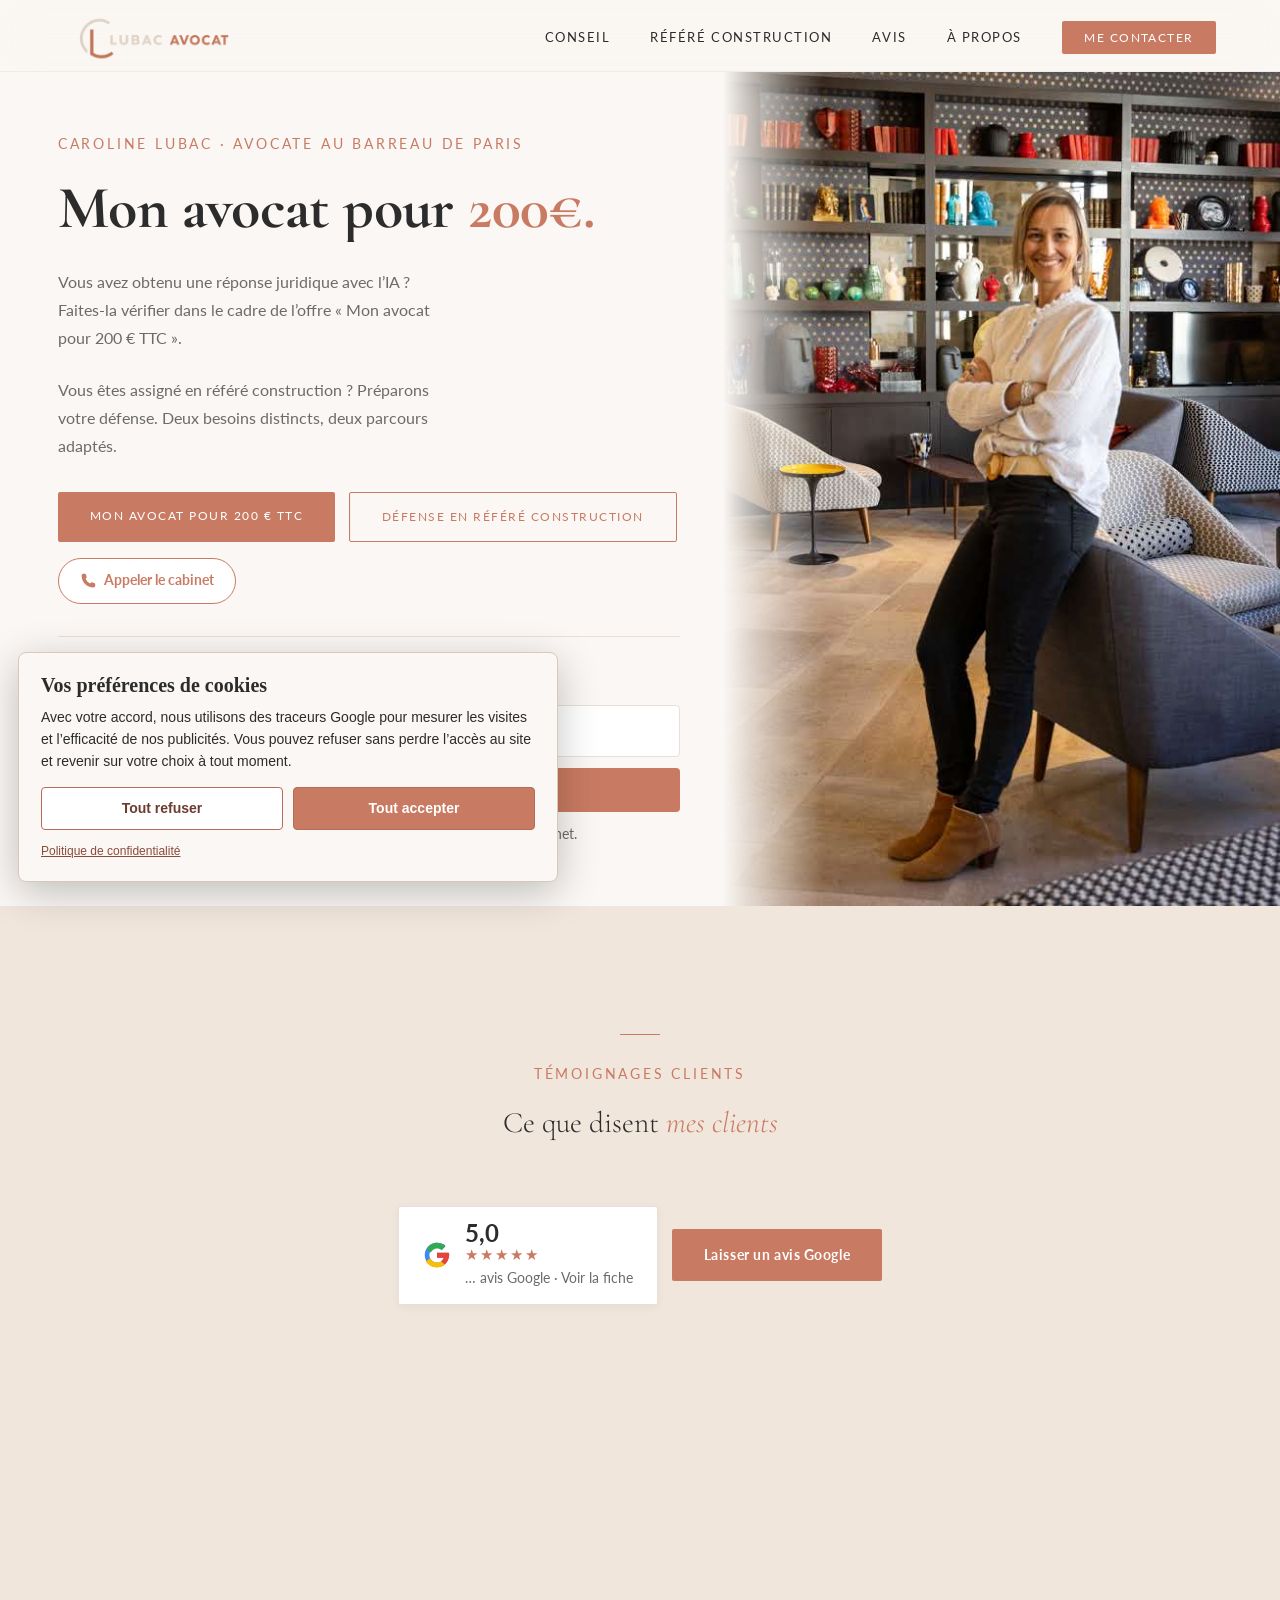
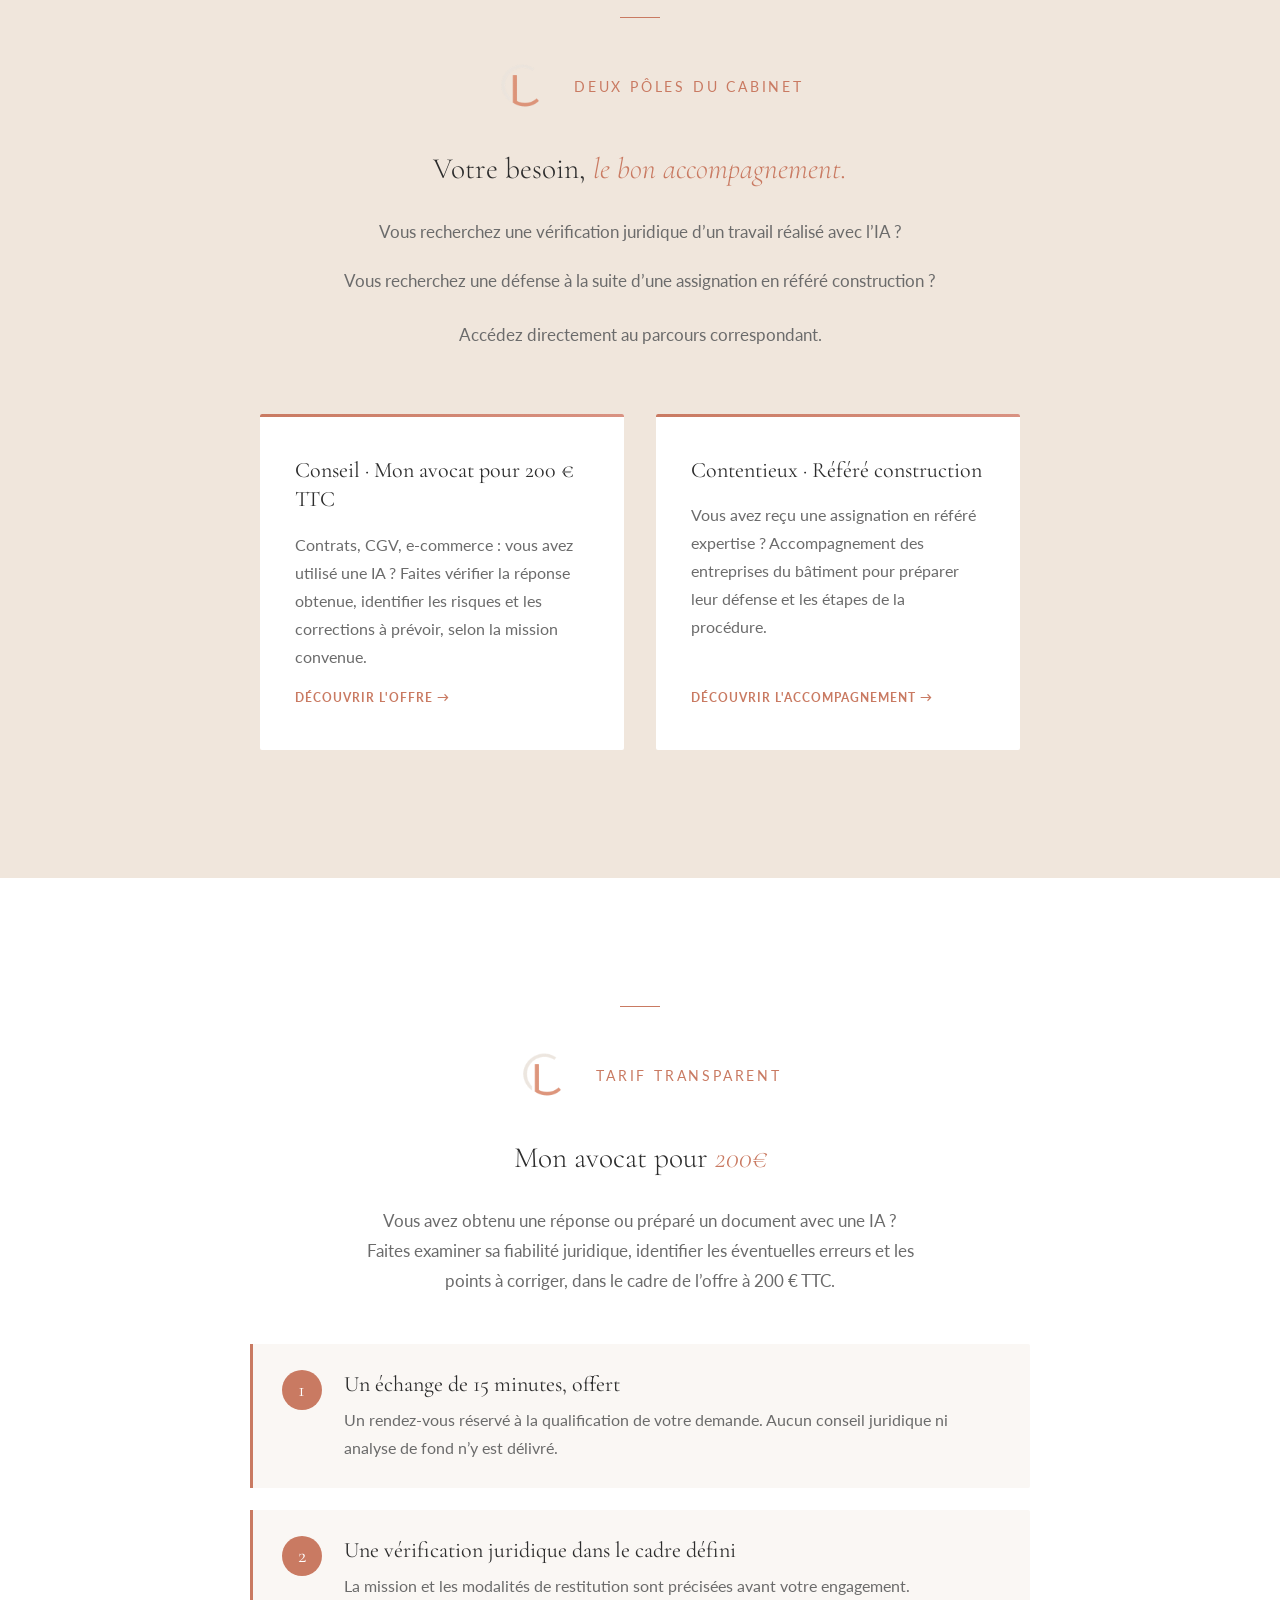
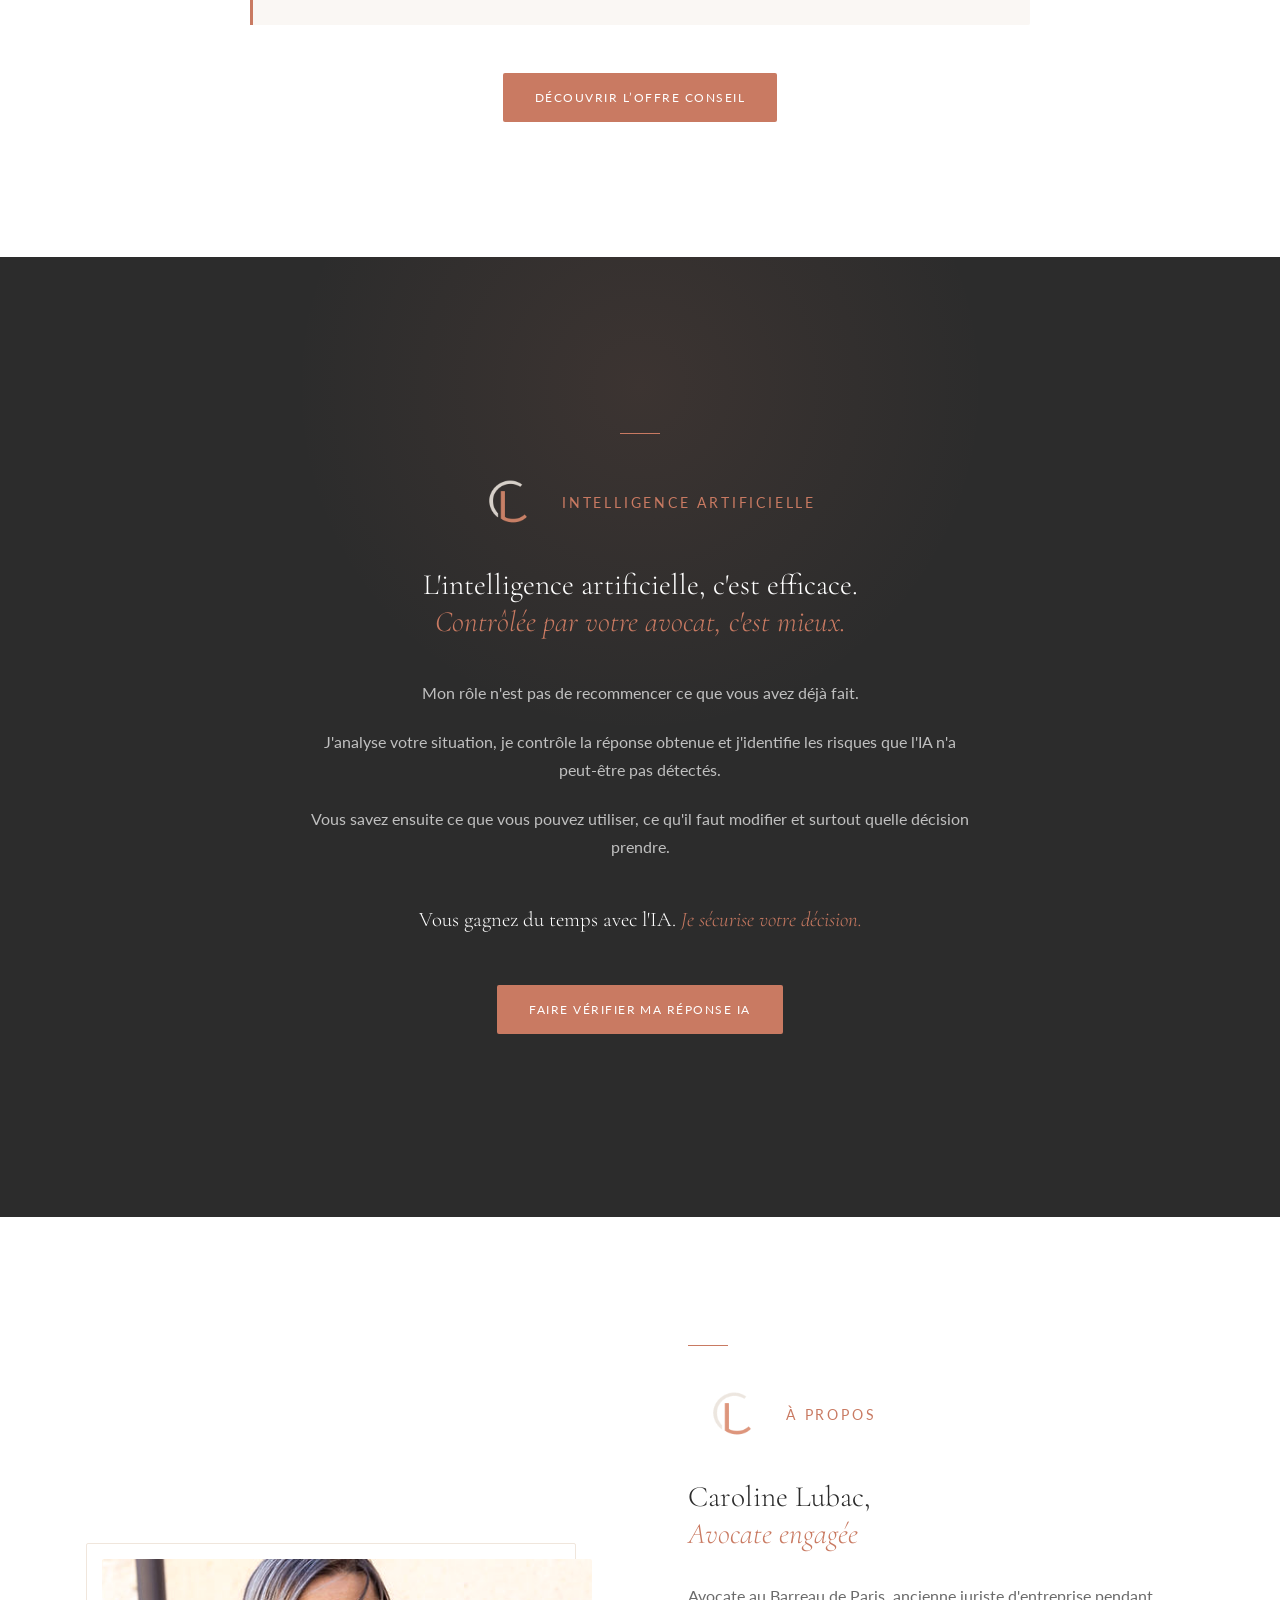
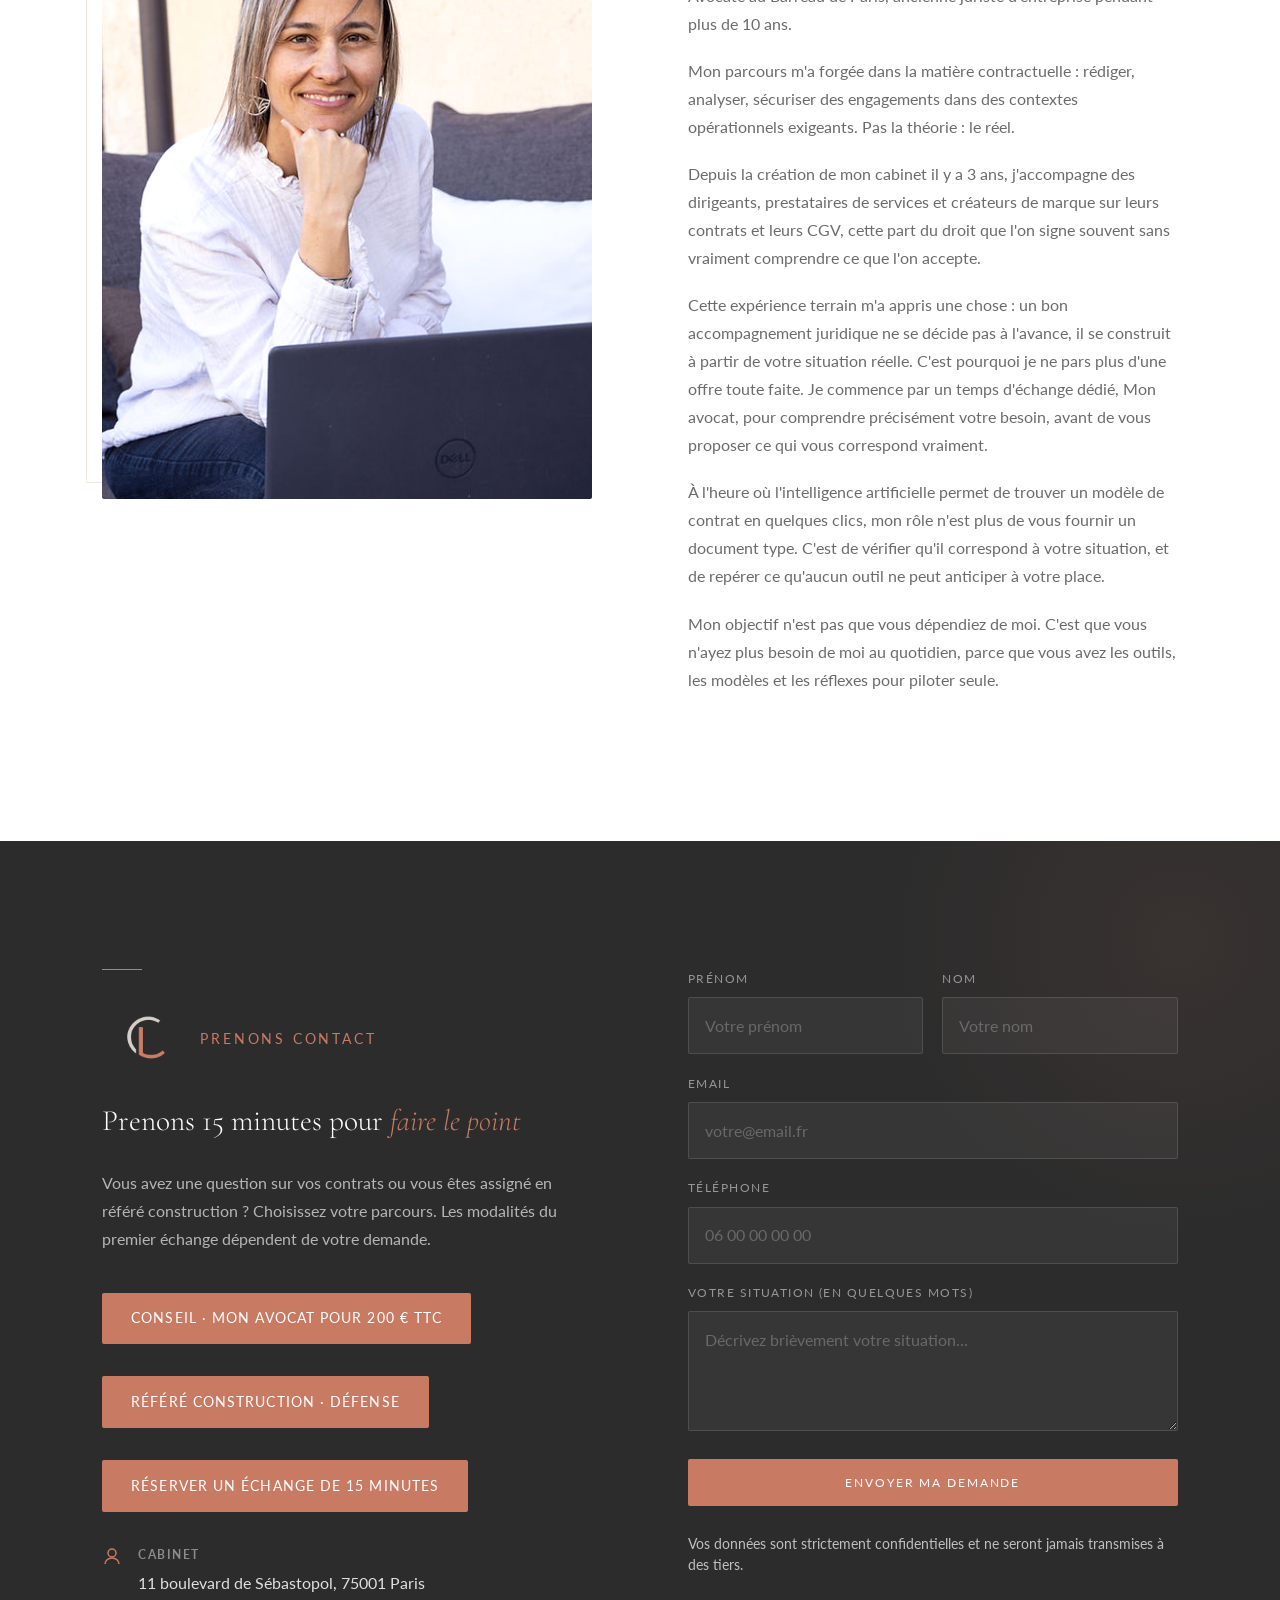
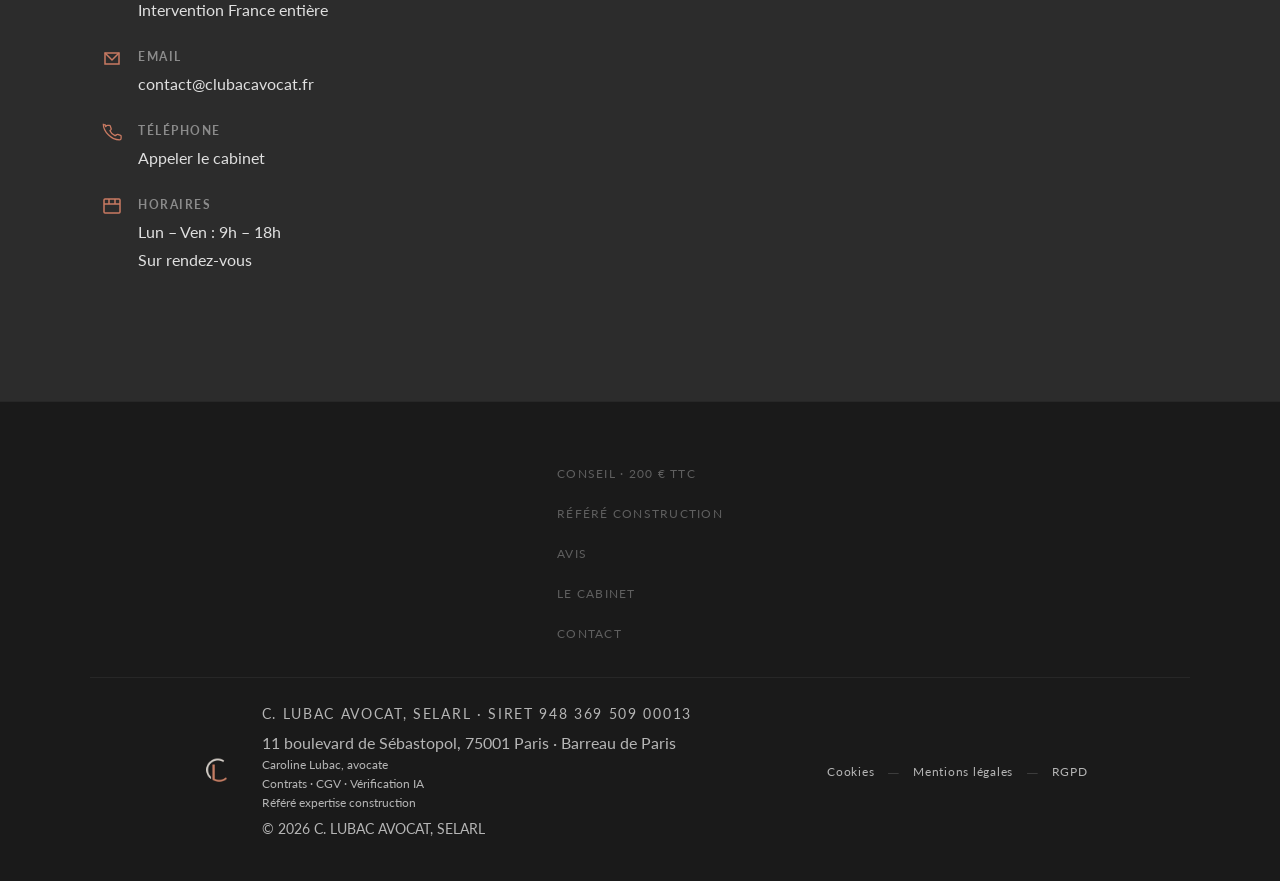
==== commit febb1199: "Distinguer visuellement les deux activités dans les textes de l'accueil" ====
--- a/index.html
+++ b/index.html
@@ -4,11 +4,11 @@
 
   <meta charset="UTF-8" />
   <meta name="viewport" content="width=device-width, initial-scale=1.0" />
-  <title>Caroline Lubac Avocate | Contrats et référé construction</title>
+  <title>Caroline Lubac Avocate – Contrats et Construction</title>
   <meta name="description" content="Caroline Lubac, avocate au Barreau de Paris : vérification juridique de réponses IA pour contrats et CGV avec Mon avocat pour 200 € TTC, et défense en référé expertise construction." />
   <meta property="og:type" content="website" />
   <meta property="og:url" content="https://lubacavocat.fr/" />
-  <meta property="og:title" content="Caroline Lubac Avocate | Conseil et référé construction" />
+  <meta property="og:title" content="Caroline Lubac Avocate – Contrats et Construction" />
   <meta property="og:description" content="Deux parcours : vérification juridique des réponses IA pour contrats et CGV, et défense en référé construction." />
   <meta property="og:image" content="https://lubacavocat.fr/caroline-lubac-avocat.jpg" />
   <meta name="twitter:card" content="summary_large_image" />
@@ -772,6 +772,14 @@
  .specialite-card-title,.offre-step h3{font-size:1.25rem}
  .hero-text,.apropos-text,.specialites-intro,.offre-inner{ text-align:left }
 }
+
+    /* Deux axes d'intervention : séparation des paragraphes sur toutes les tailles d'écran. */
+    .hero-desc-axes p { margin: 0; }
+    .hero-desc-axes p + p { margin-top: 1.5rem; }
+    .intervention-axes p { margin: 0; }
+    .intervention-axes p + p { margin-top: 1.15rem; }
+    .intervention-axes p:last-child { margin-top: 1.5rem; }
+    .exit-popup p + p { margin-top: .9rem; }
 </style>
 
 </head>
@@ -812,9 +820,11 @@
         <svg viewBox="0 0 24 24" fill="none" stroke="currentColor" stroke-width="2" stroke-linecap="round"><line x1="6" y1="6" x2="18" y2="18"/><line x1="18" y1="6" x2="6" y2="18"/></svg>
       </button>
       <span class="section-tag"><img src="favicon.png" class="brand-mark" alt="" />Avant de partir</span>
-      <h3 id="exitPopupTitle">Une question sur vos contrats&nbsp;?</h3>
-      <p>Vous avez utilisé une IA pour vos contrats ou vos CGV&nbsp;? Découvrez comment faire vérifier sa réponse dans le cadre de l’offre « Mon avocat pour 200 € TTC ».</p>
-      <a href="conseil.html" class="btn-primary" id="exitPopupCta">Découvrir l’offre Conseil</a>
+      <h3 id="exitPopupTitle">Une question juridique avant de partir&nbsp;?</h3>
+      <p>Vous avez une question sur vos contrats, vos CGV ou une réponse obtenue avec l’IA&nbsp;?</p>
+      <p>Vous êtes assigné en référé expertise construction&nbsp;?</p>
+      <p>Appelez le cabinet afin de présenter votre demande.</p>
+      <a href="tel:+33663561541" class="btn-primary" id="exitPopupCta">Appeler le cabinet</a>
       <button type="button" class="exit-popup-secondary" id="exitPopupDismiss">Non merci, pas maintenant</button>
     </div>
   </div>
@@ -823,7 +833,10 @@
     <div class="hero-text">
       <p class="hero-overline">Caroline Lubac · Avocate au Barreau de Paris</p>
       <h1 class="hero-title" id="heroTitle">Conseil &amp; <em>contentieux.</em></h1>
-      <p class="hero-desc">Vous avez obtenu une réponse juridique avec l’IA&nbsp;? Faites-la vérifier dans le cadre de l’offre « Mon avocat pour 200 € TTC ». Vous êtes assigné en référé construction&nbsp;? Préparons votre défense. Deux besoins distincts, deux parcours adaptés.</p>
+      <div class="hero-desc hero-desc-axes">
+        <p>Vous avez obtenu une réponse juridique avec l’IA&nbsp;? Faites-la vérifier dans le cadre de l’offre « Mon avocat pour 200 € TTC ».</p>
+        <p>Vous êtes assigné en référé construction&nbsp;? Préparons votre défense. Deux besoins distincts, deux parcours adaptés.</p>
+      </div>
       <div class="hero-actions">
         <a href="conseil.html" class="btn-primary">Mon avocat pour 200 € TTC</a>
         <a href="contentieux-btp.html" class="btn-outline"><span>Défense en référé construction</span></a>
@@ -905,7 +918,11 @@
         <span class="section-line"></span>
         <span class="section-tag"><img src="favicon.png" class="brand-mark" alt="" />Deux pôles du cabinet</span>
         <h2 class="section-title">Votre besoin, <em>le bon accompagnement.</em></h2>
-        <p class="specialites-intro">Vous recherchez une vérification juridique d’un travail réalisé avec l’IA ou une défense à la suite d’une assignation en référé construction&nbsp;? Accédez directement au parcours correspondant.</p>
+        <div class="specialites-intro intervention-axes">
+          <p>Vous recherchez une vérification juridique d’un travail réalisé avec l’IA&nbsp;?</p>
+          <p>Vous recherchez une défense à la suite d’une assignation en référé construction&nbsp;?</p>
+          <p>Accédez directement au parcours correspondant.</p>
+        </div>
       </div>
       <div class="specialites-grid">
         <a href="conseil.html" class="specialite-card reveal delay-1">
@@ -1201,7 +1218,7 @@
         <div class="footer-brand-text">
           <p class="footer-company">C. LUBAC AVOCAT, SELARL · SIRET 948 369 509 00013</p><p class="footer-address">11 boulevard de Sébastopol, 75001 Paris · Barreau de Paris</p>
           
-          <p class="footer-tagline">Caroline Lubac, avocate en contrats et contentieux de la construction</p>
+          <p class="footer-tagline">Caroline Lubac, avocate<br>Contrats · CGV · Vérification IA<br>Référé expertise construction</p>
           <p class="footer-copy">© 2026 C. LUBAC AVOCAT, SELARL</p>
         </div>
       </div>
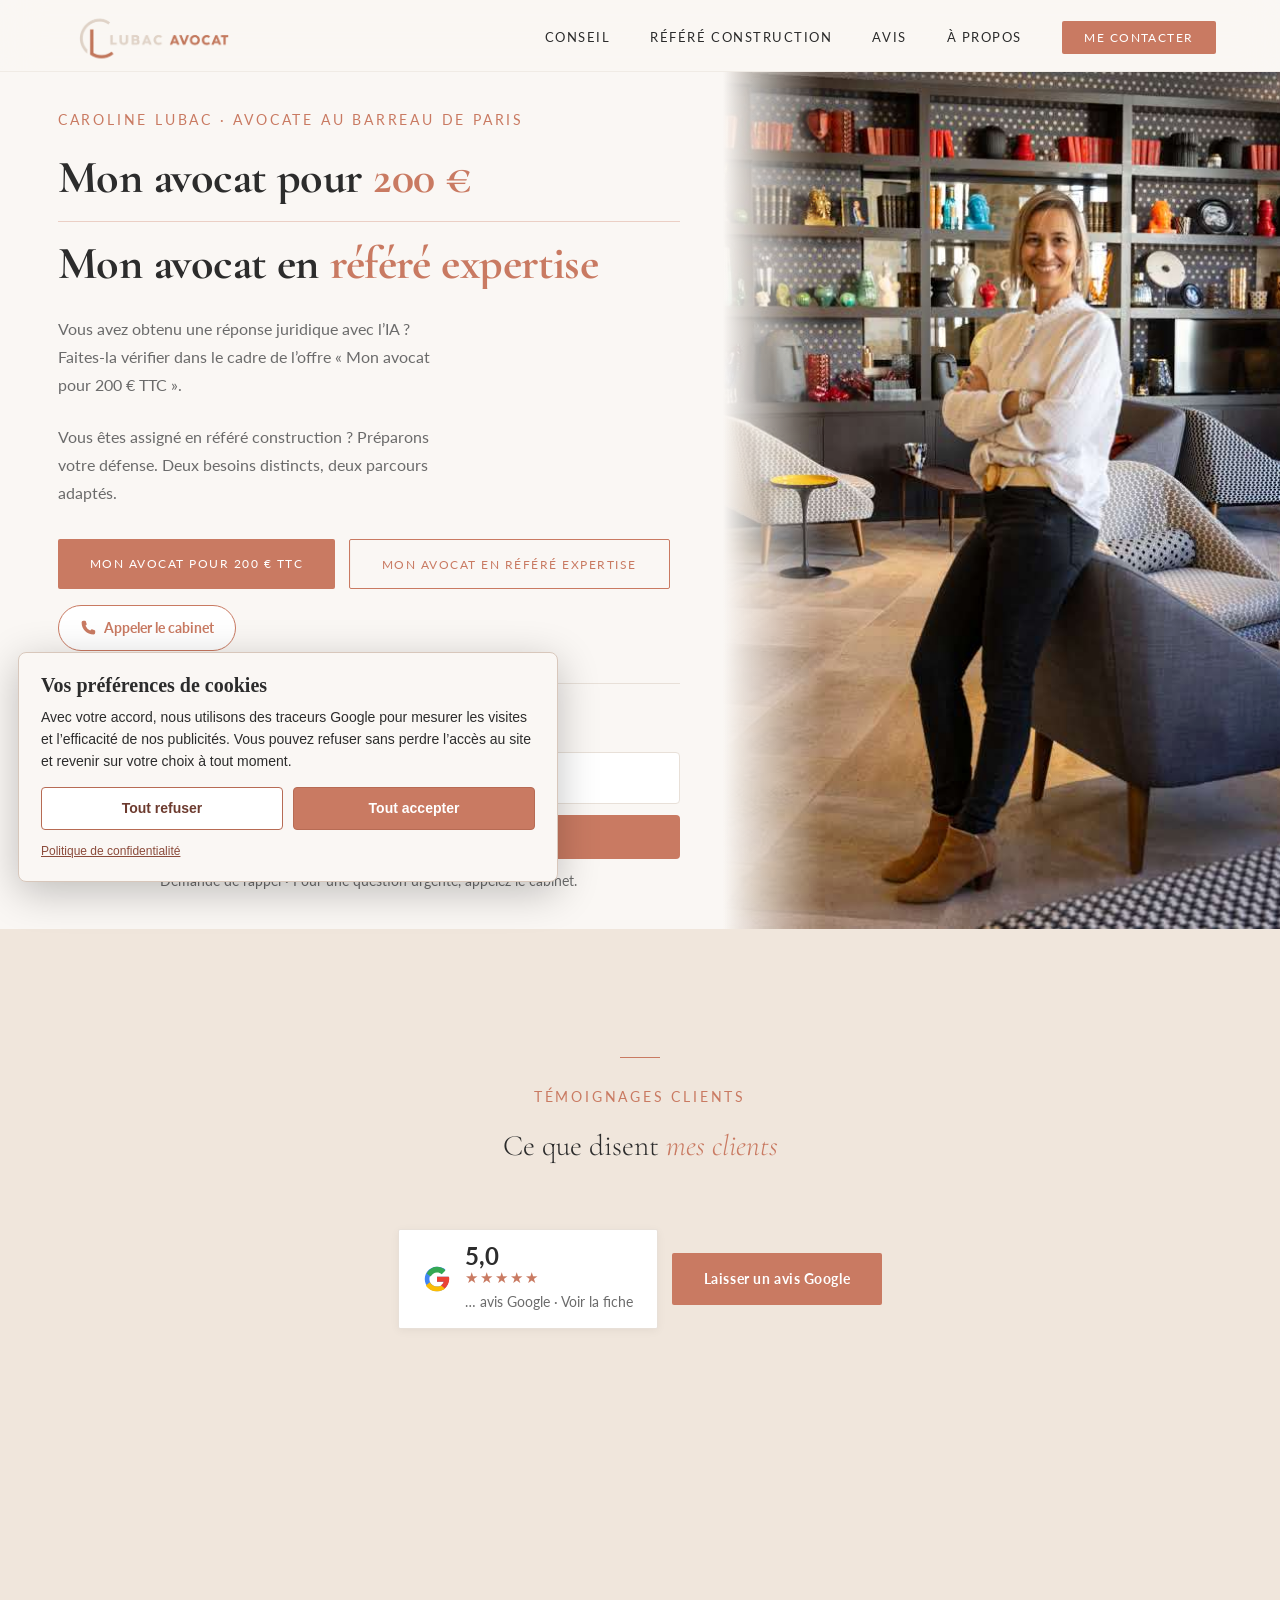
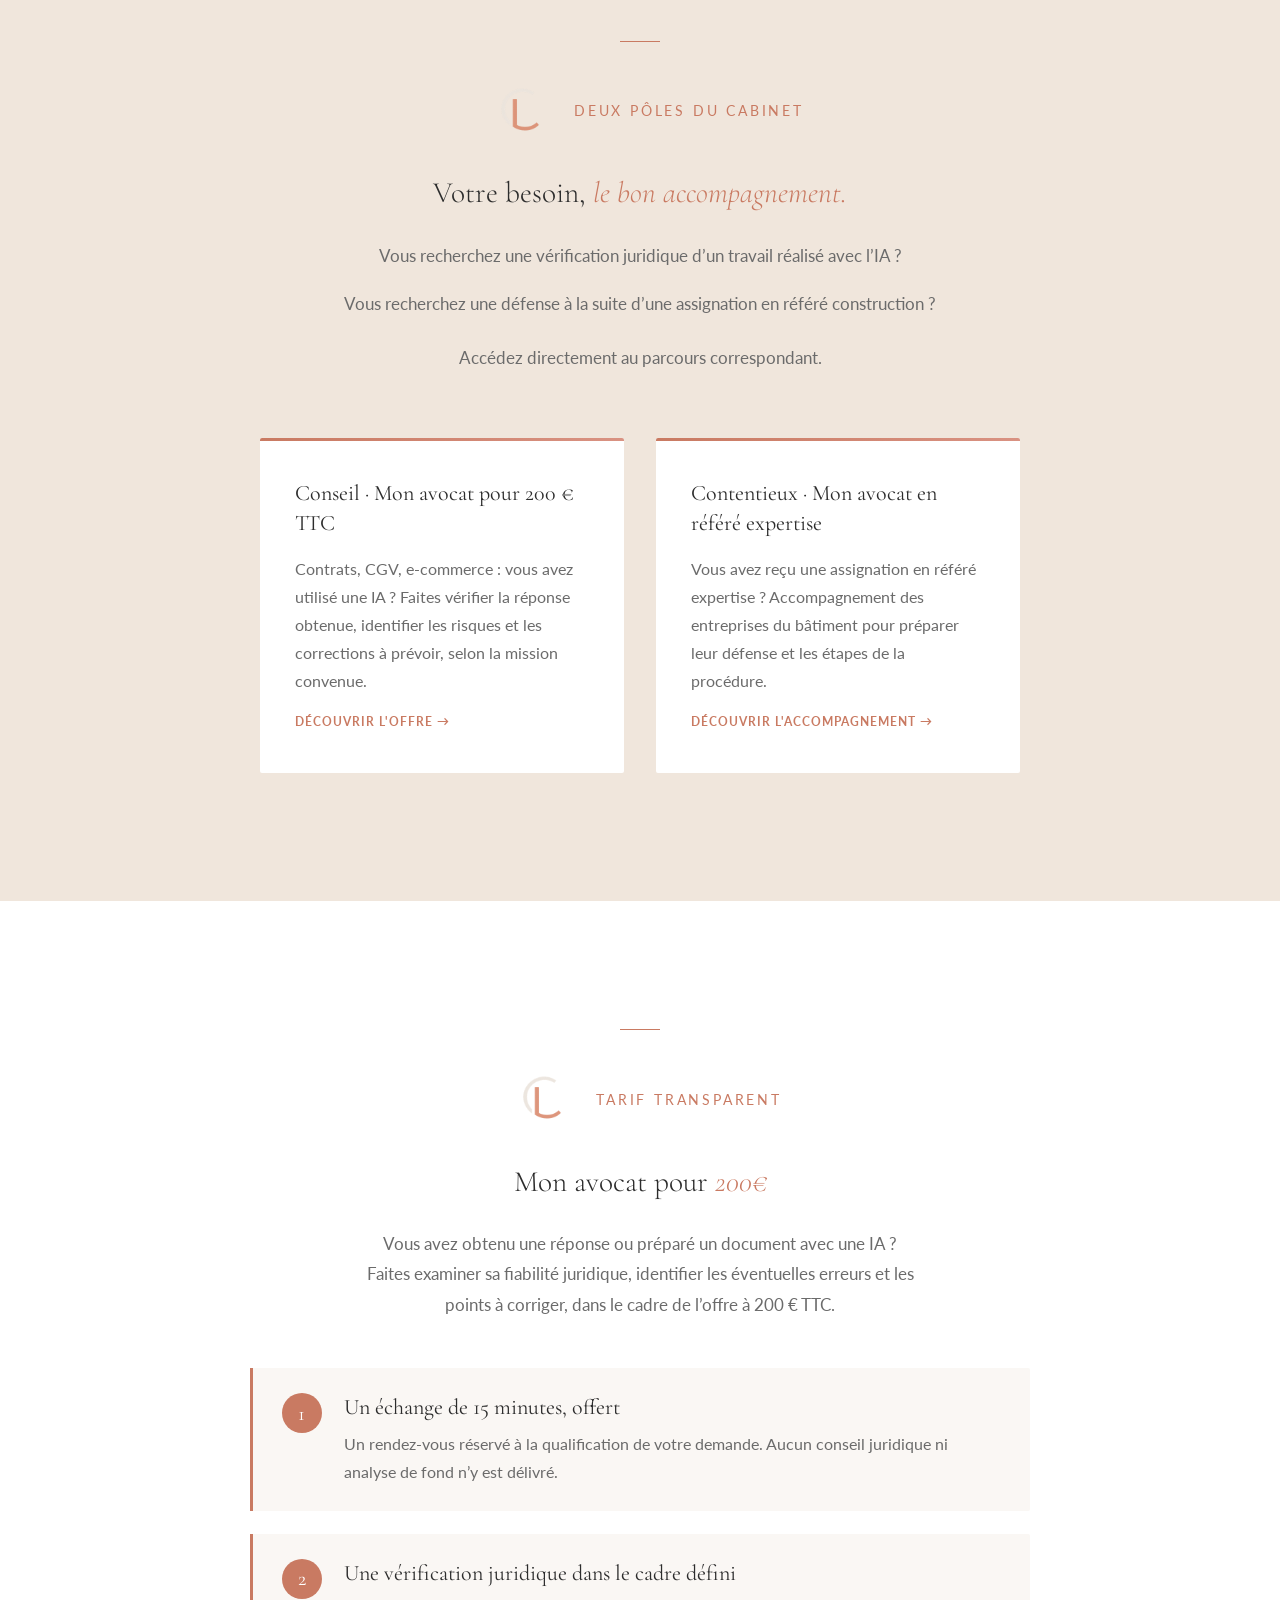
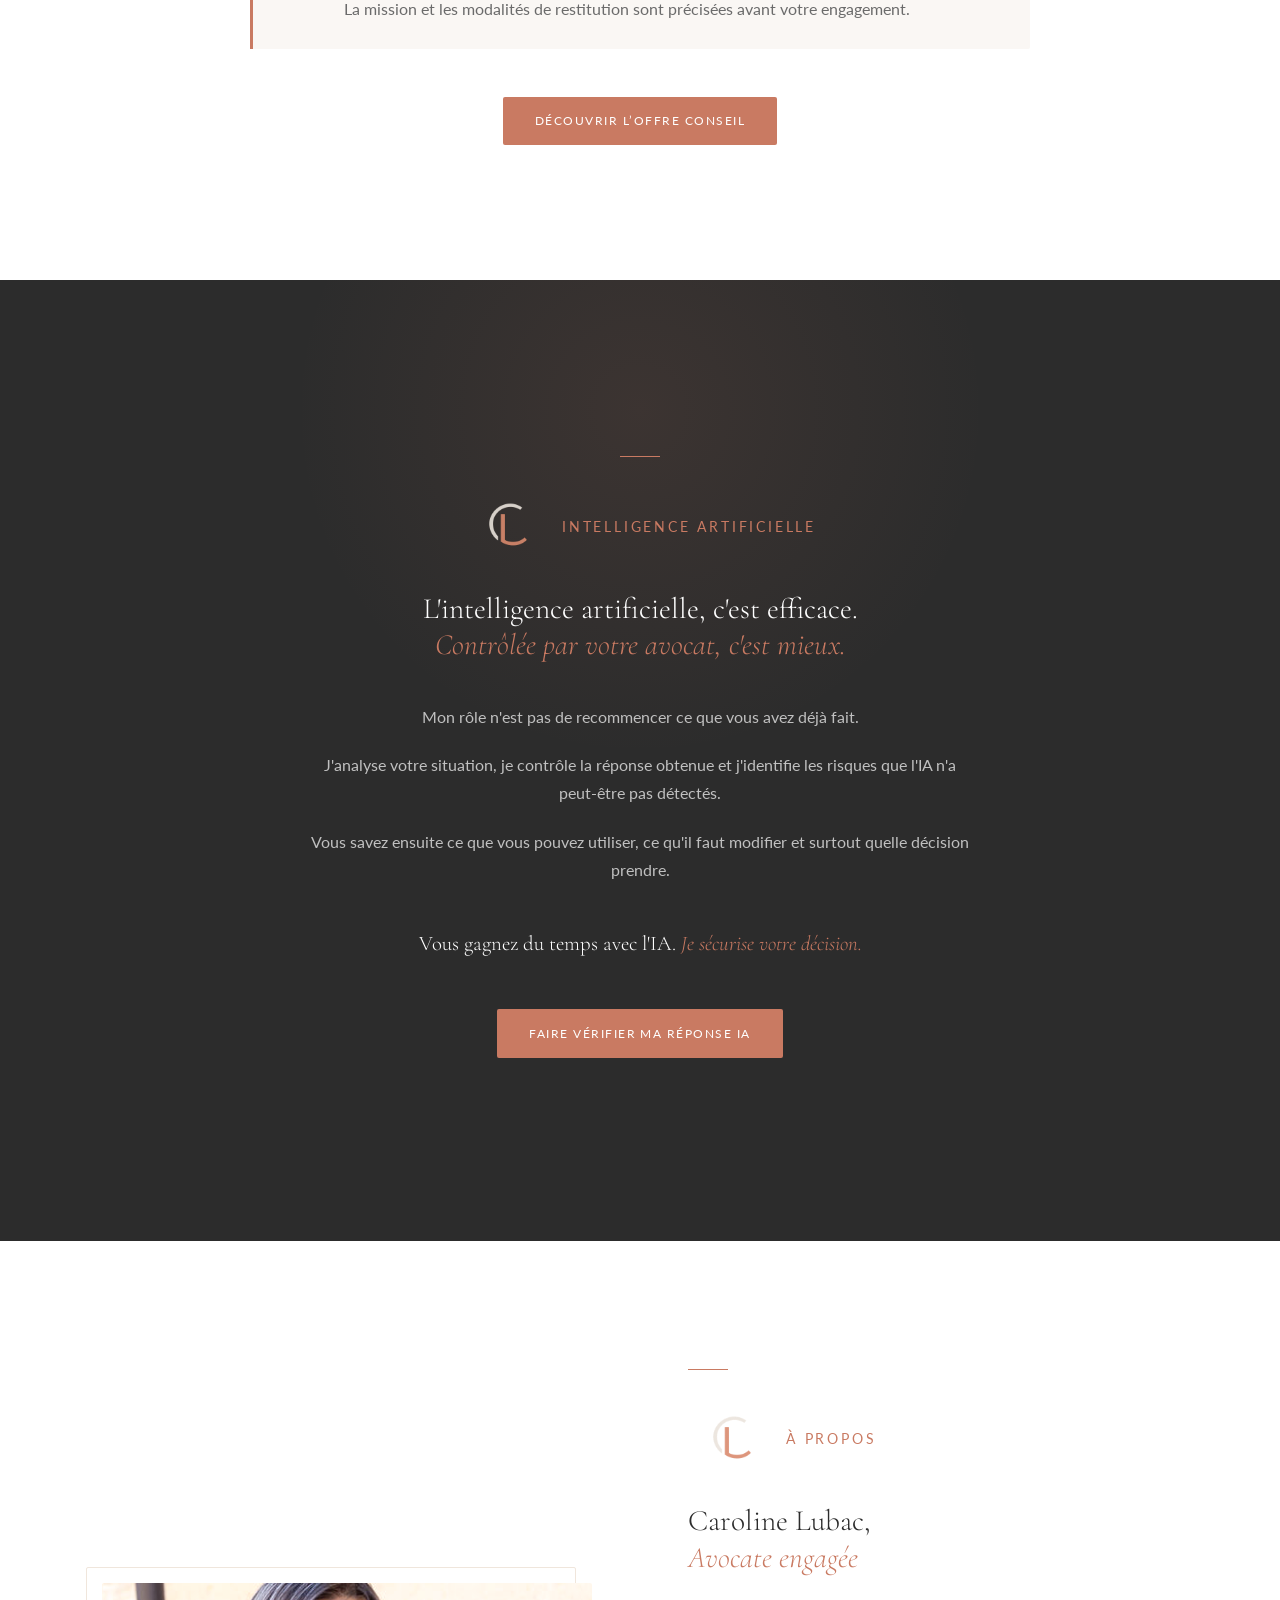
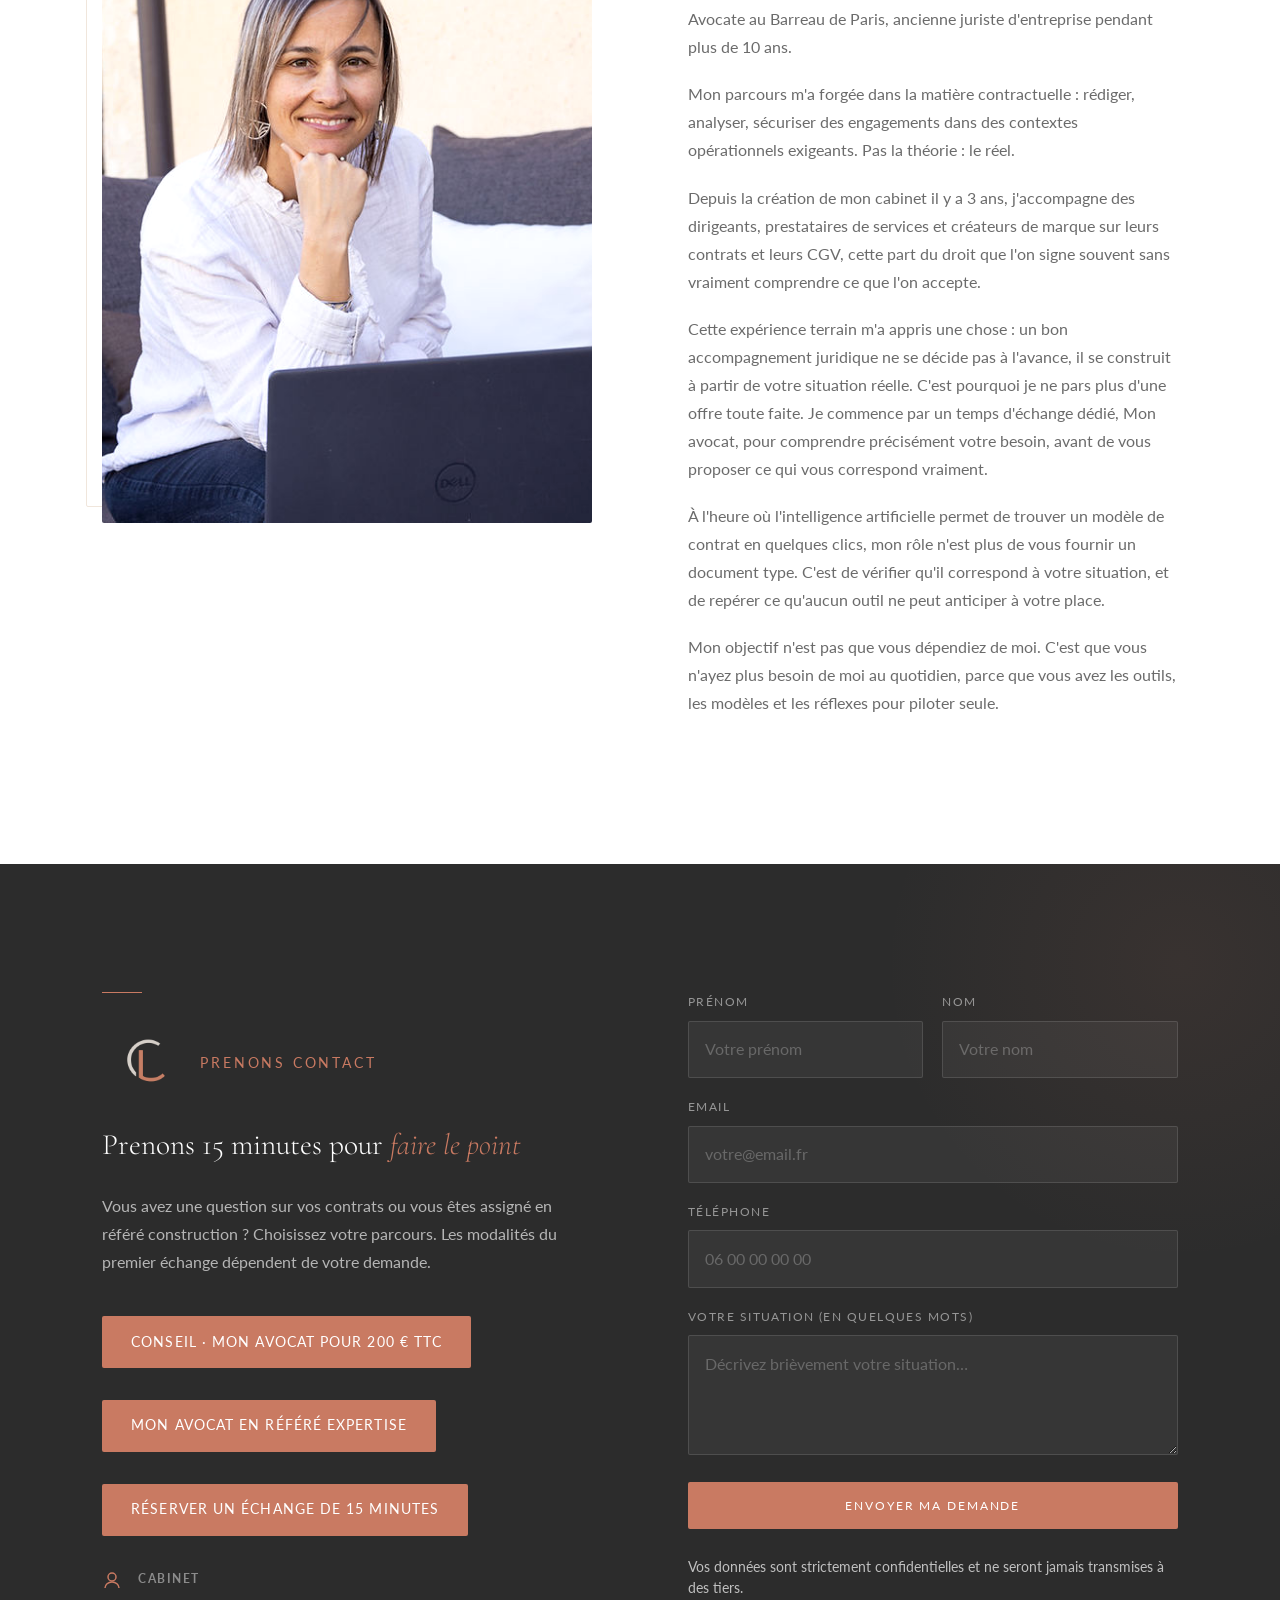
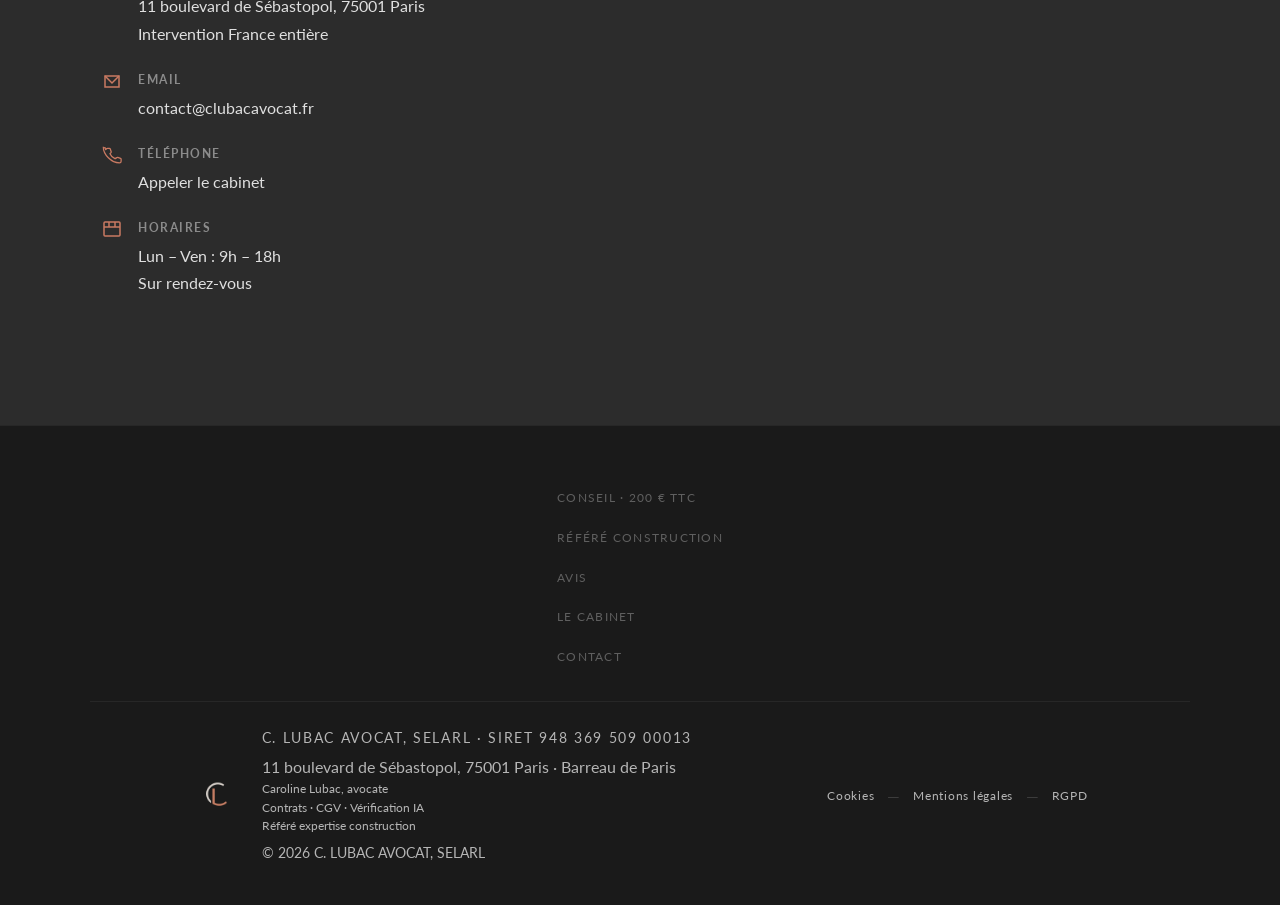
==== commit b73858a2: "Mettre en avant les deux accroches : Mon avocat pour 200 € et Mon avocat en référé expertise" ====
--- a/index.html
+++ b/index.html
@@ -780,6 +780,13 @@
     .intervention-axes p + p { margin-top: 1.15rem; }
     .intervention-axes p:last-child { margin-top: 1.5rem; }
     .exit-popup p + p { margin-top: .9rem; }
+
+    /* Accroches jumelles, espaces entre les deux axes et lisibilité téléphone. */
+    .hero-title-axes {font-size:clamp(1.9rem,3.6vw,3.35rem);line-height:1.14}
+    .hero-title-axes .title-line {display:block;overflow:hidden}
+    .hero-title-axes .title-line + .title-line {margin-top:.38em;padding-top:.32em;border-top:1px solid rgba(201,122,98,.32)}
+    .hero-title-axes em {white-space:normal}
+    @media(max-width:768px){.hero-title-axes{font-size:clamp(1.85rem,7vw,2.45rem)}}
 </style>
 
 </head>
@@ -832,14 +839,14 @@
   <section id="accueil">
     <div class="hero-text">
       <p class="hero-overline">Caroline Lubac · Avocate au Barreau de Paris</p>
-      <h1 class="hero-title" id="heroTitle">Conseil &amp; <em>contentieux.</em></h1>
+      <h1 class="hero-title hero-title-axes" id="heroTitle"><span class="title-line">Mon avocat pour <em>200 €</em></span><span class="title-line">Mon avocat en <em>référé expertise</em></span></h1>
       <div class="hero-desc hero-desc-axes">
         <p>Vous avez obtenu une réponse juridique avec l’IA&nbsp;? Faites-la vérifier dans le cadre de l’offre « Mon avocat pour 200 € TTC ».</p>
         <p>Vous êtes assigné en référé construction&nbsp;? Préparons votre défense. Deux besoins distincts, deux parcours adaptés.</p>
       </div>
       <div class="hero-actions">
         <a href="conseil.html" class="btn-primary">Mon avocat pour 200 € TTC</a>
-        <a href="contentieux-btp.html" class="btn-outline"><span>Défense en référé construction</span></a>
+        <a href="contentieux-btp.html" class="btn-outline"><span>Mon avocat en référé expertise</span></a>
       </div>
       <div class="hero-direct">
         <a href="tel:+33663561541" class="btn-call">
@@ -931,7 +938,7 @@
           <span class="specialite-card-link">Découvrir l'offre →</span>
         </a>
         <a href="contentieux-btp.html" class="specialite-card reveal delay-2">
-          <h3 class="specialite-card-title">Contentieux · Référé construction</h3>
+          <h3 class="specialite-card-title">Contentieux · Mon avocat en référé expertise</h3>
           <p class="specialite-card-desc">Vous avez reçu une assignation en référé expertise&nbsp;? Accompagnement des entreprises du bâtiment pour préparer leur défense et les étapes de la procédure.</p>
           <span class="specialite-card-link">Découvrir l'accompagnement →</span>
         </a>
@@ -1160,7 +1167,7 @@
         <span class="section-tag"><img src="favicon.png" class="brand-mark" alt="" />Prenons contact</span>
         <h2 class="section-title">Prenons 15 minutes pour <em>faire le point</em></h2>
         <p>Vous avez une question sur vos contrats ou vous êtes assigné en référé construction&nbsp;? Choisissez votre parcours. Les modalités du premier échange dépendent de votre demande.</p>
-        <a href="conseil.html" class="btn-calendly">Conseil · Mon avocat pour 200 € TTC</a> <a href="contentieux-btp.html" class="btn-calendly">Référé construction · Défense</a>
+        <a href="conseil.html" class="btn-calendly">Conseil · Mon avocat pour 200 € TTC</a> <a href="contentieux-btp.html" class="btn-calendly">Mon avocat en référé expertise</a>
         <a href="https://calendly.com/contact-lubacavocat/15min" target="_blank" rel="noopener noreferrer" class="btn-calendly">Réserver un échange de 15 minutes</a>
         <div class="contact-details">
           <div class="contact-detail">
@@ -1253,13 +1260,15 @@
   <script>
     /* ── HERO TITLE — MOT PAR MOT ── */
     const lines = [
-      ['Mon', 'avocat', 'pour', '<em>200€.</em>']
+      ['Mon', 'avocat', 'pour', '<em>200 €</em>'],
+      ['Mon', 'avocat', 'en', '<em>référé</em>', '<em>expertise</em>']
     ];
     const heroTitle = document.getElementById('heroTitle');
     heroTitle.textContent = '';
     let d = 0.45;
     lines.forEach(words => {
       const line = document.createElement('span');
+      line.className = 'title-line';
       line.style.cssText = 'display:block;overflow:hidden;';
       words.forEach(w => {
         const span = document.createElement('span');
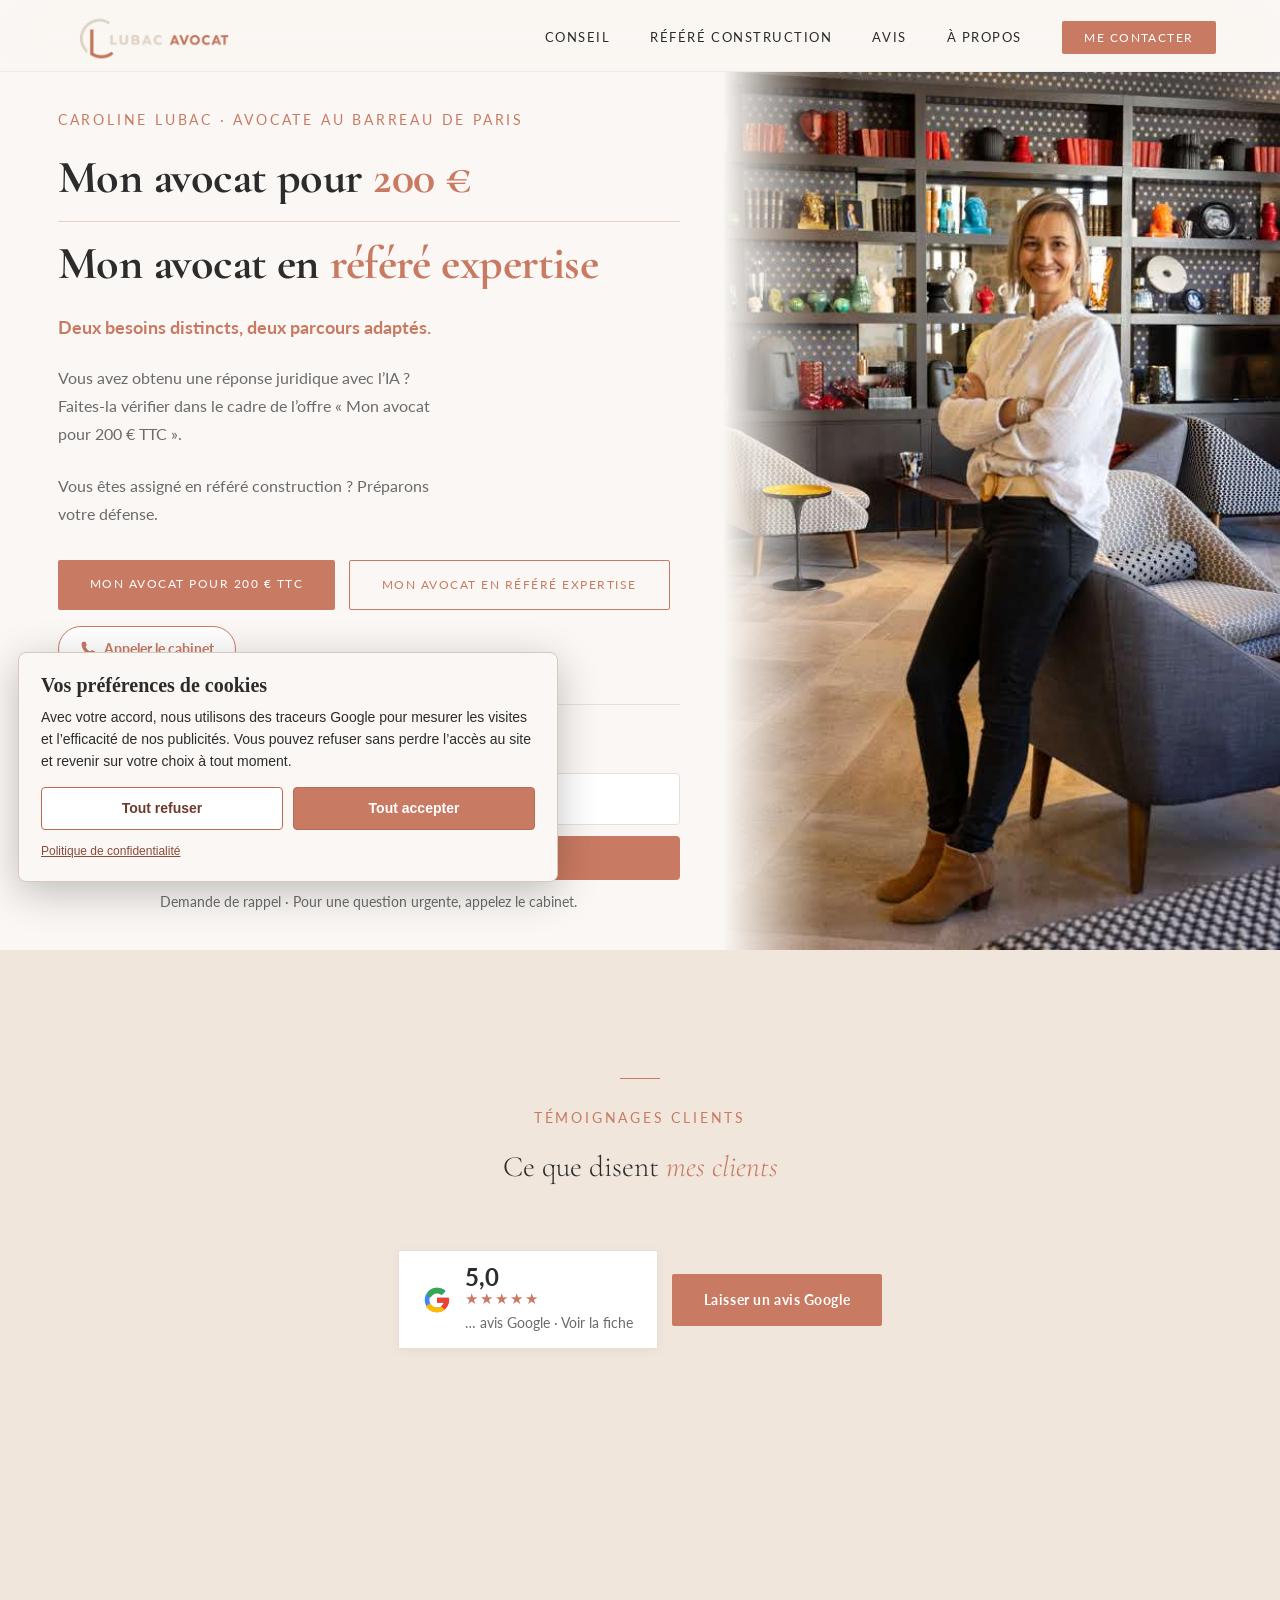
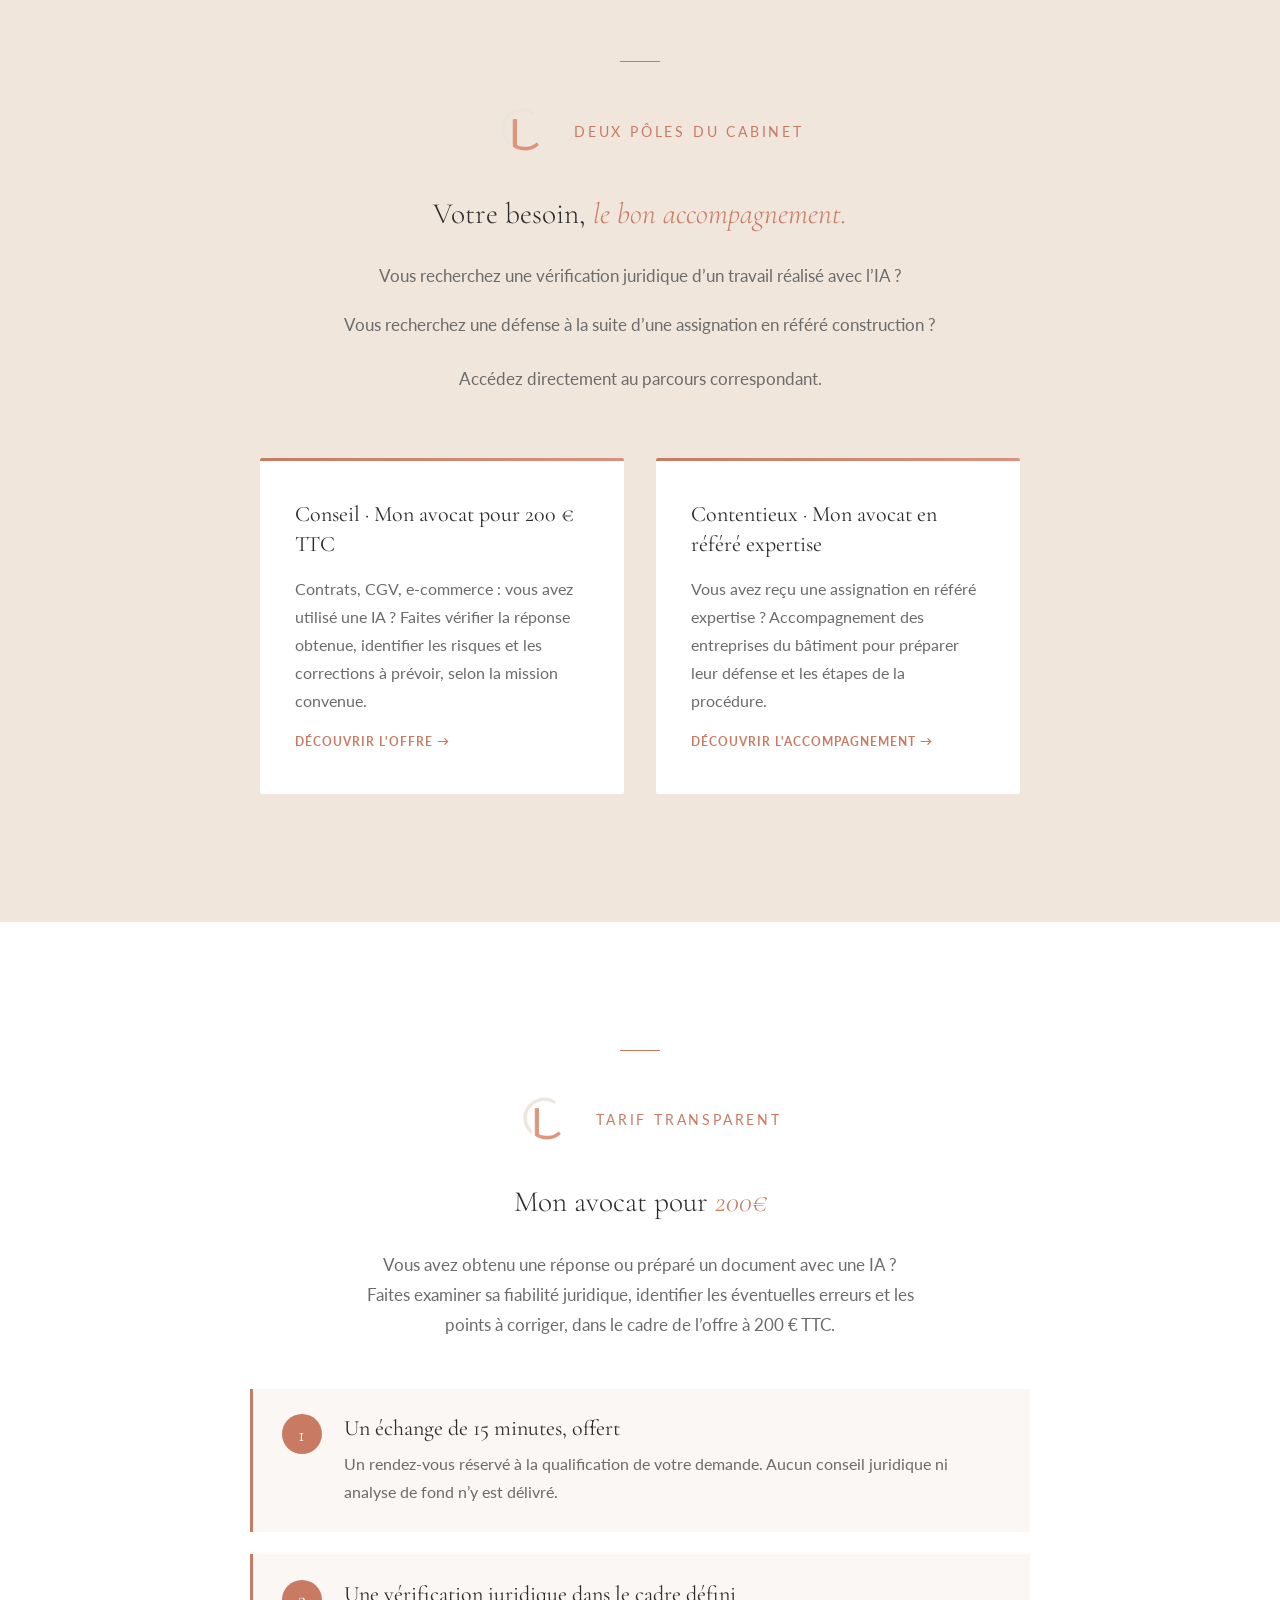
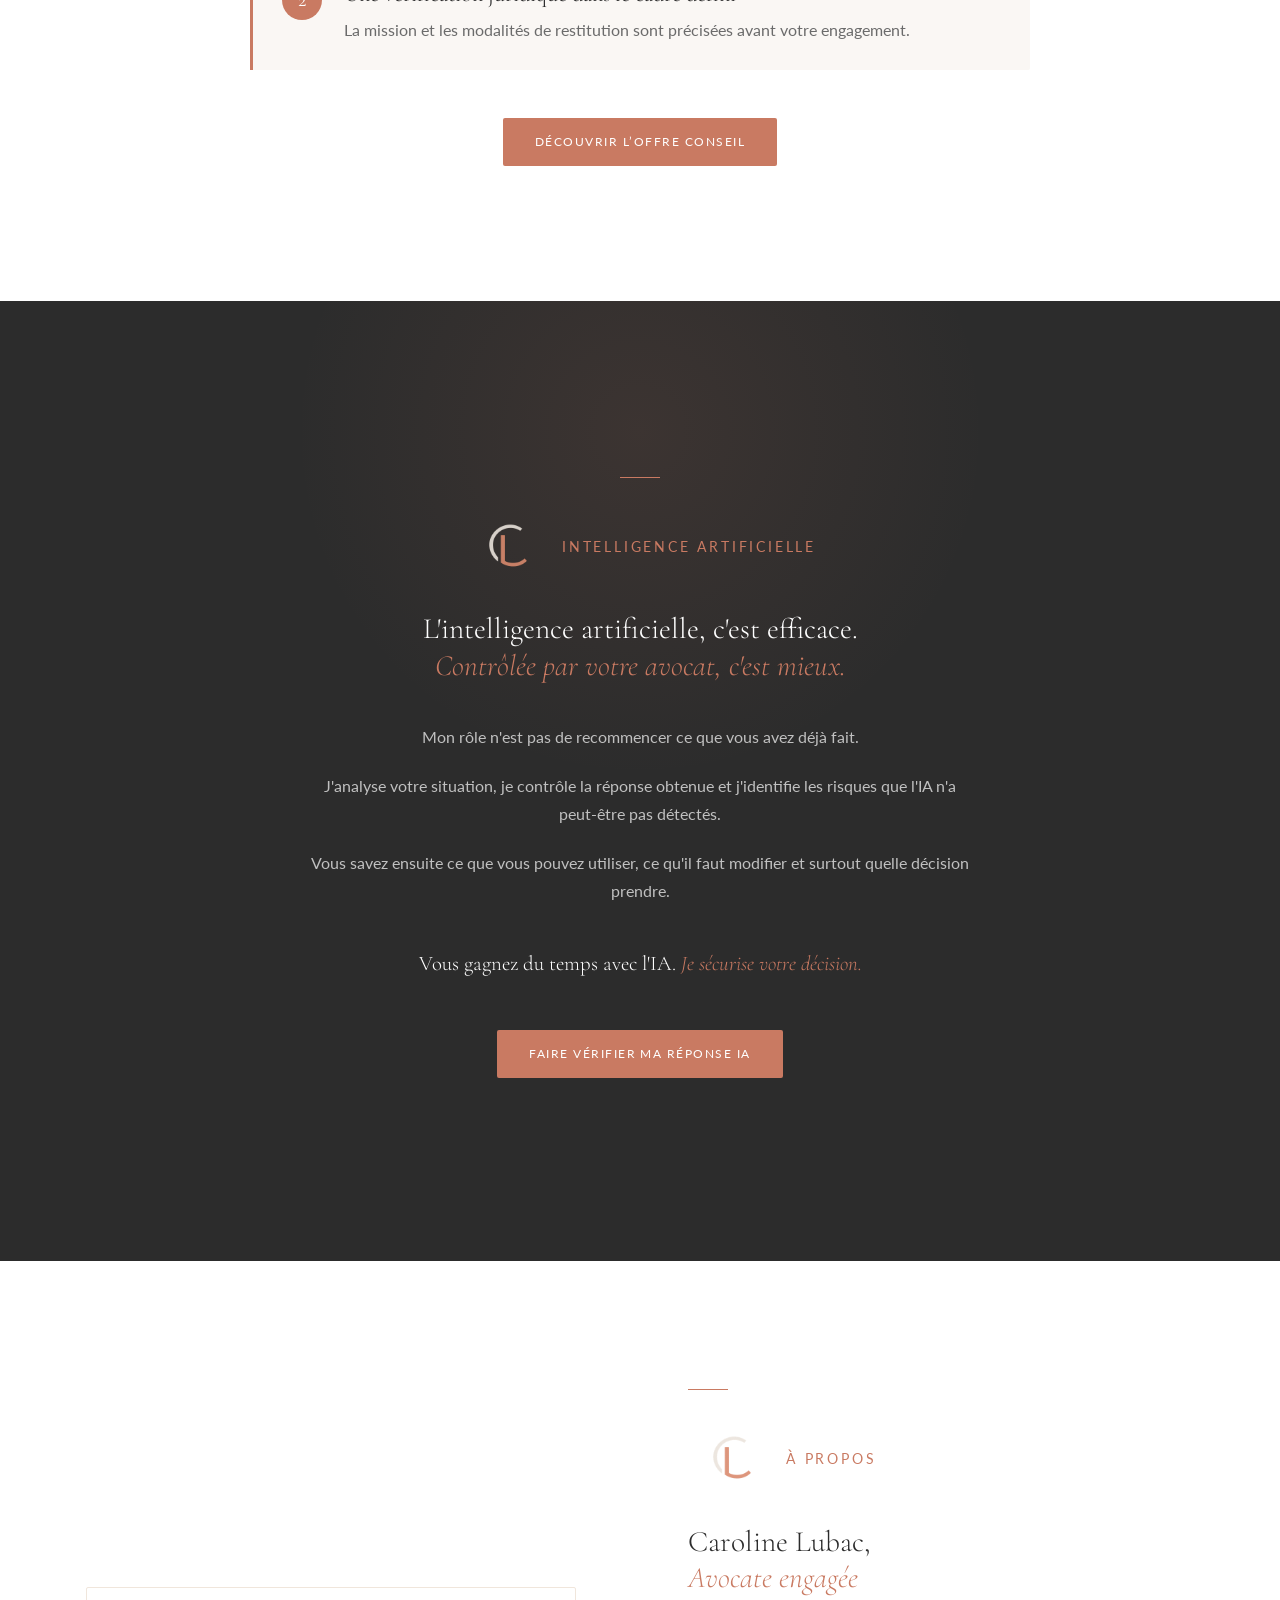
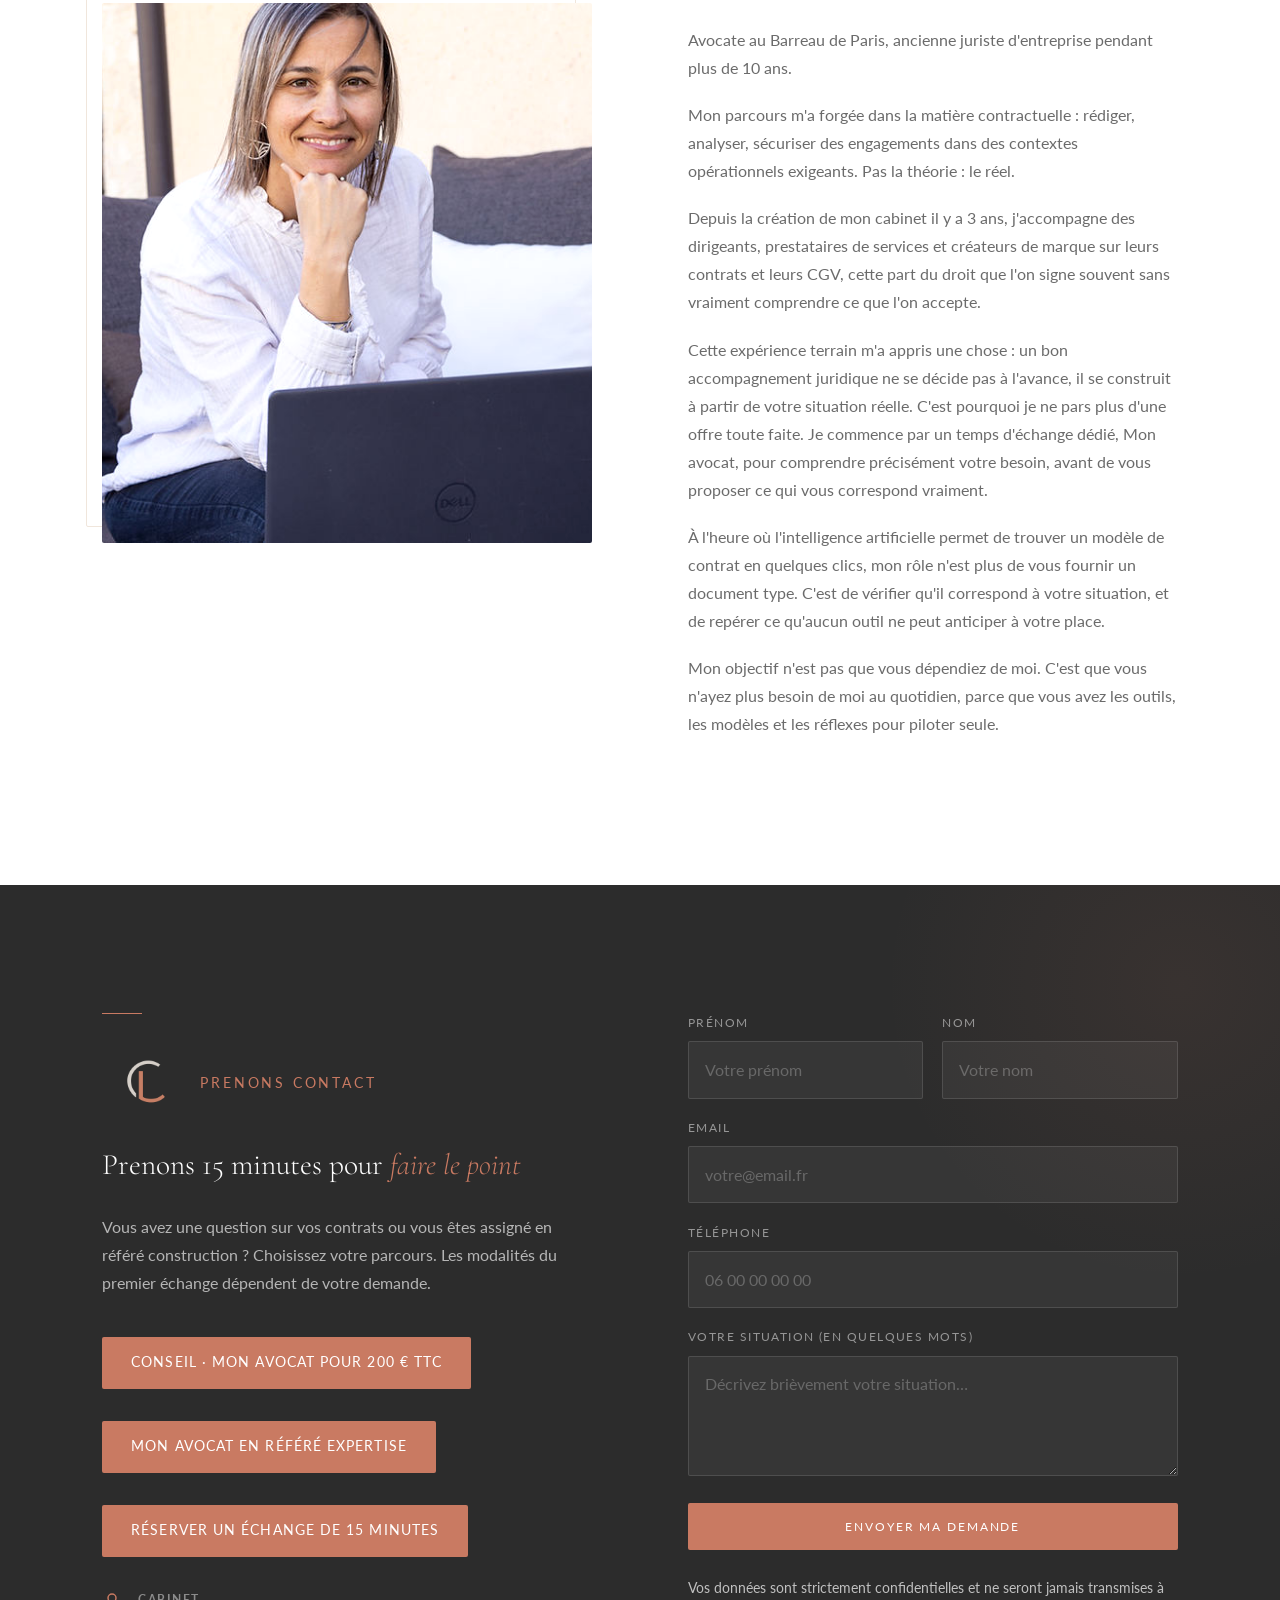
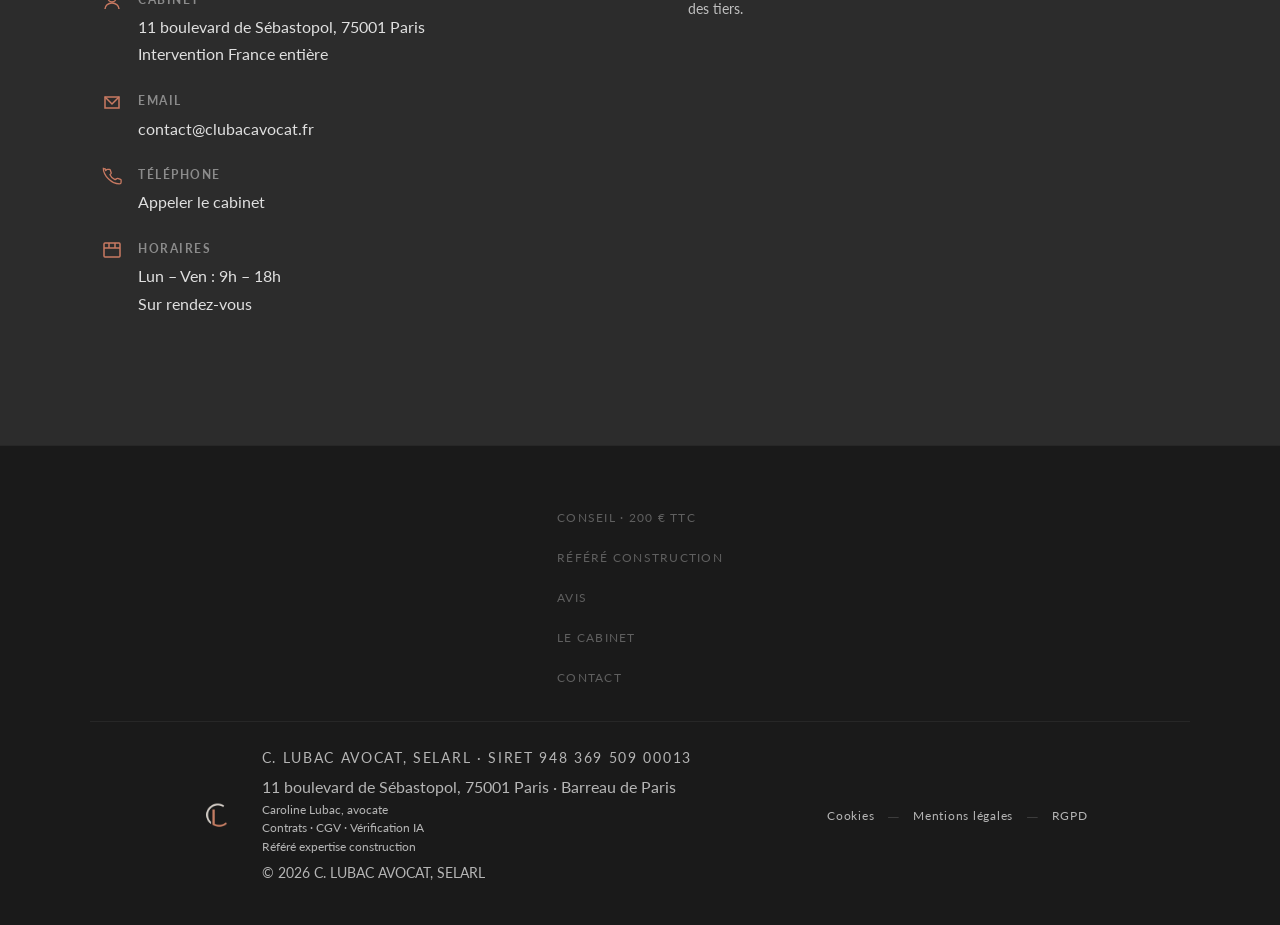
==== commit f90d0167: "Placer le sous-titre commun sous les deux accroches de l'accueil" ====
--- a/index.html
+++ b/index.html
@@ -787,6 +787,7 @@
     .hero-title-axes .title-line + .title-line {margin-top:.38em;padding-top:.32em;border-top:1px solid rgba(201,122,98,.32)}
     .hero-title-axes em {white-space:normal}
     @media(max-width:768px){.hero-title-axes{font-size:clamp(1.85rem,7vw,2.45rem)}}
+    .hero-axes-subtitle {font-family:var(--font-sans);font-size:clamp(.95rem,1.6vw,1.1rem);font-weight:700;color:var(--terracotta);line-height:1.45;margin:0 0 1.45rem;text-align:left}
 </style>
 
 </head>
@@ -840,9 +841,10 @@
     <div class="hero-text">
       <p class="hero-overline">Caroline Lubac · Avocate au Barreau de Paris</p>
       <h1 class="hero-title hero-title-axes" id="heroTitle"><span class="title-line">Mon avocat pour <em>200 €</em></span><span class="title-line">Mon avocat en <em>référé expertise</em></span></h1>
+      <p class="hero-axes-subtitle">Deux besoins distincts, deux parcours adaptés.</p>
       <div class="hero-desc hero-desc-axes">
         <p>Vous avez obtenu une réponse juridique avec l’IA&nbsp;? Faites-la vérifier dans le cadre de l’offre « Mon avocat pour 200 € TTC ».</p>
-        <p>Vous êtes assigné en référé construction&nbsp;? Préparons votre défense. Deux besoins distincts, deux parcours adaptés.</p>
+        <p>Vous êtes assigné en référé construction&nbsp;? Préparons votre défense.</p>
       </div>
       <div class="hero-actions">
         <a href="conseil.html" class="btn-primary">Mon avocat pour 200 € TTC</a>
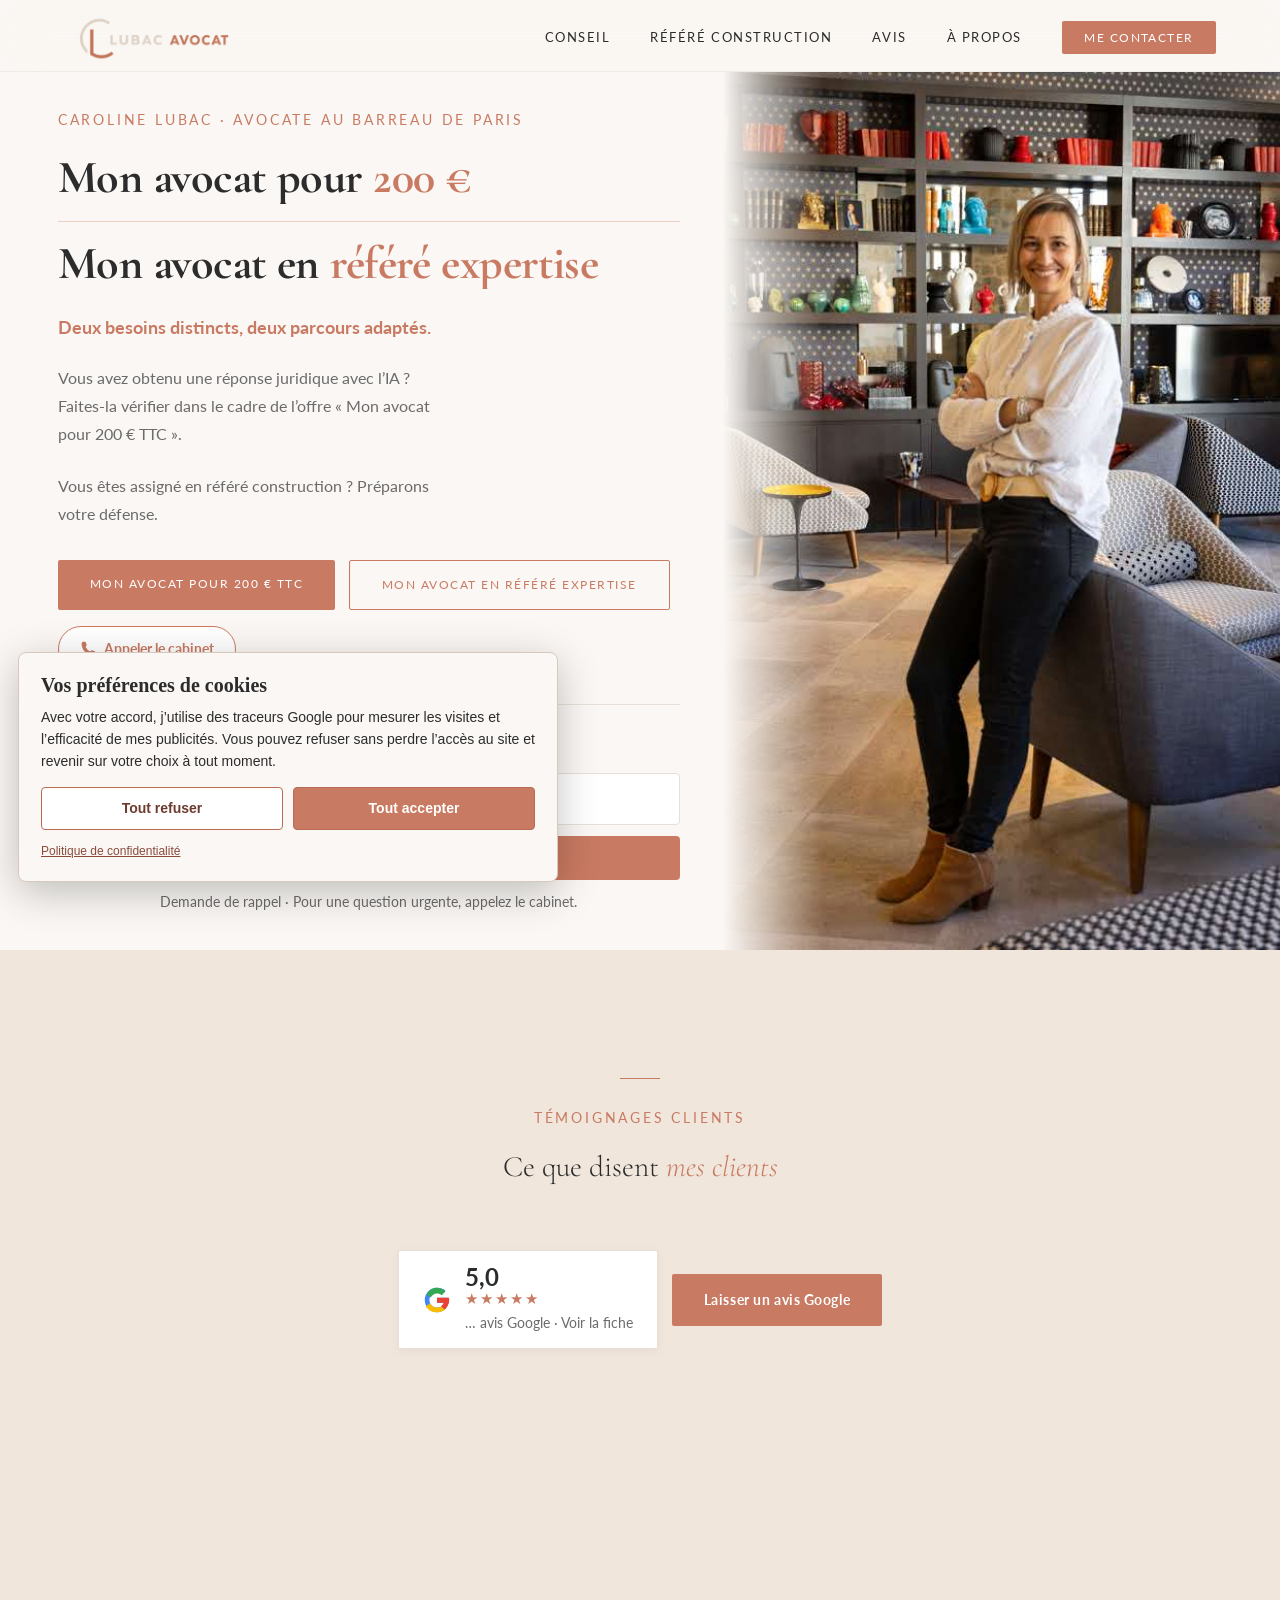
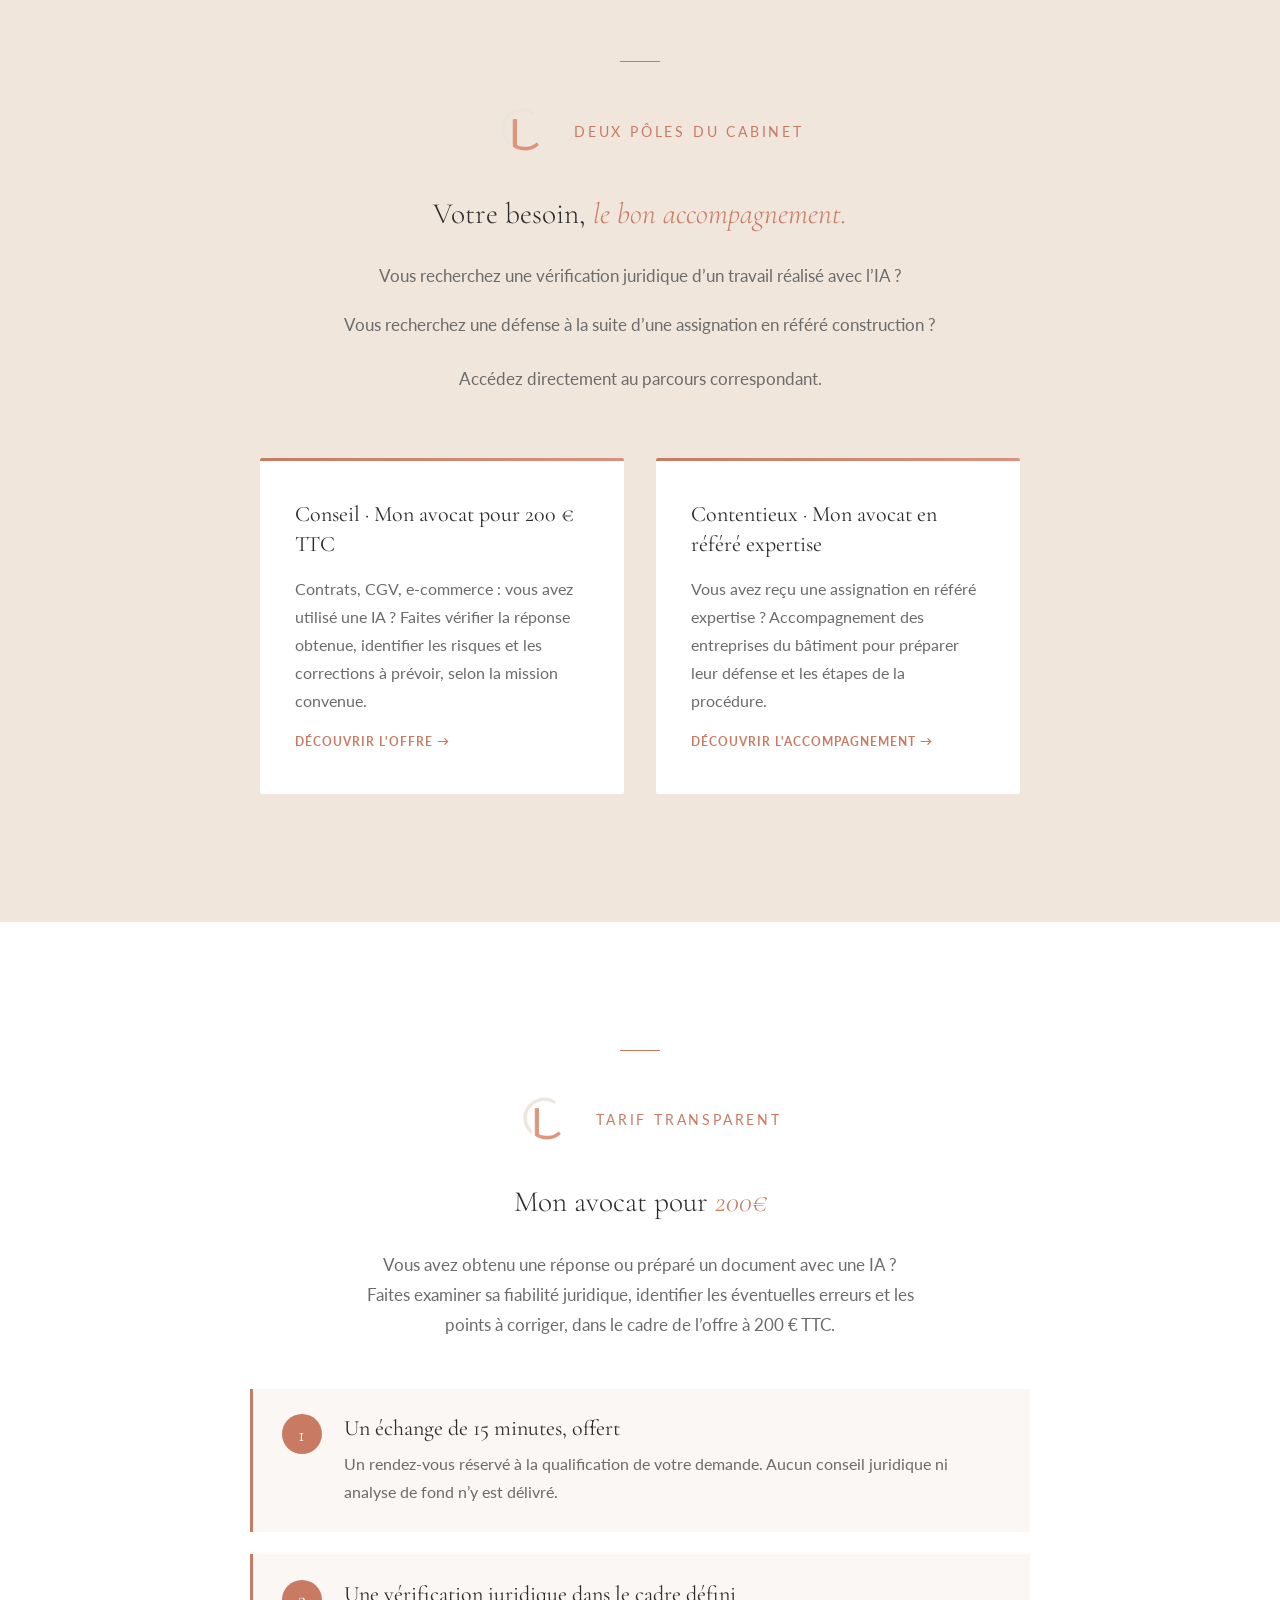
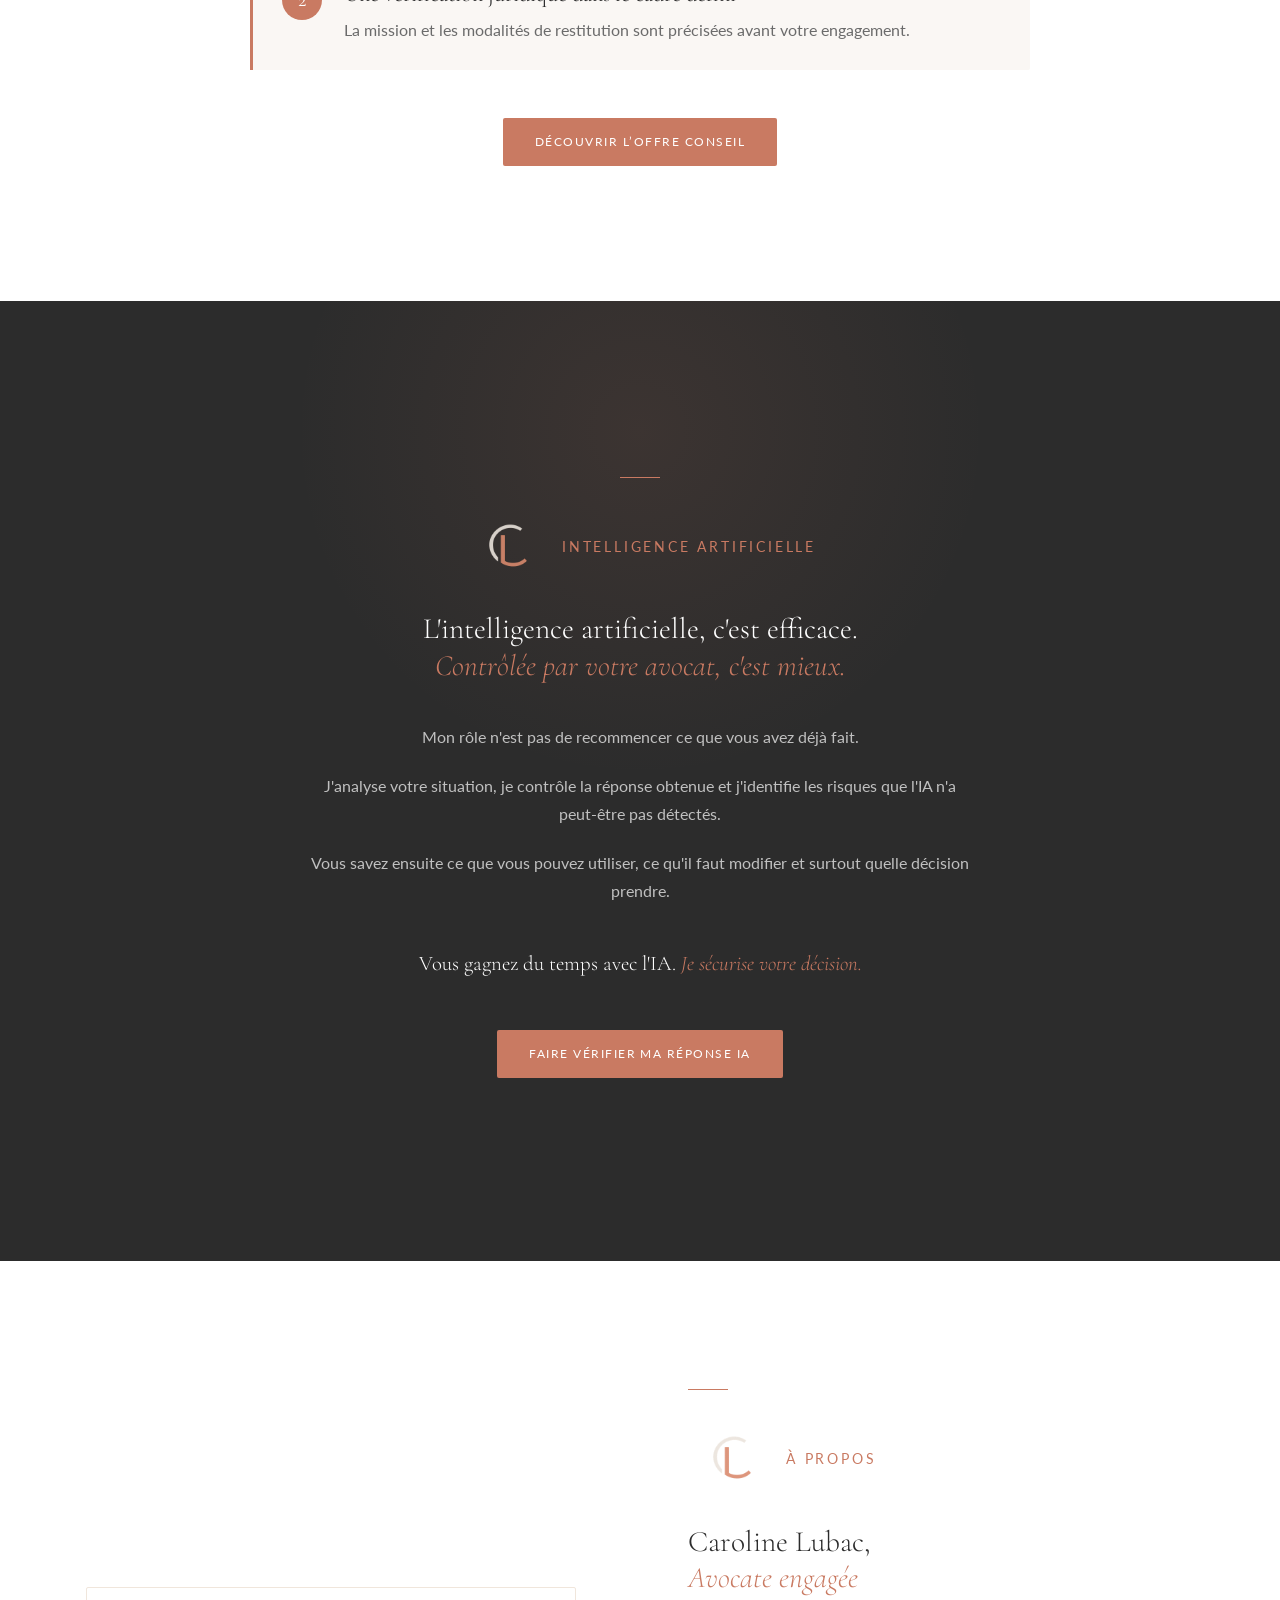
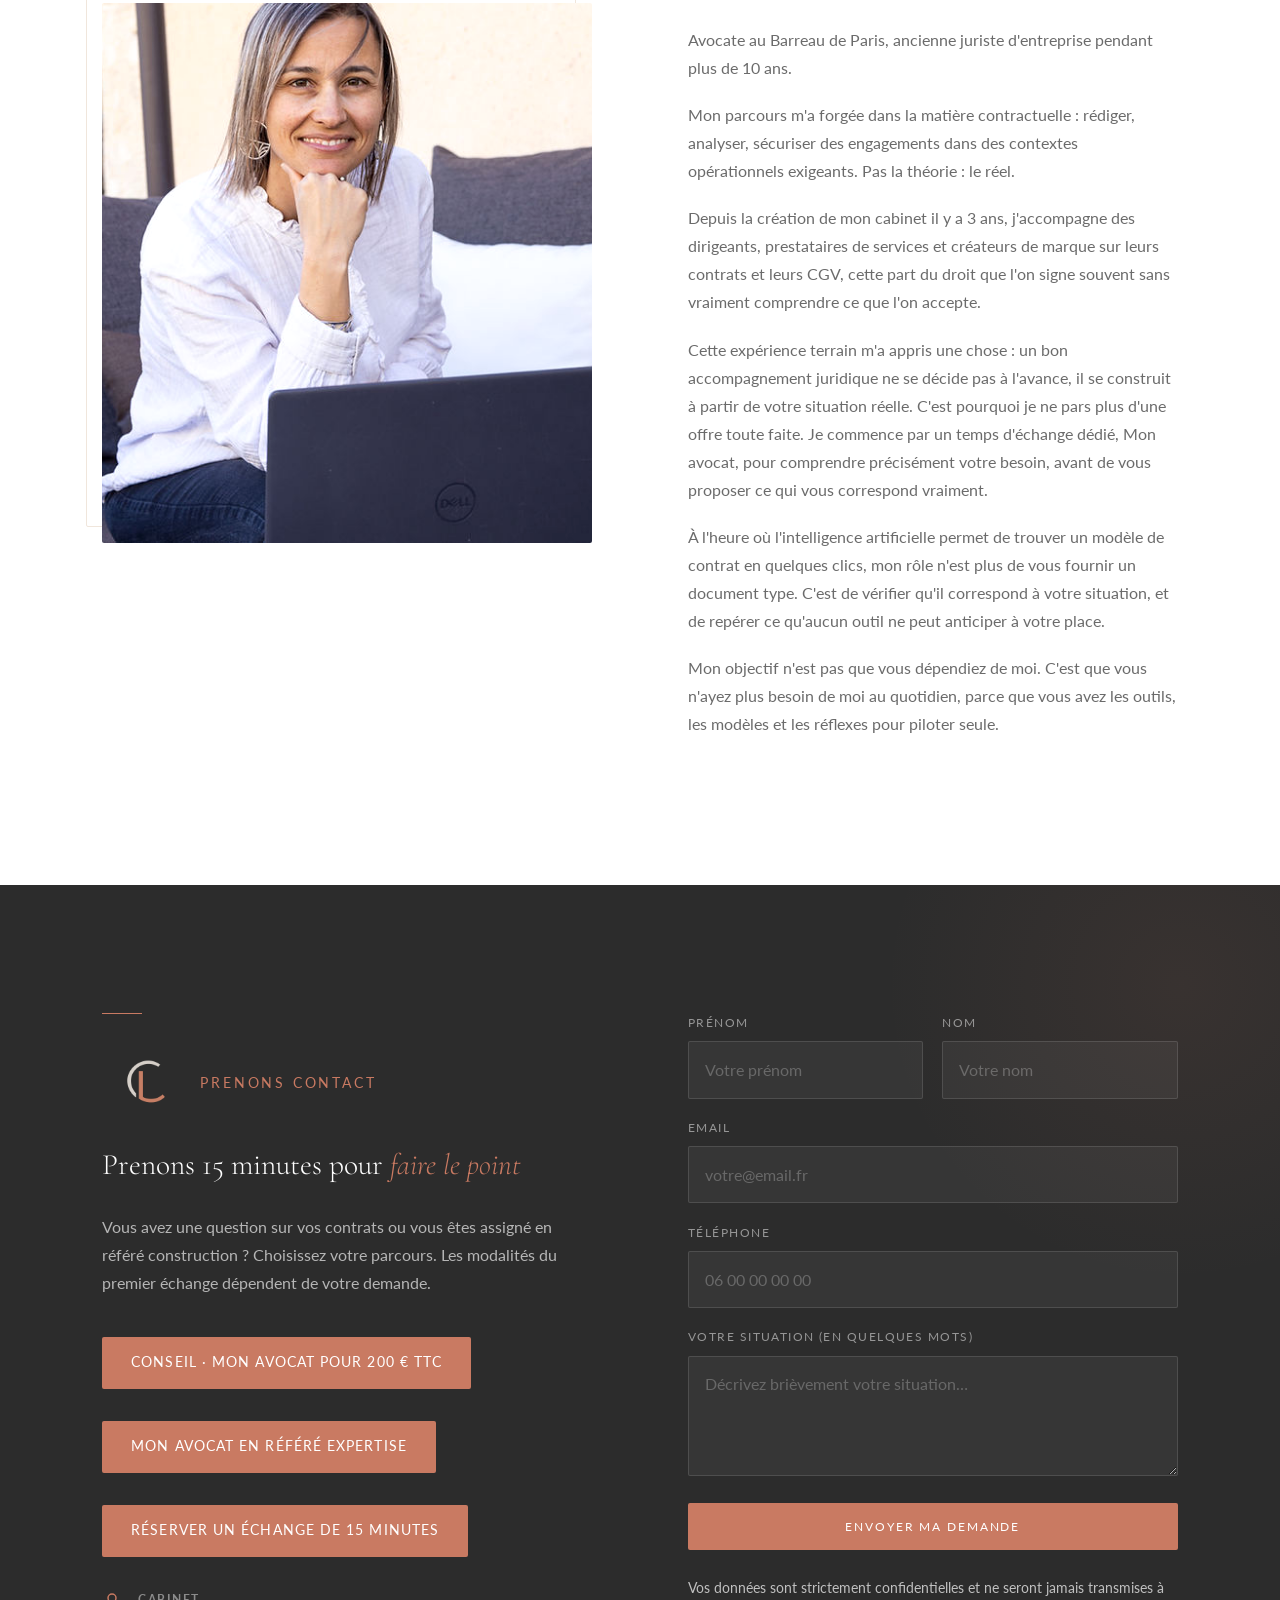
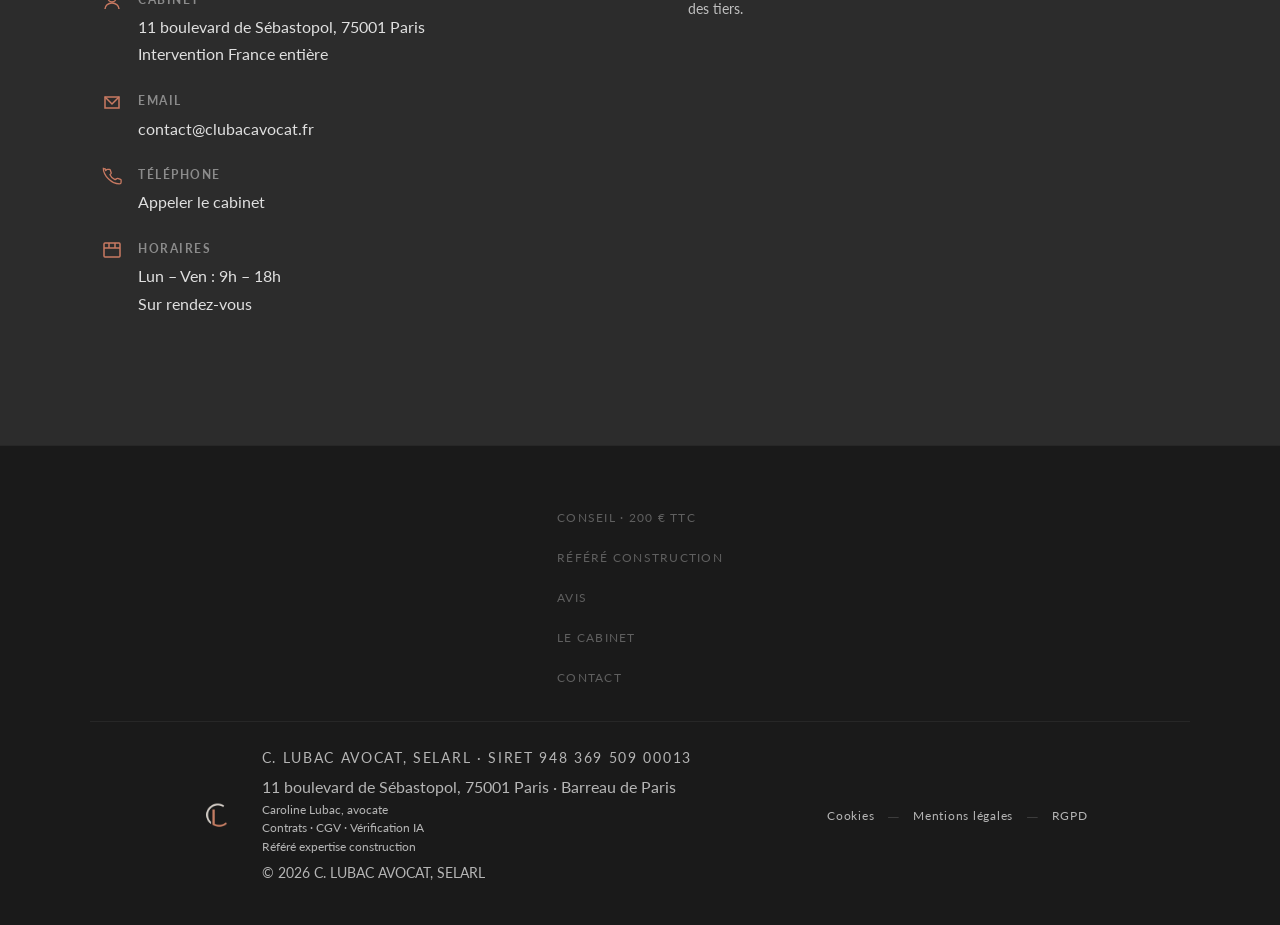
==== commit 829cf570: "GEO: données structurées alignées sur les offres actuelles et nettoyage FAQ obsolète" ====
--- a/index.html
+++ b/index.html
@@ -21,31 +21,64 @@
   <link rel="preconnect" href="https://fonts.gstatic.com" crossorigin />
   <link href="https://fonts.googleapis.com/css2?family=Cormorant+Garamond:ital,wght@0,300;0,400;0,500;0,600;0,700;1,300;1,400&family=Lato:wght@300;400;700&display=swap" rel="stylesheet" />
   <script type="application/ld+json">
-  {
-    "@context": "https://schema.org",
-    "@type": "Attorney",
-    "name": "Caroline Lubac",
-    "alternateName": "C. Lubac Avocat",
-    "image": "https://lubacavocat.fr/caroline-lubac-avocat.jpg",
-    "url": "https://lubacavocat.fr/",
-    "telephone": "+33663561541",
-    "email": "contact@clubacavocat.fr",
-    "priceRange": "200€ - 7000€",
-    "address": {
-      "@type": "PostalAddress",
-      "streetAddress": "11 boulevard de Sébastopol",
-      "postalCode": "75001",
-      "addressLocality": "Paris",
-      "addressCountry": "FR"
+{
+  "@context": "https://schema.org",
+  "@graph": [
+    {
+      "@type": "LegalService",
+      "@id": "https://lubacavocat.fr/#cabinet",
+      "name": "C. LUBAC AVOCAT",
+      "legalName": "C. LUBAC AVOCAT",
+      "description": "Cabinet d'avocate exerçant en SELARL, inscrit au Barreau de Paris. Vérification juridique de réponses et documents préparés avec l’IA ; défense des entreprises du BTP en référé expertise construction.",
+      "url": "https://lubacavocat.fr/",
+      "image": "https://lubacavocat.fr/caroline-lubac-bureau.jpg",
+      "telephone": "+33663561541",
+      "email": "contact@clubacavocat.fr",
+      "address": {
+        "@type": "PostalAddress",
+        "streetAddress": "11 boulevard de Sébastopol",
+        "postalCode": "75001",
+        "addressLocality": "Paris",
+        "addressCountry": "FR"
+      },
+      "areaServed": {
+        "@type": "Country",
+        "name": "France"
+      },
+      "employee": {
+        "@type": "Person",
+        "name": "Caroline Lubac",
+        "jobTitle": "Avocate",
+        "memberOf": {
+          "@type": "Organization",
+          "name": "Barreau de Paris"
+        }
+      }
     },
-    "areaServed": "FR",
-    "description": "Maître Caroline Lubac, avocate au Barreau de Paris, accompagne les fondatrices de marques de produits (bijoux, accessoires, textile, déco, objets) sur leurs contrats, CGV et la protection de leurs créations.",
-    "memberOf": {
-      "@type": "Organization",
-      "name": "Barreau de Paris"
-    }
-  }
-  </script>
+    {
+      "@type": "WebSite",
+      "@id": "https://lubacavocat.fr/#site",
+      "name": "LUBAC AVOCAT",
+      "url": "https://lubacavocat.fr/",
+      "publisher": {
+        "@id": "https://lubacavocat.fr/#cabinet"
+      }
+    },
+    {
+      "@type": "WebPage",
+      "@id": "https://lubacavocat.fr/#page",
+      "name": "Caroline Lubac Avocate – Contrats et Construction",
+      "url": "https://lubacavocat.fr/",
+      "isPartOf": {
+        "@id": "https://lubacavocat.fr/#site"
+      },
+      "about": {
+        "@id": "https://lubacavocat.fr/#cabinet"
+      }
+    }
+  ]
+}
+</script>
   <style>
     :root {
       --terracotta: #C97A62;
@@ -1241,23 +1274,7 @@
     </div>
   </footer>
 
-  <!-- FAQPage structured data masquée avec la section FAQ (contenu conservé pour réactivation ultérieure) :
-  <script type="application/ld+json">
-  {
-    "@context": "https://schema.org",
-    "@type": "FAQPage",
-    "mainEntity": [
-      {"@type":"Question","name":"Vous intervenez sur quels types de marques ?","acceptedAnswer":{"@type":"Answer","text":"Marques de produits physiques : bijoux, accessoires, textile, déco, objets. Mon positionnement est délibérément spécialisé : contrats, CGV et protection des créations pour les marques en croissance."}},
-      {"@type":"Question","name":"Je suis en début de développement, est-ce trop tôt ?","acceptedAnswer":{"@type":"Answer","text":"Si vous avez des revendeurs, un fabricant, un site e-commerce actif, et que vos contrats sont absents ou bancals — non, ce n'est pas trop tôt. C'est exactement le bon moment. Attendre le premier litige coûte toujours plus cher."}},
-      {"@type":"Question","name":"Comment se passe le premier échange ?","acceptedAnswer":{"@type":"Answer","text":"Un appel de 15 minutes, offert, sans engagement. L'objectif : comprendre votre situation, identifier vos besoins prioritaires, vérifier que l'accompagnement est adapté. Vous repartez avec une vision claire, que vous travailliez avec moi ou non."}},
-      {"@type":"Question","name":"Combien coûte un accompagnement ?","acceptedAnswer":{"@type":"Answer","text":"Mon avocat, c'est 200€, prix fixe : pas de facturation à l'heure, pas de mauvaise surprise."}},
-      {"@type":"Question","name":"Est-ce que vous rédigez mes contrats à ma place ?","acceptedAnswer":{"@type":"Answer","text":"Non — et c'est délibéré. Je co-construis avec vous. Vous comprenez ce que vous signez, pourquoi chaque clause est là, et comment vous en servir. À l'issue de l'accompagnement, vous avez des modèles prêts à l'emploi, des process automatisés et les réflexes pour piloter seule."}},
-      {"@type":"Question","name":"Intervenez-vous en dehors de Paris ?","acceptedAnswer":{"@type":"Answer","text":"Oui. Les accompagnements se font intégralement en visioconférence. Peu importe où vous êtes en France."}},
-      {"@type":"Question","name":"Est-ce que ces accompagnements sont faits pour ma marque ?","acceptedAnswer":{"@type":"Answer","text":"Ces accompagnements s'adressent aux fondatrices qui ont déjà une activité commerciale réelle : un e-commerce qui tourne, des revendeurs référencés, un fabricant avec qui vous travaillez régulièrement. Ce qui compte n'est pas votre chiffre d'affaires exact : c'est que vous ayez des relations commerciales en place qui créent de vrais enjeux juridiques. Si vous avez un doute, le premier appel est fait pour ça."}}
-    ]
-  }
-  </script>
-  -->
+  
 
   <script>
     /* ── HERO TITLE — MOT PAR MOT ── */
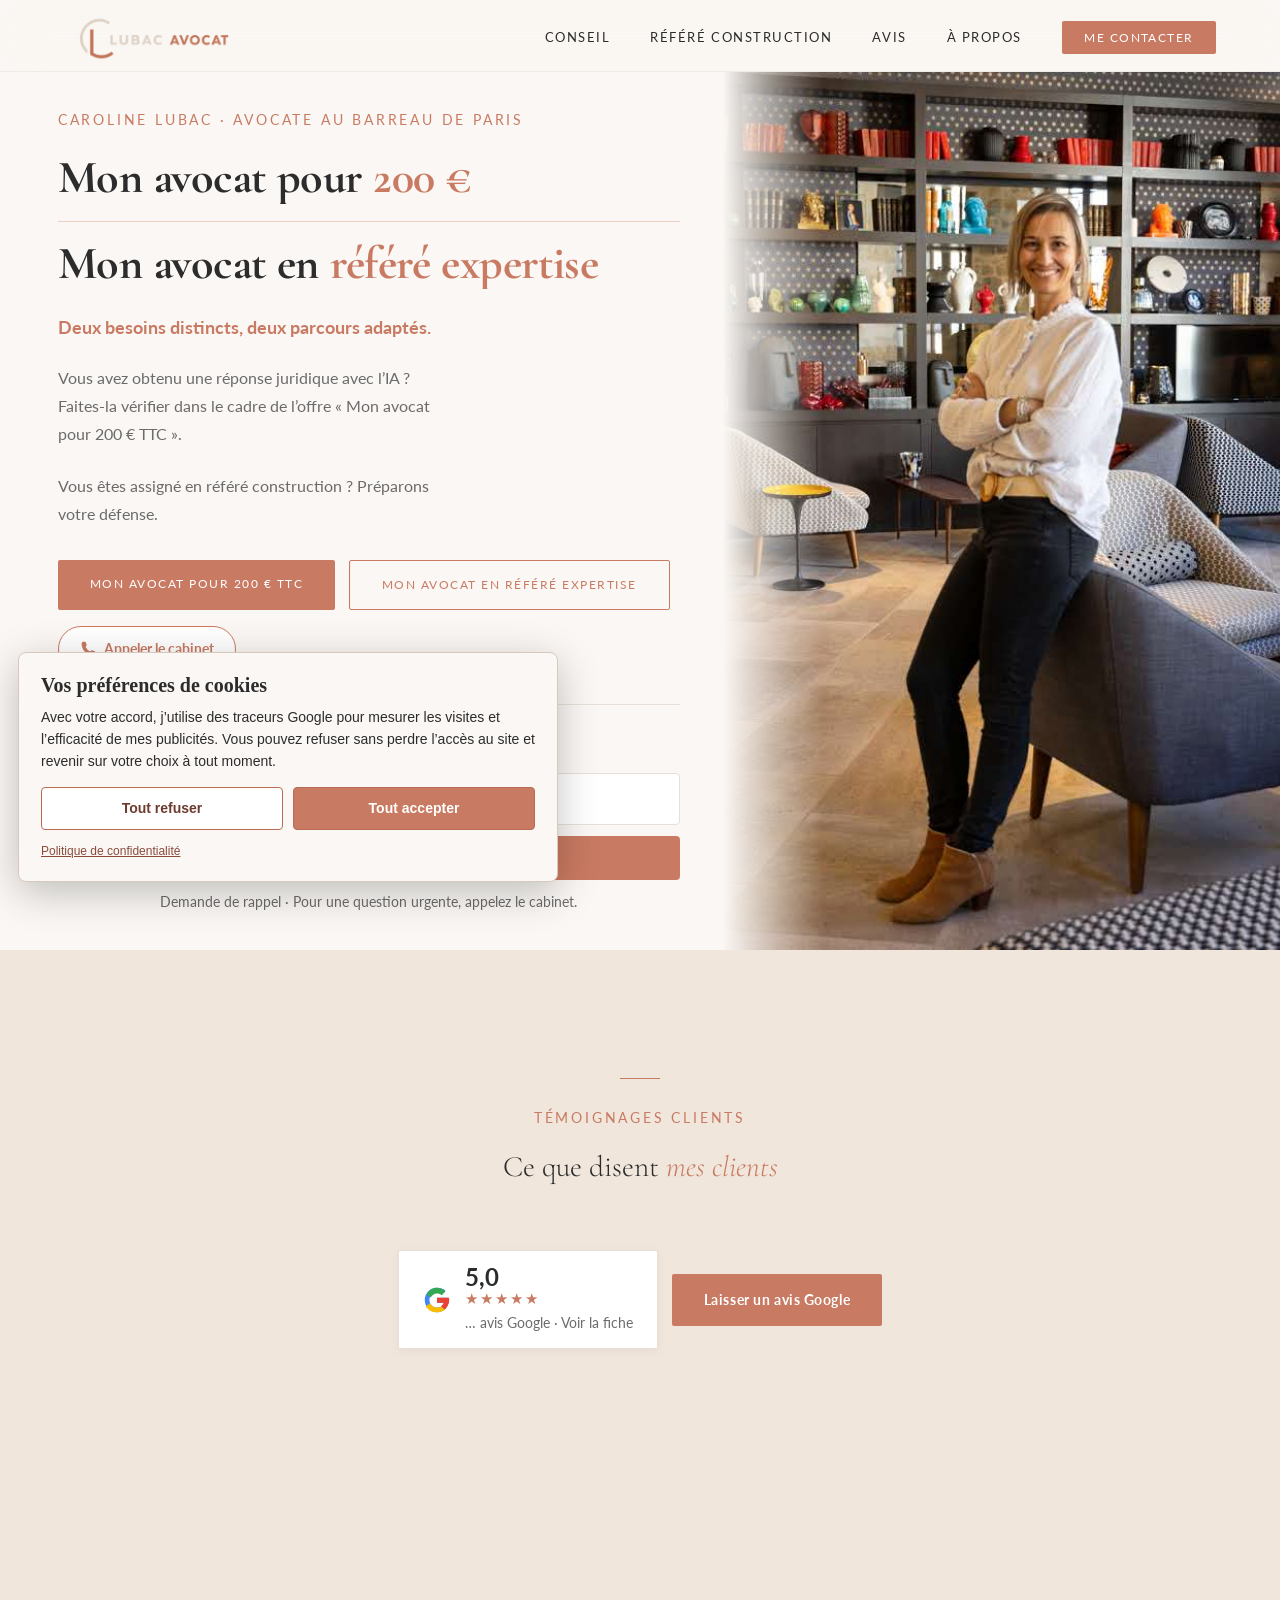
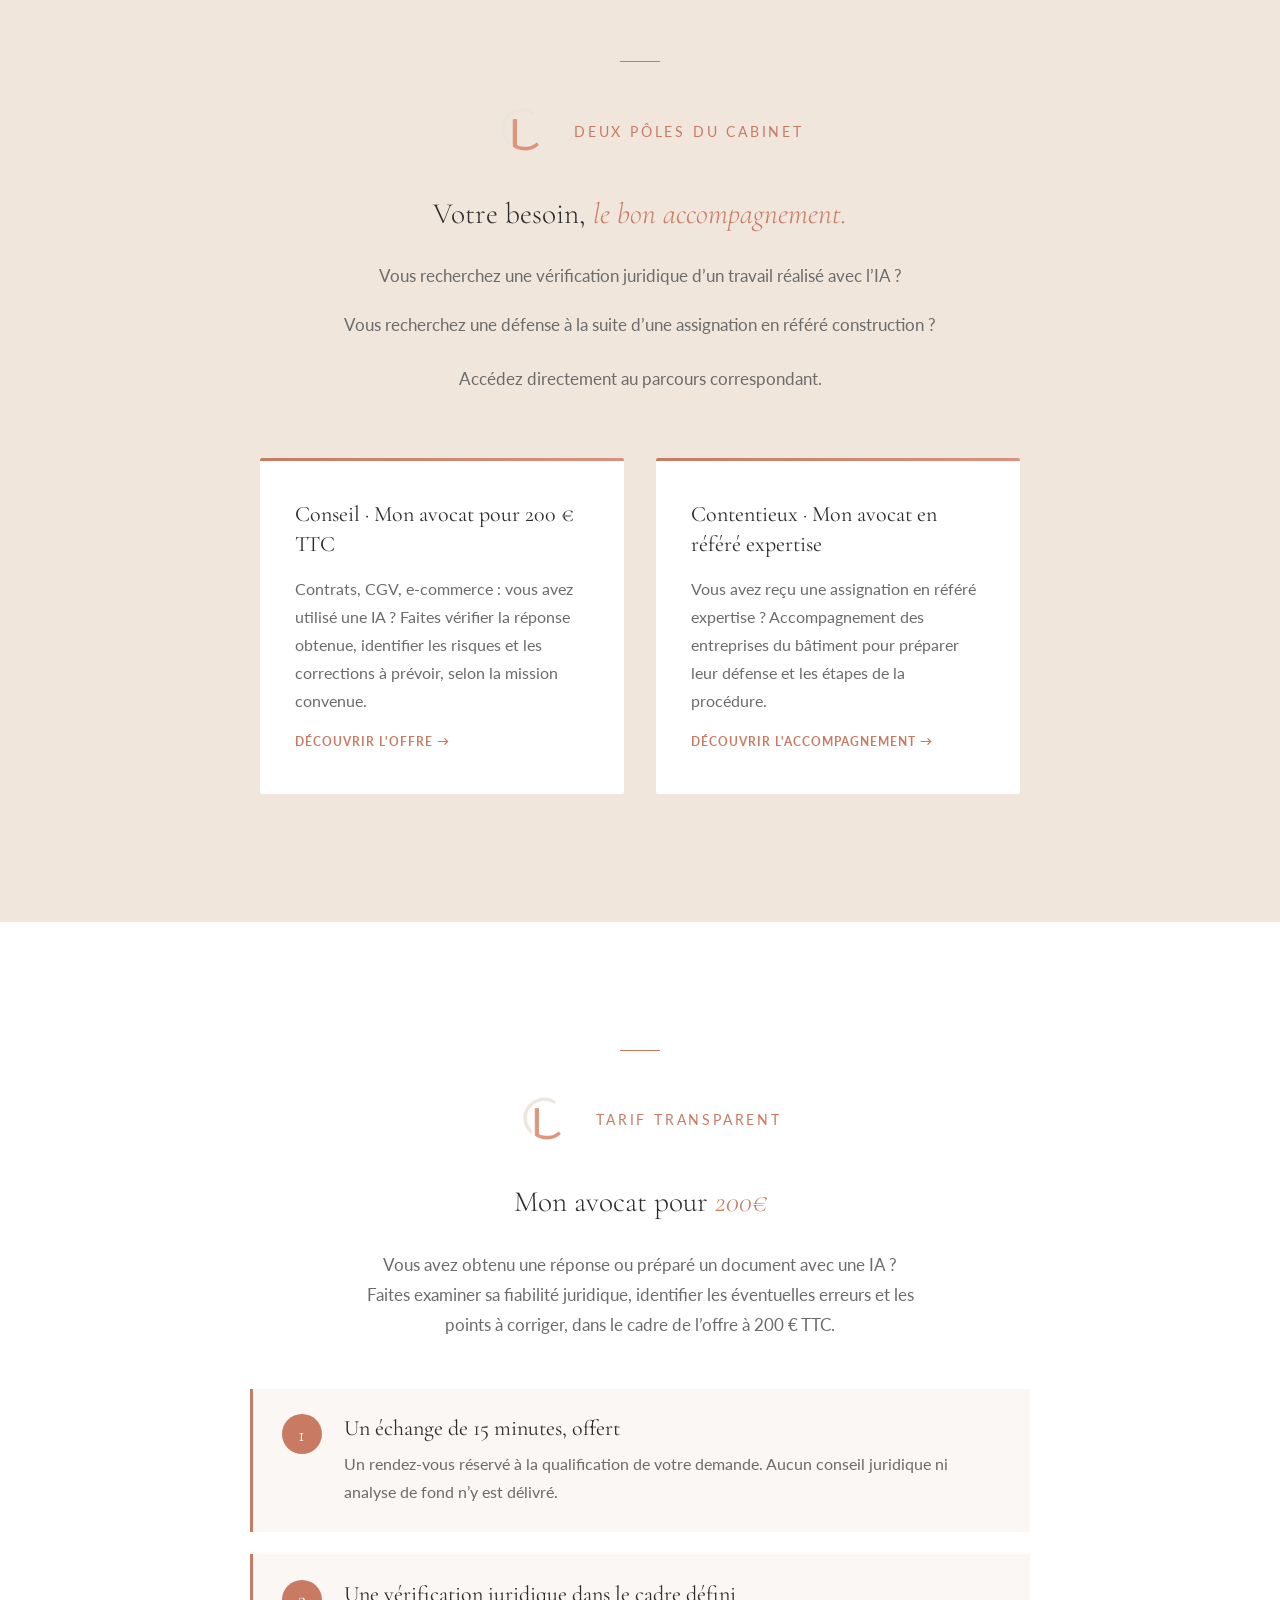
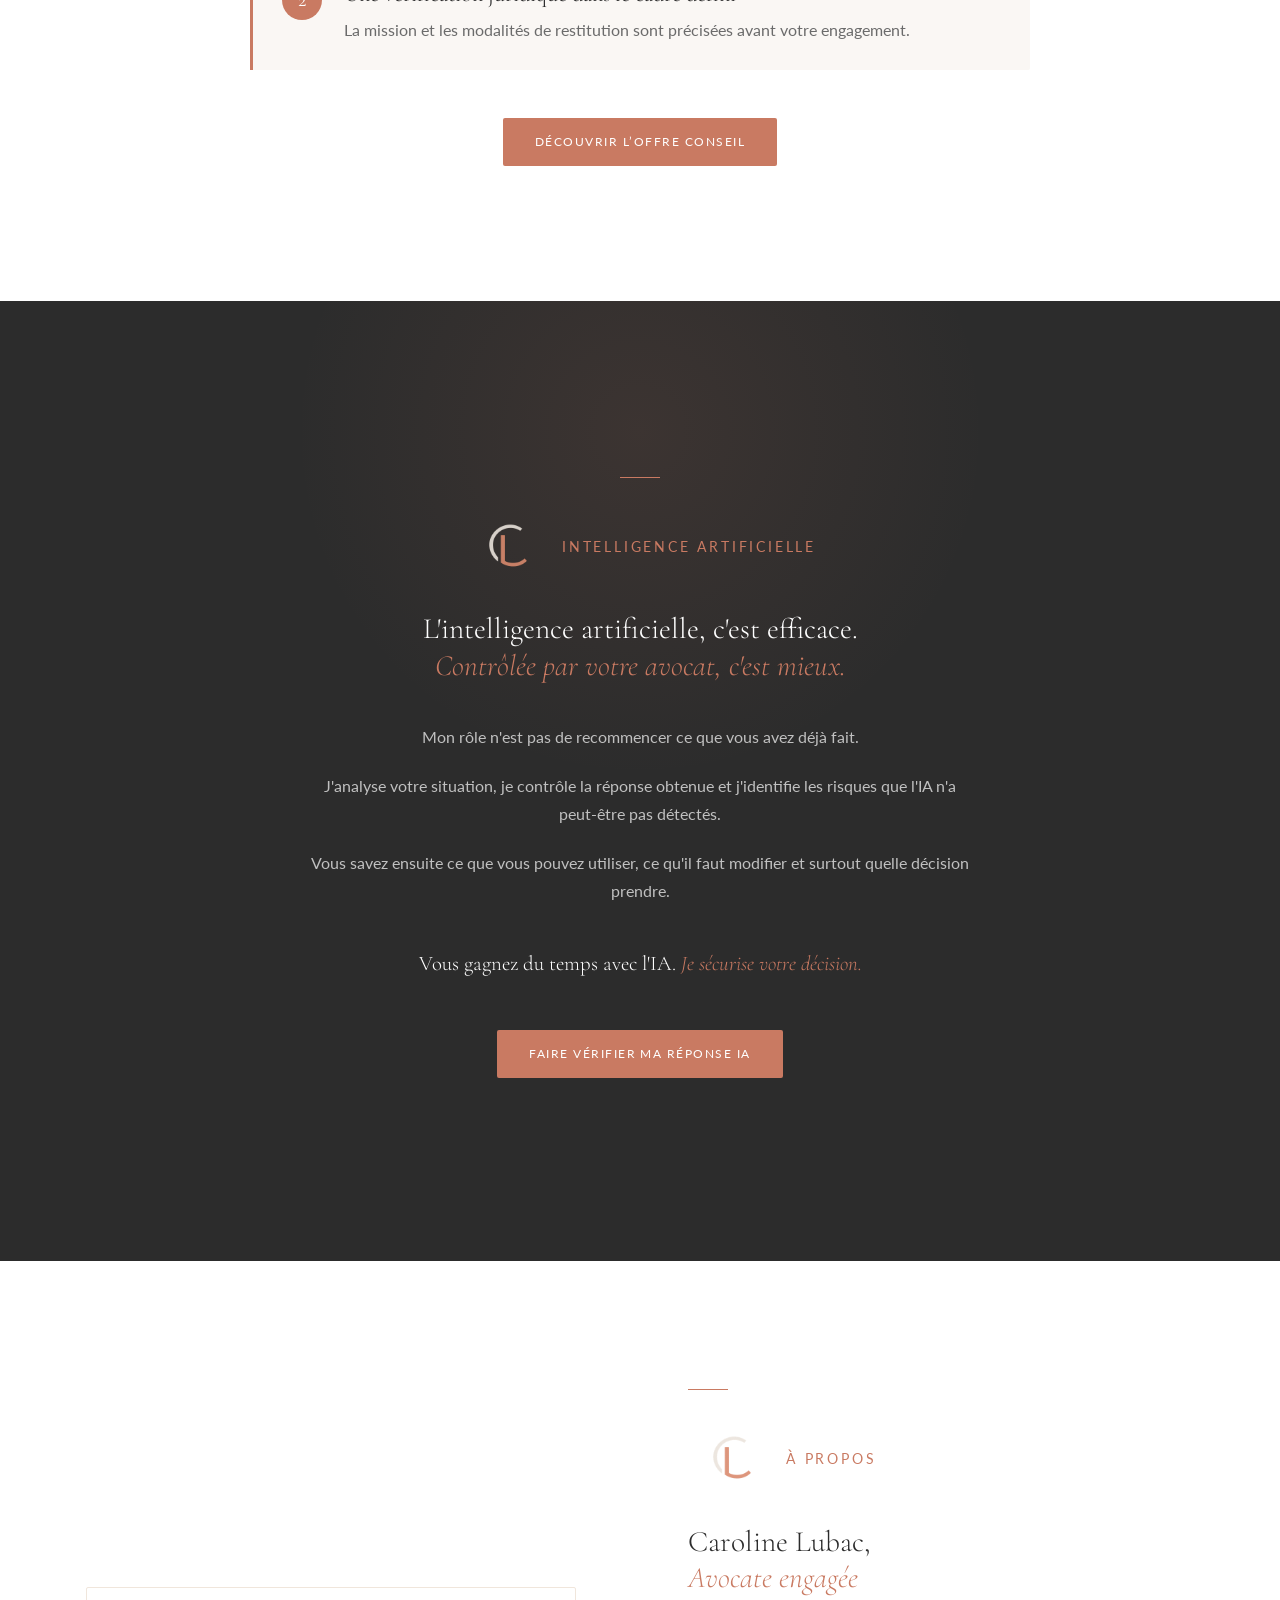
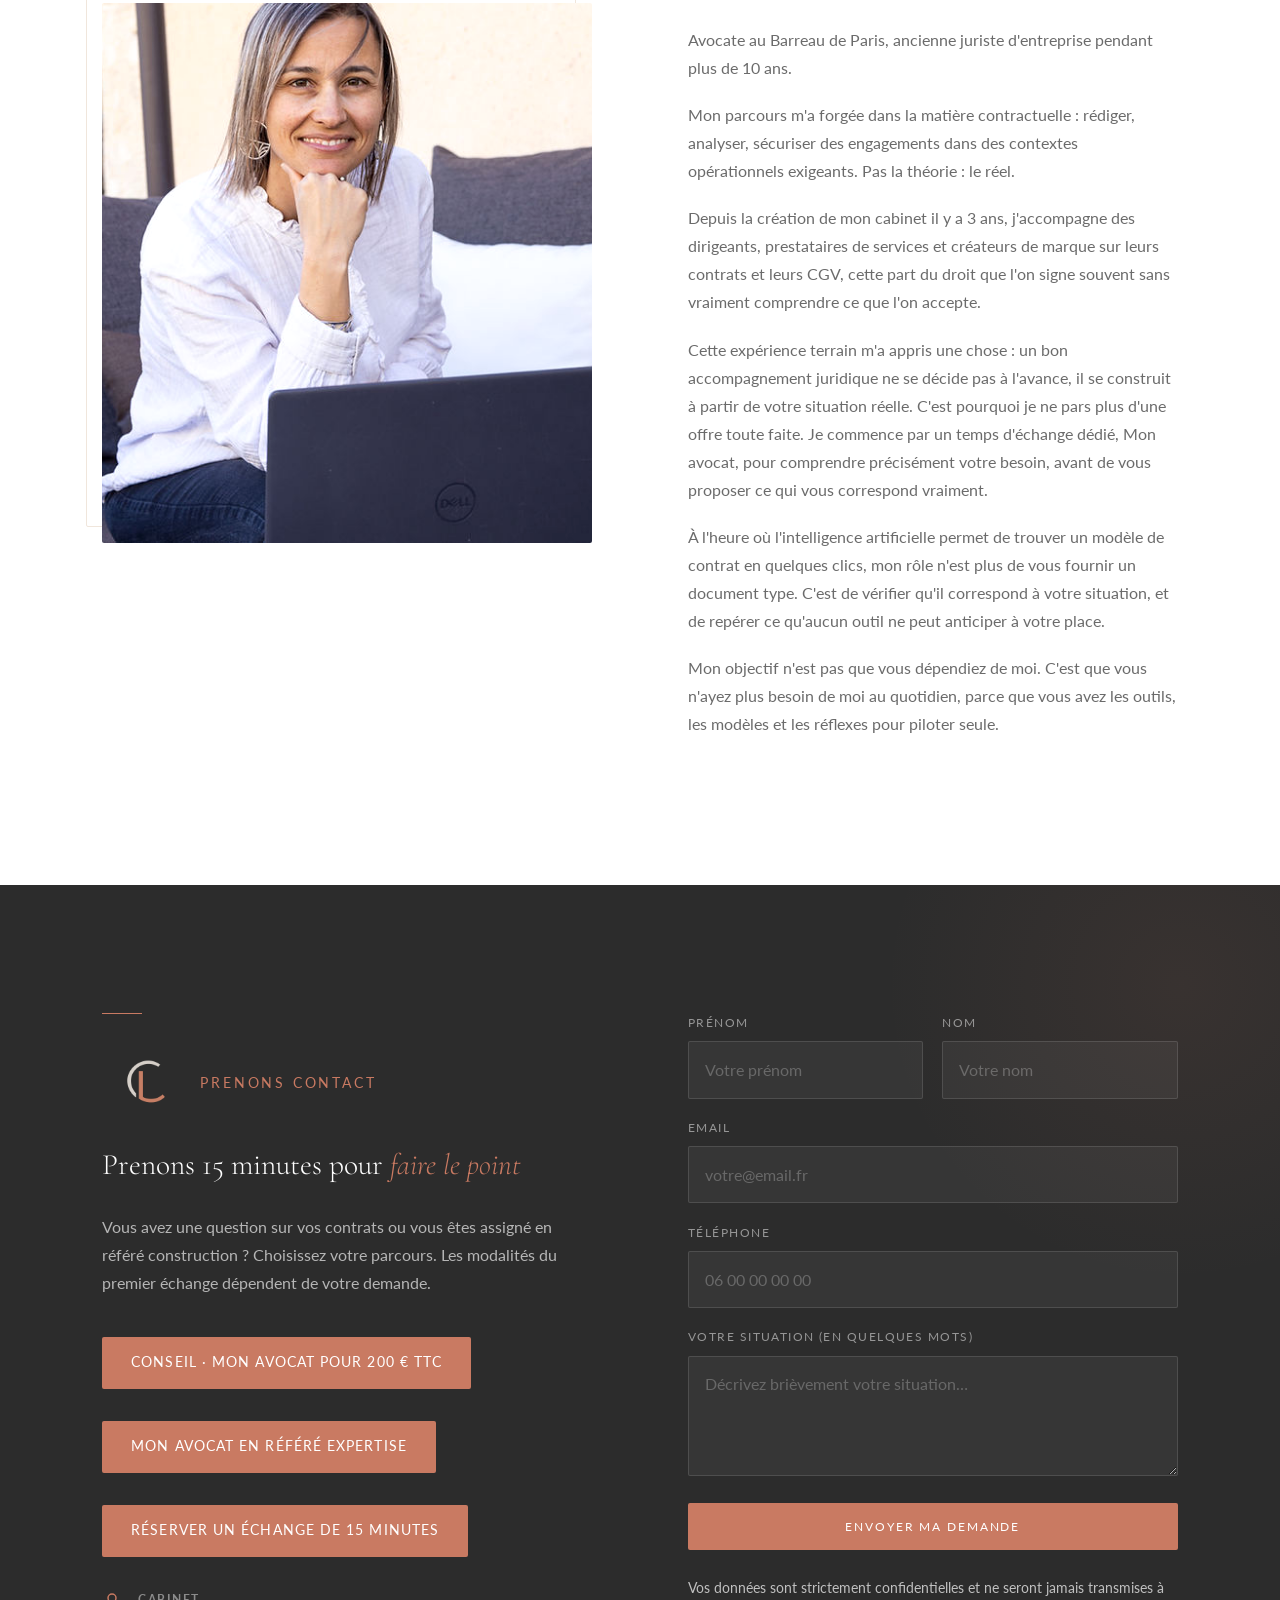
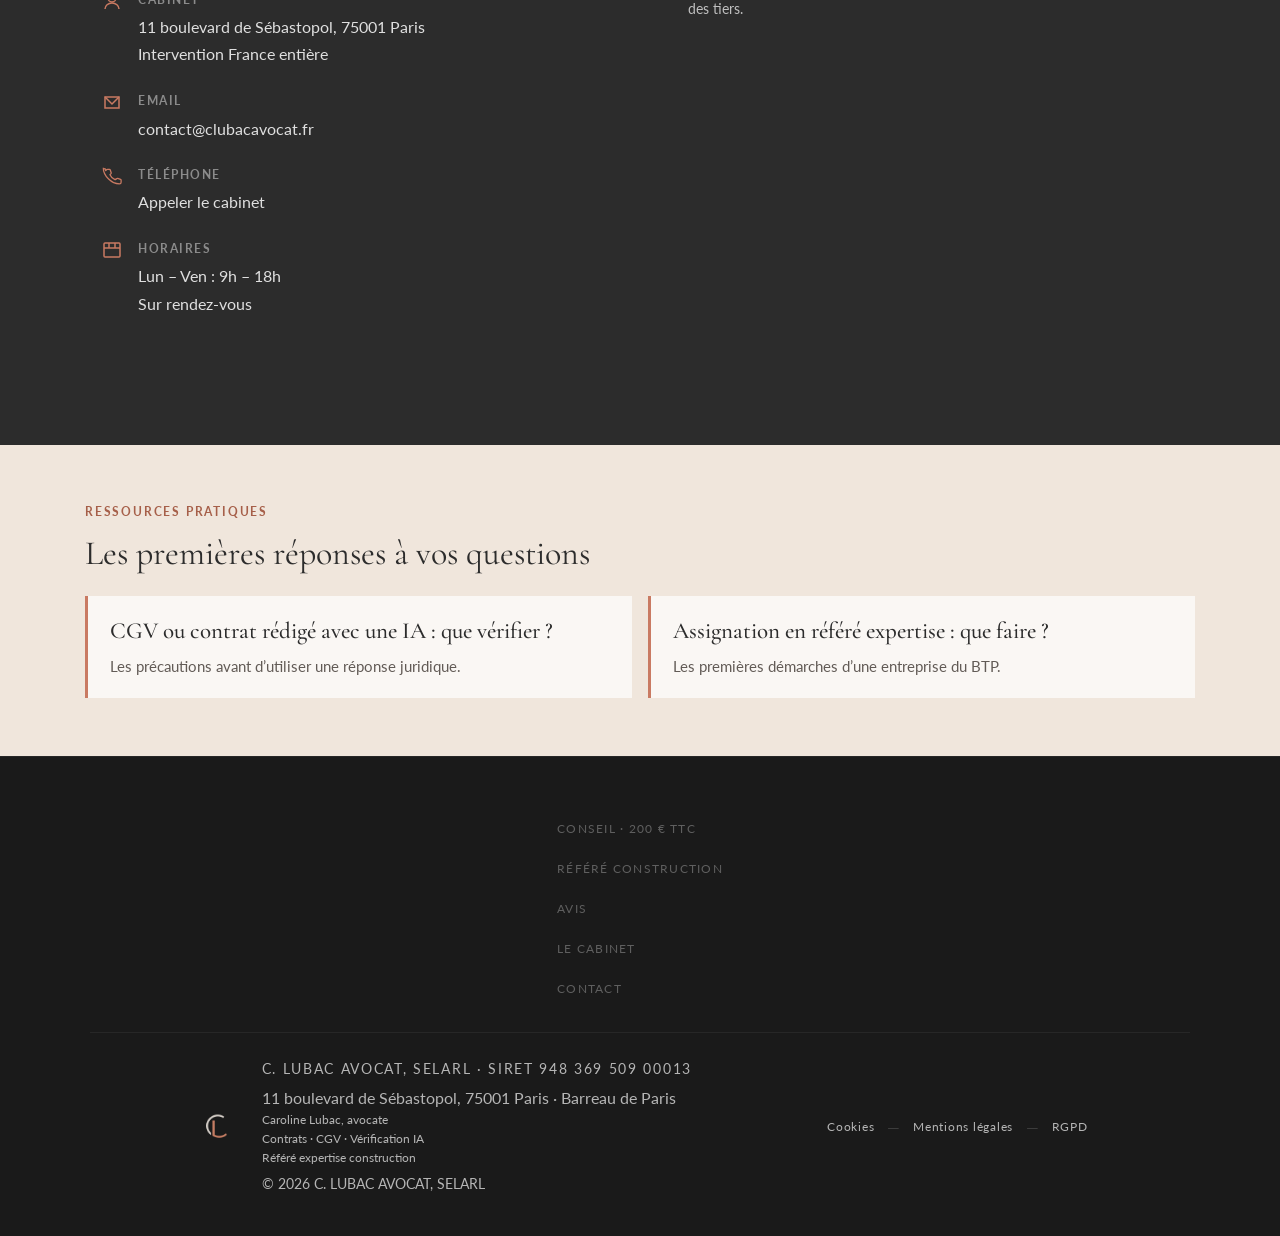
==== commit 25698376: "GEO: relier les guides pratiques aux pages commerciales" ====
--- a/index.html
+++ b/index.html
@@ -1241,7 +1241,28 @@
     </div>
   </section>
 
-  <footer>
+  <section class="geo-resources" aria-labelledby="geo-resources-heading">
+  <div class="geo-resources-inner">
+    <p class="geo-resources-eyebrow">Ressources pratiques</p>
+    <h2 id="geo-resources-heading">Les premières réponses à vos questions</h2>
+    <div class="geo-resources-grid">
+      <a href="reponse-ia-cgv-contrat-verification.html"><strong>CGV ou contrat rédigé avec une IA : que vérifier ?</strong><span>Les précautions avant d’utiliser une réponse juridique.</span></a>
+      <a href="assignation-refere-expertise-que-faire.html"><strong>Assignation en référé expertise : que faire ?</strong><span>Les premières démarches d’une entreprise du BTP.</span></a>
+    </div>
+  </div>
+</section>
+<style>
+.geo-resources{background:#F0E6DC;padding:3.6rem 6%;text-align:left}
+.geo-resources-inner{max-width:1110px;margin:auto}
+.geo-resources-eyebrow{font:700 12px/1.5 'Lato',sans-serif;letter-spacing:.15em;text-transform:uppercase;color:#A65F49;margin-bottom:.8rem}
+.geo-resources h2{font:400 clamp(26px,3vw,34px)/1.2 'Cormorant Garamond',Georgia,serif;margin:0 0 1.35rem}
+.geo-resources-grid{display:grid;grid-template-columns:repeat(2,minmax(0,1fr));gap:1rem}
+.geo-resources-grid a{display:block;background:#FAF7F4;color:#2C2C2C;text-decoration:none;padding:1.3rem 1.4rem;border-left:3px solid #C97A62}
+.geo-resources-grid strong{display:block;font:500 23px/1.25 'Cormorant Garamond',Georgia,serif}
+.geo-resources-grid span{display:block;font:400 15px/1.6 'Lato',Arial,sans-serif;margin-top:.5rem;color:#625b56}
+@media(max-width:690px){.geo-resources{padding:2.8rem 6%}.geo-resources-grid{grid-template-columns:1fr}}
+</style>
+<footer>
     <div class="footer-inner">
       <nav class="footer-nav-block">
         <ul>
